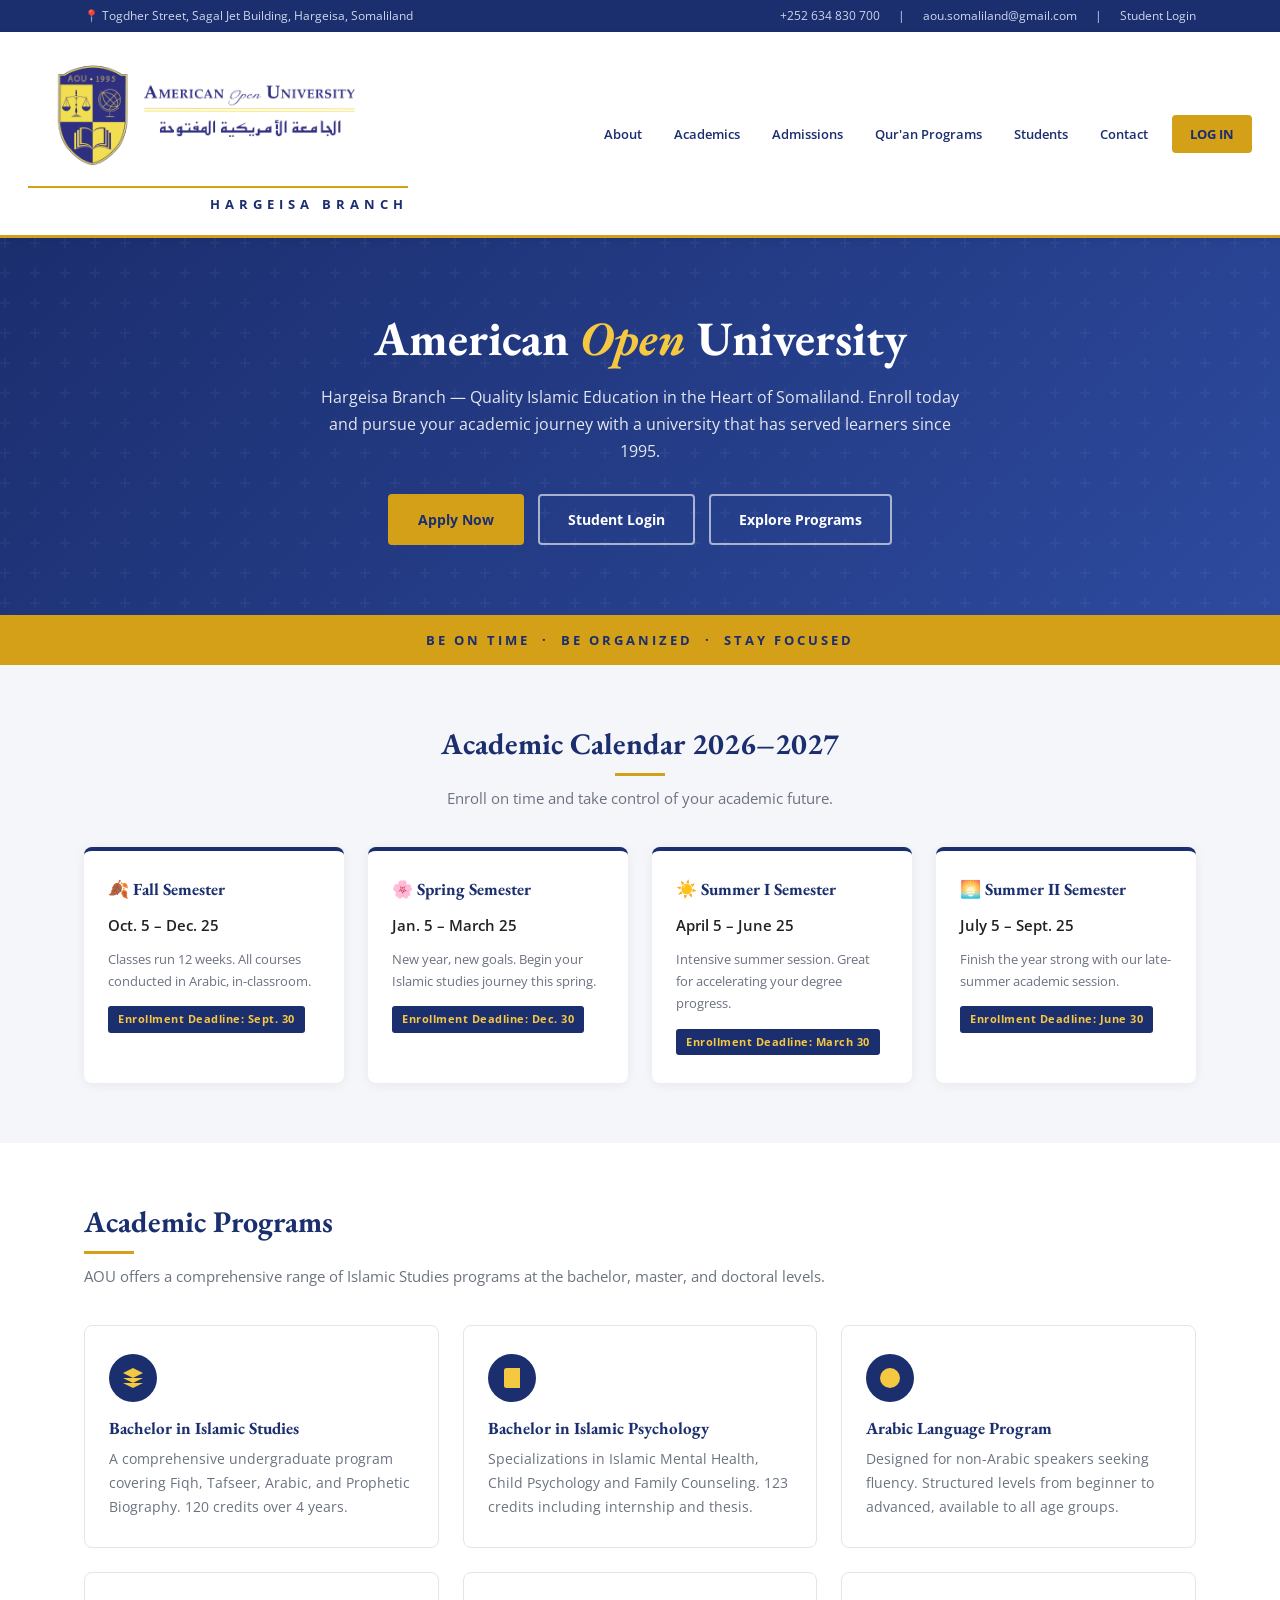
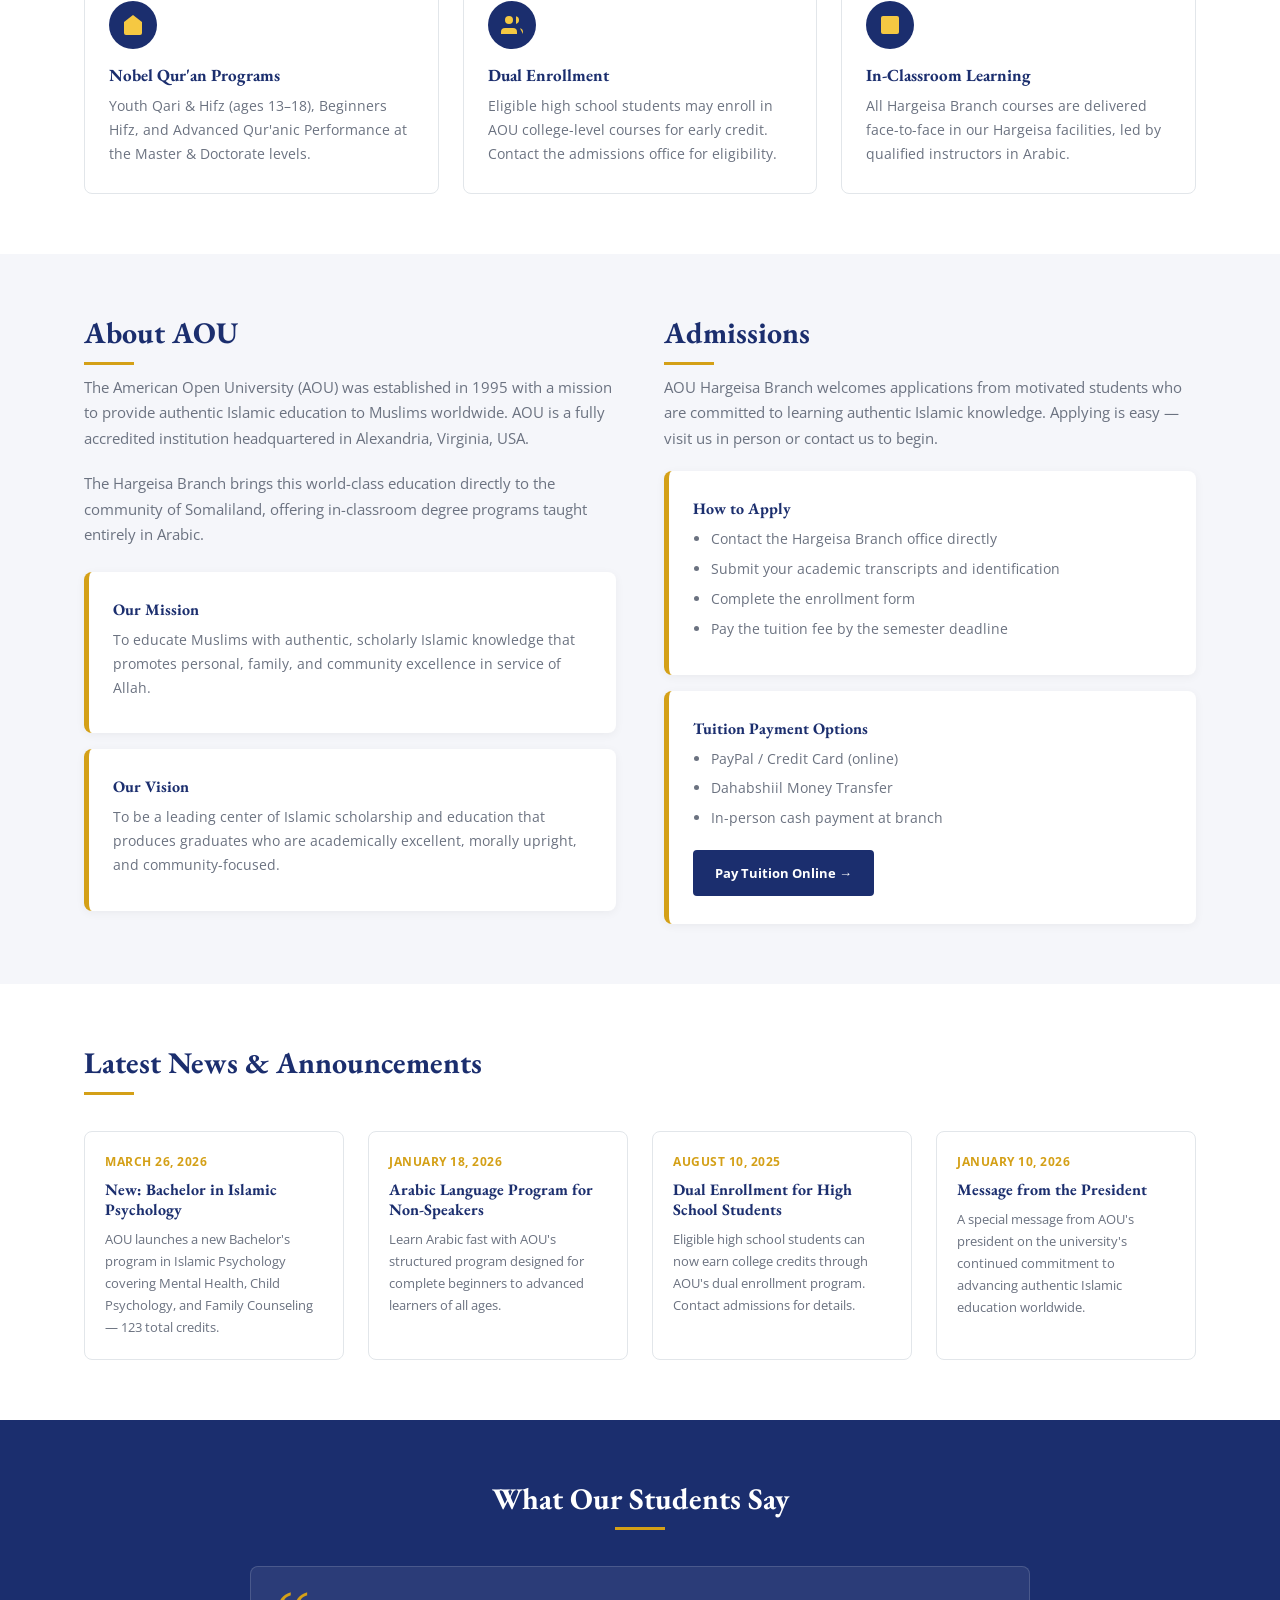
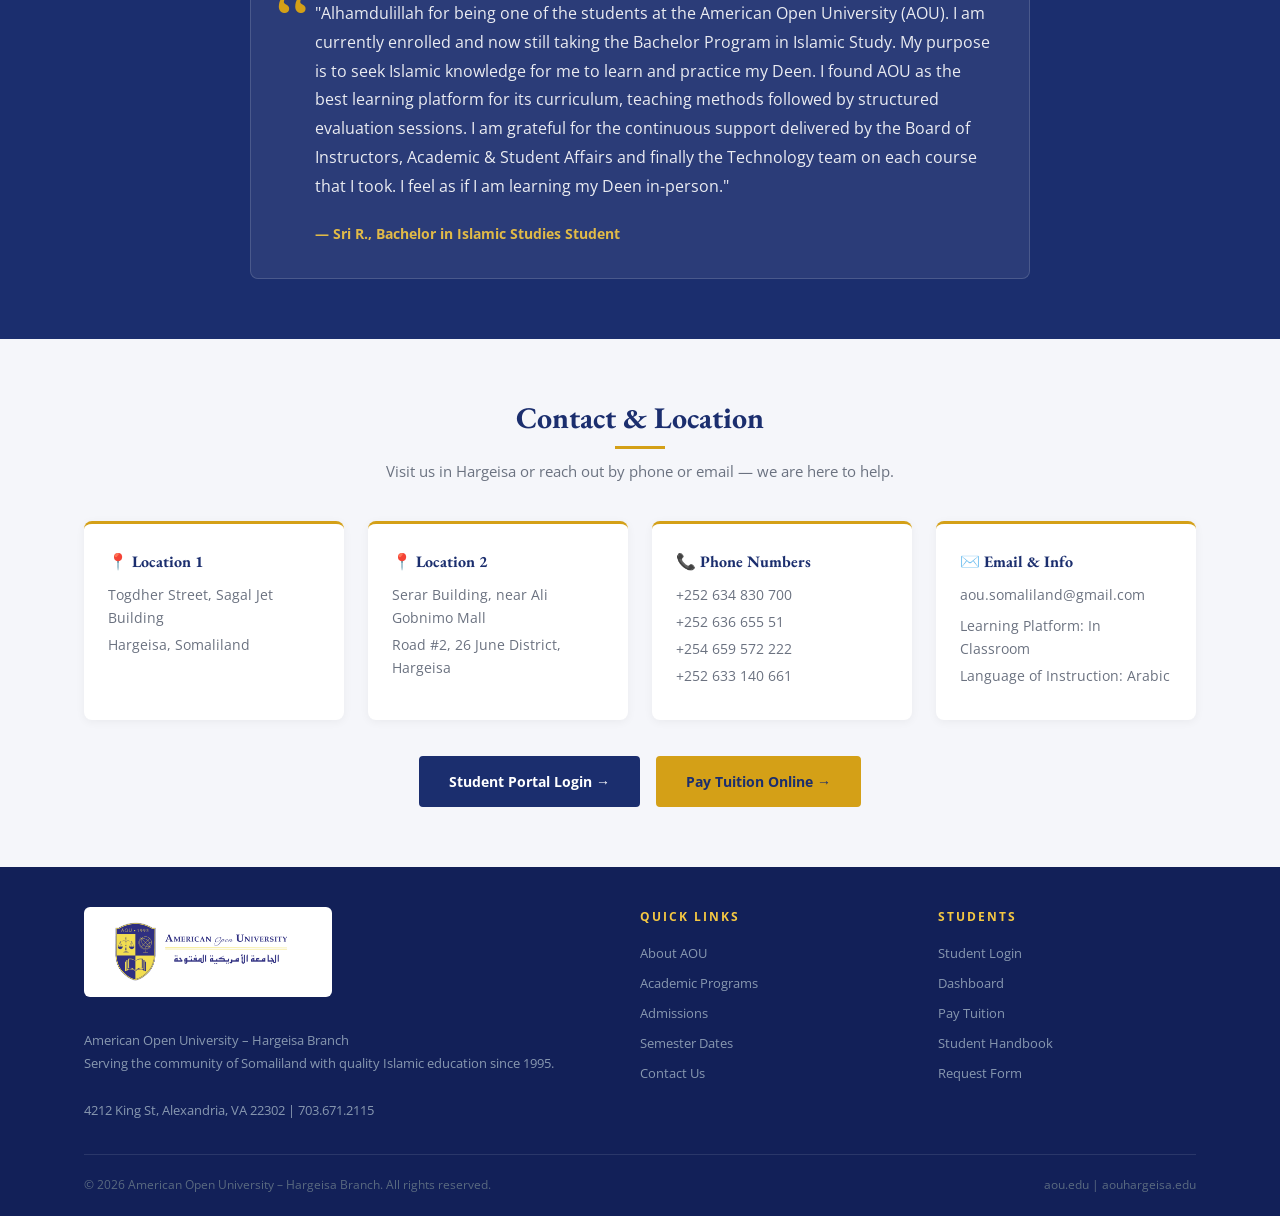
==== index.html @ 1d34a550 "Initial commit with AOU Hargeisa website" ====
<!DOCTYPE html>
<html lang="en">
<head>
  <meta charset="UTF-8">
  <meta name="viewport" content="width=device-width, initial-scale=1.0">
  <meta name="description" content="American Open University – Hargeisa Branch. Quality Islamic education in Hargeisa, Somaliland. Degree programs in Islamic Studies, Arabic, and more.">
  <title>AOU Hargeisa Branch | American Open University</title>
  <link rel="stylesheet" href="style.css">
</head>
<body>

  <!-- TOP BAR -->
  <div class="top-bar">
    <div class="container">
      <span>📍 Togdher Street, Sagal Jet Building, Hargeisa, Somaliland</span>
      <div class="top-links">
        <a href="tel:+252634830700">+252 634 830 700</a>
        <span>|</span>
        <a href="mailto:aou.somaliland@gmail.com">aou.somaliland@gmail.com</a>
        <span>|</span>
        <a href="login.html">Student Login</a>
      </div>
    </div>
  </div>

  <!-- HEADER -->
  <header>
    <div class="header-inner">
      <a href="index.html" class="site-logo">
        <img src="Screenshot%202026-06-17%20052854.png"
             alt="American Open University Logo">
        <span class="branch-label">Hargeisa Branch</span>
      </a>

      <nav>
        <div class="dropdown">
          <a href="#about">About</a>
          <div class="dropdown-menu">
            <a href="#about">AOU at a Glance</a>
            <a href="#about">Our Mission &amp; Vision</a>
            <a href="https://aou.edu/index.php/privacy-policy-2/" target="_blank">Privacy Policy</a>
          </div>
        </div>
        <a href="#programs">Academics</a>
        <a href="#admissions">Admissions</a>
        <div class="dropdown">
          <a href="#quran">Qur'an Programs</a>
          <div class="dropdown-menu">
            <a href="https://aou.edu/index.php/youth-qari-hifz-programs-ages-13-18/" target="_blank">Youth Qari &amp; Hifz (Ages 13–18)</a>
            <a href="https://aou.edu/index.php/qari-hifz-for-beginners/" target="_blank">Qari &amp; Hifz for Beginners</a>
            <a href="https://aou.edu/index.php/quranic-performance-advanced-programs-at-the-ma-phd-levels/" target="_blank">Advanced Programs (MA &amp; PhD)</a>
          </div>
        </div>
        <div class="dropdown">
          <a href="#students">Students</a>
          <div class="dropdown-menu">
            <a href="dashboard.html">Student Dashboard</a>
            <a href="https://aou.edu/index.php/aou-mobile-app/" target="_blank">AOU Mobile App</a>
            <a href="https://aou.edu/index.php/student-handbook-and-policies/" target="_blank">Student Handbook</a>
            <a href="https://aou.edu/index.php/request-form/" target="_blank">Request Form</a>
          </div>
        </div>
        <a href="#contact">Contact</a>
        <a href="login.html" class="btn-login">LOG IN</a>
      </nav>

      <button class="hamburger" id="hamburgerBtn" aria-label="Menu">
        <span></span><span></span><span></span>
      </button>
    </div>

    <!-- MOBILE NAV -->
    <div class="mobile-nav" id="mobileNav">
      <a href="#about">About</a>
      <a href="#programs">Academics</a>
      <a href="#admissions">Admissions</a>
      <a href="#quran">Qur'an Programs</a>
      <a href="dashboard.html">Student Dashboard</a>
      <a href="#contact">Contact</a>
      <a href="login.html" style="color: var(--aou-gold); font-weight: 700;">LOG IN</a>
    </div>
  </header>

  <!-- HERO BANNER -->
  <section class="hero-banner">
    <div class="container">
      <h1>American <em>Open</em> University</h1>
      <p>Hargeisa Branch — Quality Islamic Education in the Heart of Somaliland. Enroll today and pursue your academic journey with a university that has served learners since 1995.</p>
      <div class="hero-cta">
        <a href="#admissions" class="btn btn-gold">Apply Now</a>
        <a href="login.html" class="btn btn-outline-white">Student Login</a>
        <a href="#programs" class="btn btn-outline-white">Explore Programs</a>
      </div>
    </div>
  </section>

  <!-- MOTTO STRIP -->
  <div class="motto-strip">
    <div class="container">
      <p>Be on Time &nbsp;·&nbsp; Be Organized &nbsp;·&nbsp; Stay Focused</p>
    </div>
  </div>

  <!-- SEMESTERS -->
  <section class="semesters-section" id="semesters">
    <div class="container">
      <h2 class="section-title centered">Academic Calendar 2026–2027</h2>
      <p class="section-subtitle centered">Enroll on time and take control of your academic future.</p>
      <div class="semesters-grid">

        <div class="semester-card">
          <h3>🍂 Fall Semester</h3>
          <p class="dates">Oct. 5 – Dec. 25</p>
          <p style="font-size:13px;color:#6b7280;margin-bottom:8px;">Classes run 12 weeks. All courses conducted in Arabic, in-classroom.</p>
          <span class="deadline-badge">Enrollment Deadline: Sept. 30</span>
        </div>

        <div class="semester-card">
          <h3>🌸 Spring Semester</h3>
          <p class="dates">Jan. 5 – March 25</p>
          <p style="font-size:13px;color:#6b7280;margin-bottom:8px;">New year, new goals. Begin your Islamic studies journey this spring.</p>
          <span class="deadline-badge">Enrollment Deadline: Dec. 30</span>
        </div>

        <div class="semester-card">
          <h3>☀️ Summer I Semester</h3>
          <p class="dates">April 5 – June 25</p>
          <p style="font-size:13px;color:#6b7280;margin-bottom:8px;">Intensive summer session. Great for accelerating your degree progress.</p>
          <span class="deadline-badge">Enrollment Deadline: March 30</span>
        </div>

        <div class="semester-card">
          <h3>🌅 Summer II Semester</h3>
          <p class="dates">July 5 – Sept. 25</p>
          <p style="font-size:13px;color:#6b7280;margin-bottom:8px;">Finish the year strong with our late-summer academic session.</p>
          <span class="deadline-badge">Enrollment Deadline: June 30</span>
        </div>

      </div>
    </div>
  </section>

  <!-- PROGRAMS -->
  <section class="programs-section" id="programs">
    <div class="container">
      <h2 class="section-title">Academic Programs</h2>
      <p class="section-subtitle">AOU offers a comprehensive range of Islamic Studies programs at the bachelor, master, and doctoral levels.</p>
      <div class="programs-grid">

        <div class="program-card">
          <div class="icon">
            <svg viewBox="0 0 24 24"><path d="M12 2L2 7l10 5 10-5-10-5zM2 17l10 5 10-5M2 12l10 5 10-5"/></svg>
          </div>
          <h3>Bachelor in Islamic Studies</h3>
          <p>A comprehensive undergraduate program covering Fiqh, Tafseer, Arabic, and Prophetic Biography. 120 credits over 4 years.</p>
        </div>

        <div class="program-card">
          <div class="icon">
            <svg viewBox="0 0 24 24"><path d="M4 19.5A2.5 2.5 0 0 1 6.5 17H20"/><path d="M6.5 2H20v20H6.5A2.5 2.5 0 0 1 4 19.5v-15A2.5 2.5 0 0 1 6.5 2z"/></svg>
          </div>
          <h3>Bachelor in Islamic Psychology</h3>
          <p>Specializations in Islamic Mental Health, Child Psychology and Family Counseling. 123 credits including internship and thesis.</p>
        </div>

        <div class="program-card">
          <div class="icon">
            <svg viewBox="0 0 24 24"><circle cx="12" cy="12" r="10"/><path d="M12 8v4l3 3"/></svg>
          </div>
          <h3>Arabic Language Program</h3>
          <p>Designed for non-Arabic speakers seeking fluency. Structured levels from beginner to advanced, available to all age groups.</p>
        </div>

        <div class="program-card">
          <div class="icon">
            <svg viewBox="0 0 24 24"><path d="M3 9l9-7 9 7v11a2 2 0 0 1-2 2H5a2 2 0 0 1-2-2z"/><polyline points="9 22 9 12 15 12 15 22"/></svg>
          </div>
          <h3>Nobel Qur'an Programs</h3>
          <p>Youth Qari &amp; Hifz (ages 13–18), Beginners Hifz, and Advanced Qur'anic Performance at the Master &amp; Doctorate levels.</p>
        </div>

        <div class="program-card">
          <div class="icon">
            <svg viewBox="0 0 24 24"><path d="M17 21v-2a4 4 0 0 0-4-4H5a4 4 0 0 0-4 4v2"/><circle cx="9" cy="7" r="4"/><path d="M23 21v-2a4 4 0 0 0-3-3.87"/><path d="M16 3.13a4 4 0 0 1 0 7.75"/></svg>
          </div>
          <h3>Dual Enrollment</h3>
          <p>Eligible high school students may enroll in AOU college-level courses for early credit. Contact the admissions office for eligibility.</p>
        </div>

        <div class="program-card">
          <div class="icon">
            <svg viewBox="0 0 24 24"><rect x="3" y="3" width="18" height="18" rx="2" ry="2"/><line x1="3" y1="9" x2="21" y2="9"/><line x1="9" y1="21" x2="9" y2="9"/></svg>
          </div>
          <h3>In-Classroom Learning</h3>
          <p>All Hargeisa Branch courses are delivered face-to-face in our Hargeisa facilities, led by qualified instructors in Arabic.</p>
        </div>

      </div>
    </div>
  </section>

  <!-- ABOUT / ADMISSIONS -->
  <section class="about-section" id="about">
    <div class="container">
      <div class="two-col">
        <div>
          <h2 class="section-title">About AOU</h2>
          <p style="color:#6b7280;margin-bottom:20px;">The American Open University (AOU) was established in 1995 with a mission to provide authentic Islamic education to Muslims worldwide. AOU is a fully accredited institution headquartered in Alexandria, Virginia, USA.</p>
          <p style="color:#6b7280;margin-bottom:20px;">The Hargeisa Branch brings this world-class education directly to the community of Somaliland, offering in-classroom degree programs taught entirely in Arabic.</p>

          <div class="info-box" style="margin-top:24px;">
            <h4>Our Mission</h4>
            <p>To educate Muslims with authentic, scholarly Islamic knowledge that promotes personal, family, and community excellence in service of Allah.</p>
          </div>

          <div class="info-box" style="margin-top:16px;">
            <h4>Our Vision</h4>
            <p>To be a leading center of Islamic scholarship and education that produces graduates who are academically excellent, morally upright, and community-focused.</p>
          </div>
        </div>

        <div id="admissions">
          <h2 class="section-title">Admissions</h2>
          <p style="color:#6b7280;margin-bottom:20px;">AOU Hargeisa Branch welcomes applications from motivated students who are committed to learning authentic Islamic knowledge. Applying is easy — visit us in person or contact us to begin.</p>

          <div class="info-box">
            <h4>How to Apply</h4>
            <ul style="list-style:disc;padding-left:18px;">
              <li>Contact the Hargeisa Branch office directly</li>
              <li>Submit your academic transcripts and identification</li>
              <li>Complete the enrollment form</li>
              <li>Pay the tuition fee by the semester deadline</li>
            </ul>
          </div>

          <div class="info-box" style="margin-top:16px;">
            <h4>Tuition Payment Options</h4>
            <ul style="list-style:disc;padding-left:18px;">
              <li>PayPal / Credit Card (online)</li>
              <li>Dahabshiil Money Transfer</li>
              <li>In-person cash payment at branch</li>
            </ul>
            <a href="payment.html" class="btn btn-navy" style="margin-top:14px;display:inline-block;padding:10px 20px;font-size:13px;">Pay Tuition Online →</a>
          </div>
        </div>
      </div>
    </div>
  </section>

  <!-- NEWS -->
  <section class="news-section" id="news">
    <div class="container">
      <h2 class="section-title">Latest News &amp; Announcements</h2>
      <div class="news-grid">

        <div class="news-card">
          <div class="news-meta">
            <p class="news-date">March 26, 2026</p>
            <h4><a href="https://aou.edu/index.php/2026/03/26/bachelor-in-islamic-psychology/" target="_blank">New: Bachelor in Islamic Psychology</a></h4>
            <p>AOU launches a new Bachelor's program in Islamic Psychology covering Mental Health, Child Psychology, and Family Counseling — 123 total credits.</p>
          </div>
        </div>

        <div class="news-card">
          <div class="news-meta">
            <p class="news-date">January 18, 2026</p>
            <h4><a href="https://aou.edu/index.php/2026/01/18/arabic-language-program-for-non-arab-speakers/" target="_blank">Arabic Language Program for Non-Speakers</a></h4>
            <p>Learn Arabic fast with AOU's structured program designed for complete beginners to advanced learners of all ages.</p>
          </div>
        </div>

        <div class="news-card">
          <div class="news-meta">
            <p class="news-date">August 10, 2025</p>
            <h4><a href="https://aou.edu/index.php/2025/08/10/dual-enrollment-for-eligible-high-school-students/" target="_blank">Dual Enrollment for High School Students</a></h4>
            <p>Eligible high school students can now earn college credits through AOU's dual enrollment program. Contact admissions for details.</p>
          </div>
        </div>

        <div class="news-card">
          <div class="news-meta">
            <p class="news-date">January 10, 2026</p>
            <h4><a href="https://aou.edu/index.php/2026/01/10/message-from-the-president/" target="_blank">Message from the President</a></h4>
            <p>A special message from AOU's president on the university's continued commitment to advancing authentic Islamic education worldwide.</p>
          </div>
        </div>

      </div>
    </div>
  </section>

  <!-- TESTIMONIAL -->
  <section class="testimonial-section">
    <div class="container">
      <h2 class="section-title centered" style="color:white;">What Our Students Say</h2>
      <div class="testimonial-card">
        <p>"Alhamdulillah for being one of the students at the American Open University (AOU). I am currently enrolled and now still taking the Bachelor Program in Islamic Study. My purpose is to seek Islamic knowledge for me to learn and practice my Deen. I found AOU as the best learning platform for its curriculum, teaching methods followed by structured evaluation sessions. I am grateful for the continuous support delivered by the Board of Instructors, Academic &amp; Student Affairs and finally the Technology team on each course that I took. I feel as if I am learning my Deen in-person."</p>
        <p class="author">— Sri R., Bachelor in Islamic Studies Student</p>
      </div>
    </div>
  </section>

  <!-- CONTACT -->
  <section class="contact-section" id="contact">
    <div class="container">
      <h2 class="section-title centered">Contact &amp; Location</h2>
      <p class="section-subtitle centered">Visit us in Hargeisa or reach out by phone or email — we are here to help.</p>
      <div class="contact-grid">

        <div class="contact-card">
          <h4>📍 Location 1</h4>
          <p>Togdher Street, Sagal Jet Building</p>
          <p>Hargeisa, Somaliland</p>
        </div>

        <div class="contact-card">
          <h4>📍 Location 2</h4>
          <p>Serar Building, near Ali Gobnimo Mall</p>
          <p>Road #2, 26 June District, Hargeisa</p>
        </div>

        <div class="contact-card">
          <h4>📞 Phone Numbers</h4>
          <a href="tel:+252634830700">+252 634 830 700</a>
          <a href="tel:+25263665551">+252 636 655 51</a>
          <a href="tel:+254659572222">+254 659 572 222</a>
          <a href="tel:+252633140661">+252 633 140 661</a>
        </div>

        <div class="contact-card">
          <h4>✉️ Email &amp; Info</h4>
          <a href="mailto:aou.somaliland@gmail.com">aou.somaliland@gmail.com</a>
          <p style="margin-top:8px;">Learning Platform: In Classroom</p>
          <p>Language of Instruction: Arabic</p>
        </div>

      </div>

      <div style="text-align:center;margin-top:36px;">
        <a href="login.html" class="btn btn-navy">Student Portal Login →</a>
        &nbsp;&nbsp;
        <a href="payment.html" class="btn btn-gold">Pay Tuition Online →</a>
      </div>
    </div>
  </section>

  <!-- FOOTER -->
  <footer>
    <div class="container">
      <div class="footer-inner">
        <div class="footer-brand">
          <div style="background:#fff; border-radius:6px; display:inline-block; padding:8px 14px; margin-bottom:12px;">
            <img src="Screenshot%202026-06-17%20052854.png"
                 alt="AOU Logo"
                 style="width:220px; height:auto; display:block;"
                 onerror="this.parentElement.style.display='none'">
          </div>
          <p>American Open University – Hargeisa Branch<br>
          Serving the community of Somaliland with quality Islamic education since 1995.<br><br>
          4212 King St, Alexandria, VA 22302 | 703.671.2115</p>
        </div>
        <div class="footer-col">
          <h5>Quick Links</h5>
          <a href="#about">About AOU</a>
          <a href="#programs">Academic Programs</a>
          <a href="#admissions">Admissions</a>
          <a href="#semesters">Semester Dates</a>
          <a href="#contact">Contact Us</a>
        </div>
        <div class="footer-col">
          <h5>Students</h5>
          <a href="login.html">Student Login</a>
          <a href="dashboard.html">Dashboard</a>
          <a href="payment.html">Pay Tuition</a>
          <a href="https://aou.edu/index.php/student-handbook-and-policies/" target="_blank">Student Handbook</a>
          <a href="https://aou.edu/index.php/request-form/" target="_blank">Request Form</a>
        </div>
      </div>
      <div class="footer-bottom">
        <p>&copy; 2026 American Open University – Hargeisa Branch. All rights reserved.</p>
        <p><a href="https://aou.edu" target="_blank" style="color:#5a6a80;">aou.edu</a> | aouhargeisa.edu</p>
      </div>
    </div>
  </footer>

  <script src="script.js"></script>
</body>
</html>
---- style.css ----
@import url('https://fonts.googleapis.com/css2?family=Open+Sans:wght@300;400;600;700&family=EB+Garamond:ital,wght@0,400;0,700;1,400&display=swap');

/* =============================================
   AOU HARGEISA BRANCH – BRAND COLOR SYSTEM
   ============================================= */
:root {
  --aou-navy:   #1b2e6e;
  --aou-navy-dark: #122058;
  --aou-gold:   #d4a017;
  --aou-gold-light: #f5c842;
  --aou-white:  #ffffff;
  --aou-light:  #f5f6fa;
  --aou-gray:   #6b7280;
  --aou-border: #e2e6ea;
  --aou-text:   #222222;
  --nav-height: 80px;
}

/* =============================================
   RESET & BASE
   ============================================= */
*, *::before, *::after { box-sizing: border-box; margin: 0; padding: 0; }

html { scroll-behavior: smooth; }

body {
  font-family: 'Open Sans', sans-serif;
  font-size: 15px;
  color: var(--aou-text);
  background: var(--aou-white);
  line-height: 1.7;
}

h1, h2, h3, h4 {
  font-family: 'EB Garamond', serif;
  font-weight: 700;
  color: var(--aou-navy);
  line-height: 1.25;
}

a { color: var(--aou-navy); text-decoration: none; }
a:hover { color: var(--aou-gold); }

img { max-width: 100%; display: block; }

ul { list-style: none; }

/* =============================================
   TOP BAR
   ============================================= */
.top-bar {
  background: var(--aou-navy);
  color: #cfd6ec;
  font-size: 12px;
  padding: 6px 0;
}
.top-bar .container {
  display: flex;
  justify-content: space-between;
  align-items: center;
}
.top-bar a { color: #cfd6ec; font-size: 12px; }
.top-bar a:hover { color: var(--aou-gold-light); }
.top-bar .top-links { display: flex; gap: 18px; align-items: center; }

/* =============================================
   CONTAINER
   ============================================= */
.container {
  max-width: 1160px;
  margin: 0 auto;
  padding: 0 24px;
}

/* =============================================
   HEADER / NAVIGATION
   ============================================= */
header {
  background: var(--aou-white);
  border-bottom: 3px solid var(--aou-gold);
  position: sticky;
  top: 0;
  z-index: 999;
  box-shadow: 0 2px 8px rgba(0,0,0,0.08);
}

.header-inner {
  display: flex;
  align-items: center;
  justify-content: space-between;
  padding: 24px 40px;
  max-width: 1400px;
  margin: 0 auto;
}

/* Logo block — large, prominent */
.site-logo {
  display: inline-flex;
  flex-direction: column;
  align-items: flex-start;
  gap: 0;
  text-decoration: none;
}

.site-logo img {
  width: 480px;
  height: auto;
  display: block;
  object-fit: contain;
}

.site-logo .branch-label {
  font-family: 'Open Sans', sans-serif;
  font-size: 13px;
  font-weight: 700;
  letter-spacing: 5px;
  text-transform: uppercase;
  color: var(--aou-navy);
  padding-left: 2px;
  margin-top: 6px;
  width: 100%;
  text-align: right;
  border-top: 2px solid var(--aou-gold);
  padding-top: 5px;
}

.site-logo .logo-text-fallback { display: none; }

/* Nav */
nav {
  display: flex;
  align-items: center;
  gap: 4px;
}

nav a {
  font-size: 13px;
  font-weight: 600;
  padding: 8px 14px;
  color: var(--aou-navy);
  border-radius: 4px;
  transition: background 0.2s, color 0.2s;
  white-space: nowrap;
}

nav a:hover, nav a.active {
  background: var(--aou-navy);
  color: var(--aou-white);
}

nav .dropdown { position: relative; }

nav .dropdown:hover .dropdown-menu { display: block; }

.dropdown-menu {
  display: none;
  position: absolute;
  top: 100%;
  left: 0;
  background: var(--aou-white);
  border: 1px solid var(--aou-border);
  border-top: 3px solid var(--aou-gold);
  min-width: 220px;
  box-shadow: 0 6px 20px rgba(0,0,0,0.12);
  z-index: 1000;
  border-radius: 0 0 6px 6px;
}

.dropdown-menu a {
  display: block;
  padding: 10px 18px;
  font-size: 13px;
  border-radius: 0;
  color: var(--aou-navy);
}

.dropdown-menu a:hover {
  background: var(--aou-light);
  color: var(--aou-gold);
}

.btn-login {
  background: var(--aou-gold) !important;
  color: var(--aou-navy) !important;
  font-weight: 700 !important;
  padding: 8px 18px !important;
  border-radius: 4px;
  margin-left: 6px;
}

.btn-login:hover {
  background: var(--aou-gold-light) !important;
  color: var(--aou-navy-dark) !important;
}



/* =============================================
   HERO BANNER
   ============================================= */
.hero-banner {
  background: linear-gradient(135deg, var(--aou-navy) 0%, #2d4a9e 100%);
  color: var(--aou-white);
  padding: 70px 24px;
  text-align: center;
  position: relative;
  overflow: hidden;
}

.hero-banner::before {
  content: '';
  position: absolute;
  inset: 0;
  background: url("data:image/svg+xml,%3Csvg width='60' height='60' viewBox='0 0 60 60' xmlns='http://www.w3.org/2000/svg'%3E%3Cg fill='none' fill-rule='evenodd'%3E%3Cg fill='%23ffffff' fill-opacity='0.04'%3E%3Cpath d='M36 34v-4h-2v4h-4v2h4v4h2v-4h4v-2h-4zm0-30V0h-2v4h-4v2h4v4h2V6h4V4h-4zM6 34v-4H4v4H0v2h4v4h2v-4h4v-2H6zM6 4V0H4v4H0v2h4v4h2V6h4V4H6z'/%3E%3C/g%3E%3C/g%3E%3C/svg%3E");
}

.hero-banner .container { position: relative; z-index: 1; }

.hero-banner h1 {
  font-family: 'EB Garamond', serif;
  font-size: 48px;
  color: var(--aou-white);
  margin-bottom: 16px;
}

.hero-banner h1 em {
  font-style: italic;
  color: var(--aou-gold-light);
}

.hero-banner p {
  font-size: 16px;
  opacity: 0.88;
  max-width: 660px;
  margin: 0 auto 28px;
}

.hero-cta { display: flex; gap: 14px; justify-content: center; flex-wrap: wrap; }

.btn {
  display: inline-block;
  padding: 12px 28px;
  border-radius: 4px;
  font-size: 14px;
  font-weight: 700;
  font-family: 'Open Sans', sans-serif;
  cursor: pointer;
  transition: all 0.2s;
  border: 2px solid transparent;
  text-align: center;
}

.btn-gold {
  background: var(--aou-gold);
  color: var(--aou-navy);
  border-color: var(--aou-gold);
}
.btn-gold:hover { background: var(--aou-gold-light); border-color: var(--aou-gold-light); color: var(--aou-navy-dark); }

.btn-outline-white {
  background: transparent;
  color: var(--aou-white);
  border-color: rgba(255,255,255,0.6);
}
.btn-outline-white:hover { background: rgba(255,255,255,0.15); color: var(--aou-white); border-color: white; }

/* =============================================
   MOTTO STRIP
   ============================================= */
.motto-strip {
  background: var(--aou-gold);
  padding: 14px 24px;
  text-align: center;
}

.motto-strip p {
  font-family: 'Open Sans', sans-serif;
  font-size: 13px;
  font-weight: 700;
  letter-spacing: 3px;
  text-transform: uppercase;
  color: var(--aou-navy);
}

/* =============================================
   SECTIONS
   ============================================= */
section { padding: 60px 0; }

.section-title {
  font-size: 30px;
  margin-bottom: 10px;
  position: relative;
}

.section-title::after {
  content: '';
  display: block;
  width: 50px;
  height: 3px;
  background: var(--aou-gold);
  margin-top: 10px;
}

.section-title.centered { text-align: center; }
.section-title.centered::after { margin: 10px auto 0; }

.section-subtitle {
  color: var(--aou-gray);
  font-size: 15px;
  margin-bottom: 36px;
}
.section-subtitle.centered { text-align: center; }

/* =============================================
   SEMESTERS
   ============================================= */
.semesters-section { background: var(--aou-light); }

.semesters-grid {
  display: grid;
  grid-template-columns: repeat(auto-fit, minmax(250px, 1fr));
  gap: 24px;
  margin-top: 36px;
}

.semester-card {
  background: var(--aou-white);
  border-radius: 8px;
  padding: 28px 24px;
  border-top: 4px solid var(--aou-navy);
  box-shadow: 0 2px 12px rgba(0,0,0,0.06);
  transition: transform 0.2s, box-shadow 0.2s;
}

.semester-card:hover { transform: translateY(-4px); box-shadow: 0 8px 24px rgba(0,0,0,0.1); }

.semester-card h3 {
  font-size: 17px;
  margin-bottom: 12px;
  color: var(--aou-navy);
}

.semester-card .dates {
  font-size: 15px;
  font-weight: 600;
  color: var(--aou-text);
  margin-bottom: 10px;
}

.deadline-badge {
  display: inline-block;
  background: var(--aou-navy);
  color: var(--aou-gold-light);
  font-size: 11px;
  font-weight: 700;
  letter-spacing: 0.5px;
  padding: 4px 10px;
  border-radius: 3px;
  margin-top: 6px;
}

/* =============================================
   PROGRAMS GRID
   ============================================= */
.programs-section { background: var(--aou-white); }

.programs-grid {
  display: grid;
  grid-template-columns: repeat(auto-fit, minmax(280px, 1fr));
  gap: 24px;
  margin-top: 36px;
}

.program-card {
  border: 1px solid var(--aou-border);
  border-radius: 8px;
  padding: 28px 24px;
  transition: border-color 0.2s, box-shadow 0.2s;
}

.program-card:hover {
  border-color: var(--aou-gold);
  box-shadow: 0 4px 20px rgba(0,0,0,0.08);
}

.program-card .icon {
  width: 48px;
  height: 48px;
  background: var(--aou-navy);
  border-radius: 50%;
  display: flex;
  align-items: center;
  justify-content: center;
  margin-bottom: 16px;
}

.program-card .icon svg { width: 24px; height: 24px; fill: var(--aou-gold-light); }

.program-card h3 { font-size: 17px; margin-bottom: 8px; }

.program-card p { font-size: 14px; color: var(--aou-gray); }

/* =============================================
   ABOUT / INFO COLUMNS
   ============================================= */
.about-section { background: var(--aou-light); }

.two-col {
  display: grid;
  grid-template-columns: 1fr 1fr;
  gap: 48px;
  align-items: start;
}

@media(max-width: 768px) { .two-col { grid-template-columns: 1fr; } }

.info-box {
  background: var(--aou-white);
  border-radius: 8px;
  padding: 28px 24px;
  border-left: 5px solid var(--aou-gold);
  box-shadow: 0 2px 10px rgba(0,0,0,0.05);
}

.info-box h4 { font-size: 16px; margin-bottom: 8px; }
.info-box p, .info-box li { font-size: 14px; color: var(--aou-gray); margin-bottom: 6px; }

/* =============================================
   NEWS SECTION
   ============================================= */
.news-section { background: var(--aou-white); }

.news-grid {
  display: grid;
  grid-template-columns: repeat(auto-fit, minmax(260px, 1fr));
  gap: 24px;
  margin-top: 36px;
}

.news-card {
  border-radius: 8px;
  overflow: hidden;
  border: 1px solid var(--aou-border);
  transition: box-shadow 0.2s;
}

.news-card:hover { box-shadow: 0 4px 20px rgba(0,0,0,0.08); }

.news-card .news-meta {
  padding: 20px;
}

.news-card .news-date {
  font-size: 12px;
  color: var(--aou-gold);
  font-weight: 700;
  letter-spacing: 0.5px;
  text-transform: uppercase;
  margin-bottom: 8px;
}

.news-card h4 { font-size: 16px; margin-bottom: 8px; color: var(--aou-navy); }
.news-card h4 a { color: inherit; }
.news-card h4 a:hover { color: var(--aou-gold); }
.news-card p { font-size: 13px; color: var(--aou-gray); }

/* =============================================
   TESTIMONIAL
   ============================================= */
.testimonial-section {
  background: var(--aou-navy);
  color: var(--aou-white);
  padding: 60px 0;
}

.testimonial-section .section-title { color: var(--aou-white); }
.testimonial-section .section-title::after { background: var(--aou-gold); }

.testimonial-card {
  background: rgba(255,255,255,0.07);
  border: 1px solid rgba(255,255,255,0.15);
  border-radius: 8px;
  padding: 32px;
  max-width: 780px;
  margin: 36px auto 0;
  position: relative;
}

.testimonial-card::before {
  content: '\201C';
  font-size: 80px;
  line-height: 1;
  color: var(--aou-gold);
  position: absolute;
  top: 12px;
  left: 24px;
  font-family: Georgia, serif;
}

.testimonial-card p {
  font-size: 16px;
  opacity: 0.9;
  line-height: 1.8;
  padding-left: 32px;
}

.testimonial-card .author {
  margin-top: 20px;
  font-size: 14px;
  font-weight: 700;
  color: var(--aou-gold-light);
}

/* =============================================
   CONTACT SECTION
   ============================================= */
.contact-section { background: var(--aou-light); }

.contact-grid {
  display: grid;
  grid-template-columns: repeat(auto-fit, minmax(240px, 1fr));
  gap: 24px;
  margin-top: 36px;
}

.contact-card {
  background: var(--aou-white);
  border-radius: 8px;
  padding: 28px 24px;
  border-top: 3px solid var(--aou-gold);
  box-shadow: 0 2px 10px rgba(0,0,0,0.05);
}

.contact-card h4 {
  font-size: 16px;
  color: var(--aou-navy);
  margin-bottom: 12px;
  display: flex;
  align-items: center;
  gap: 8px;
}

.contact-card p, .contact-card a {
  font-size: 13.5px;
  color: var(--aou-gray);
  display: block;
  margin-bottom: 4px;
}

.contact-card a:hover { color: var(--aou-gold); }

/* =============================================
   FOOTER
   ============================================= */
footer {
  background: var(--aou-navy-dark);
  color: #a0aec0;
  padding: 40px 0 20px;
}

.footer-inner {
  display: grid;
  grid-template-columns: 2fr 1fr 1fr;
  gap: 40px;
  padding-bottom: 32px;
  border-bottom: 1px solid rgba(255,255,255,0.1);
}

@media(max-width: 768px) { .footer-inner { grid-template-columns: 1fr; } }

.footer-brand p {
  font-size: 13px;
  margin-top: 12px;
  line-height: 1.8;
  color: #8898b0;
}

.footer-col h5 {
  font-family: 'Open Sans', sans-serif;
  font-size: 12px;
  font-weight: 700;
  letter-spacing: 2px;
  text-transform: uppercase;
  color: var(--aou-gold-light);
  margin-bottom: 14px;
}

.footer-col a {
  display: block;
  font-size: 13px;
  color: #8898b0;
  margin-bottom: 8px;
}
.footer-col a:hover { color: var(--aou-white); }

.footer-bottom {
  padding-top: 20px;
  display: flex;
  justify-content: space-between;
  align-items: center;
  flex-wrap: wrap;
  gap: 8px;
}

.footer-bottom p { font-size: 12px; color: #5a6a80; }

/* =============================================
   LOGIN PAGE
   ============================================= */
.login-page-bg {
  min-height: calc(100vh - 120px);
  background: var(--aou-light);
  display: flex;
  align-items: center;
  justify-content: center;
  padding: 40px 24px;
}

.login-card {
  background: var(--aou-white);
  border-radius: 10px;
  padding: 48px 40px;
  width: 100%;
  max-width: 440px;
  box-shadow: 0 8px 40px rgba(0,0,0,0.10);
  border-top: 5px solid var(--aou-gold);
}

.login-card .login-header {
  text-align: center;
  margin-bottom: 32px;
}

.login-card .login-header img {
  height: 55px;
  margin: 0 auto 8px;
}

.login-card .login-header .branch-label {
  font-size: 11px;
  font-weight: 700;
  letter-spacing: 2px;
  text-transform: uppercase;
  color: var(--aou-navy);
}

.login-card h2 {
  font-size: 22px;
  text-align: center;
  margin-bottom: 24px;
  color: var(--aou-navy);
}

.form-group { margin-bottom: 18px; }

.form-group label {
  display: block;
  font-size: 13px;
  font-weight: 600;
  color: var(--aou-navy);
  margin-bottom: 6px;
}

.form-control {
  width: 100%;
  padding: 10px 14px;
  font-size: 14px;
  font-family: 'Open Sans', sans-serif;
  border: 1.5px solid var(--aou-border);
  border-radius: 4px;
  color: var(--aou-text);
  background: var(--aou-white);
  transition: border-color 0.2s;
  outline: none;
}

.form-control:focus { border-color: var(--aou-navy); }

.form-row {
  display: flex;
  justify-content: space-between;
  align-items: center;
  font-size: 13px;
  margin-bottom: 20px;
}

.form-row label { display: flex; align-items: center; gap: 6px; cursor: pointer; color: var(--aou-gray); }

.btn-full { width: 100%; padding: 12px; font-size: 15px; }

.btn-navy {
  background: var(--aou-navy);
  color: var(--aou-white);
  border: 2px solid var(--aou-navy);
}
.btn-navy:hover { background: var(--aou-navy-dark); border-color: var(--aou-navy-dark); color: white; }

.error-msg {
  background: #fee2e2;
  color: #b91c1c;
  border-radius: 4px;
  padding: 10px 14px;
  font-size: 13px;
  margin-top: 14px;
  display: none;
}

/* =============================================
   DASHBOARD
   ============================================= */
.dashboard-hero {
  background: linear-gradient(135deg, var(--aou-navy) 0%, #2d4a9e 100%);
  color: white;
  padding: 36px 0;
}

.dashboard-hero h1 { color: white; font-size: 26px; }
.dashboard-hero p { opacity: 0.8; font-size: 14px; }

.dashboard-body { background: var(--aou-light); padding: 40px 0; min-height: 60vh; }

.dashboard-grid {
  display: grid;
  grid-template-columns: repeat(auto-fit, minmax(300px, 1fr));
  gap: 24px;
}

.dash-card {
  background: var(--aou-white);
  border-radius: 8px;
  padding: 24px;
  box-shadow: 0 2px 12px rgba(0,0,0,0.06);
}

.dash-card .card-header {
  display: flex;
  justify-content: space-between;
  align-items: center;
  border-bottom: 1px solid var(--aou-border);
  padding-bottom: 14px;
  margin-bottom: 18px;
}

.dash-card .card-header h3 { font-size: 16px; margin: 0; }

.dash-card .badge {
  background: var(--aou-gold);
  color: var(--aou-navy);
  font-size: 11px;
  font-weight: 700;
  padding: 3px 10px;
  border-radius: 20px;
}

.stat-row {
  display: flex;
  justify-content: space-between;
  align-items: center;
  padding: 8px 0;
  border-bottom: 1px solid var(--aou-border);
  font-size: 14px;
}

.stat-row:last-child { border-bottom: none; }
.stat-row .label { color: var(--aou-gray); }
.stat-row .value { font-weight: 700; color: var(--aou-navy); }

.course-item {
  display: flex;
  align-items: center;
  gap: 12px;
  padding: 10px 0;
  border-bottom: 1px solid var(--aou-border);
  font-size: 14px;
}

.course-item:last-child { border-bottom: none; }

.course-dot {
  width: 8px;
  height: 8px;
  background: var(--aou-gold);
  border-radius: 50%;
  flex-shrink: 0;
}

.balance-amount { font-size: 36px; font-weight: 700; color: #dc2626; text-align: center; margin: 16px 0; }

/* =============================================
   PAYMENT PAGE
   ============================================= */
.payment-page-bg {
  background: var(--aou-light);
  padding: 60px 0;
}

.payment-card {
  background: var(--aou-white);
  border-radius: 10px;
  padding: 40px;
  max-width: 640px;
  margin: 0 auto;
  box-shadow: 0 4px 30px rgba(0,0,0,0.08);
}

.payment-card h2 {
  font-size: 26px;
  margin-bottom: 8px;
  text-align: center;
}

.payment-amount-block {
  text-align: center;
  padding: 24px;
  border: 2px dashed var(--aou-border);
  border-radius: 8px;
  margin: 24px 0;
}

.payment-amount-block p { font-size: 13px; color: var(--aou-gray); }
.payment-amount-block .amount { font-size: 42px; font-weight: 800; color: var(--aou-navy); }
.payment-amount-block .semester-label { font-size: 13px; color: var(--aou-gray); }

.payment-method-tabs {
  display: flex;
  border: 1.5px solid var(--aou-border);
  border-radius: 6px;
  overflow: hidden;
  margin: 24px 0;
}

.payment-tab {
  flex: 1;
  padding: 14px;
  text-align: center;
  cursor: pointer;
  font-size: 14px;
  font-weight: 600;
  background: var(--aou-white);
  color: var(--aou-gray);
  border: none;
  transition: all 0.2s;
  font-family: 'Open Sans', sans-serif;
  border-right: 1.5px solid var(--aou-border);
}

.payment-tab:last-child { border-right: none; }
.payment-tab.active { background: var(--aou-navy); color: var(--aou-white); }
.payment-tab:hover:not(.active) { background: var(--aou-light); }

.payment-panel { display: none; }
.payment-panel.active { display: block; }

.success-msg {
  background: #dcfce7;
  color: #166534;
  border-radius: 6px;
  padding: 16px;
  font-size: 14px;
  text-align: center;
  display: none;
  margin-top: 16px;
}

/* =============================================
   HAMBURGER & MOBILE NAV — hidden on desktop
   ============================================= */
.hamburger {
  display: none;    /* hidden on desktop; shown only in mobile media query below */
  flex-direction: column;
  gap: 5px;
  cursor: pointer;
  padding: 8px;
  background: none;
  border: none;
}
.hamburger span { display: block; width: 26px; height: 2px; background: var(--aou-navy); }

.mobile-nav {
  display: none;    /* hidden on desktop */
  background: var(--aou-white);
  border-top: 2px solid var(--aou-gold);
  padding: 12px 0;
}
.mobile-nav.open { display: block; }
.mobile-nav a {
  display: block;
  padding: 10px 24px;
  font-size: 14px;
  font-weight: 600;
  color: var(--aou-navy);
  border-bottom: 1px solid var(--aou-border);
}
.mobile-nav a:hover { background: var(--aou-light); }

/* =============================================
   RESPONSIVE
   ============================================= */
@media (max-width: 1300px) {
  .site-logo img { width: 380px; }
  .header-inner { padding: 20px 28px; }
}

@media (max-width: 1100px) {
  .site-logo img { width: 300px; }
  .header-inner { padding: 16px 24px; }
}

@media (max-width: 900px) {
  nav { display: none !important; }
  .hamburger { display: flex; }
  .site-logo img { width: 260px; }
  .hero-banner h1 { font-size: 30px; }
  .footer-inner { grid-template-columns: 1fr; }
}

@media (max-width: 600px) {
  .site-logo img { width: 160px; }
  .login-card { padding: 32px 20px; }
  .payment-card { padding: 24px 16px; }
}
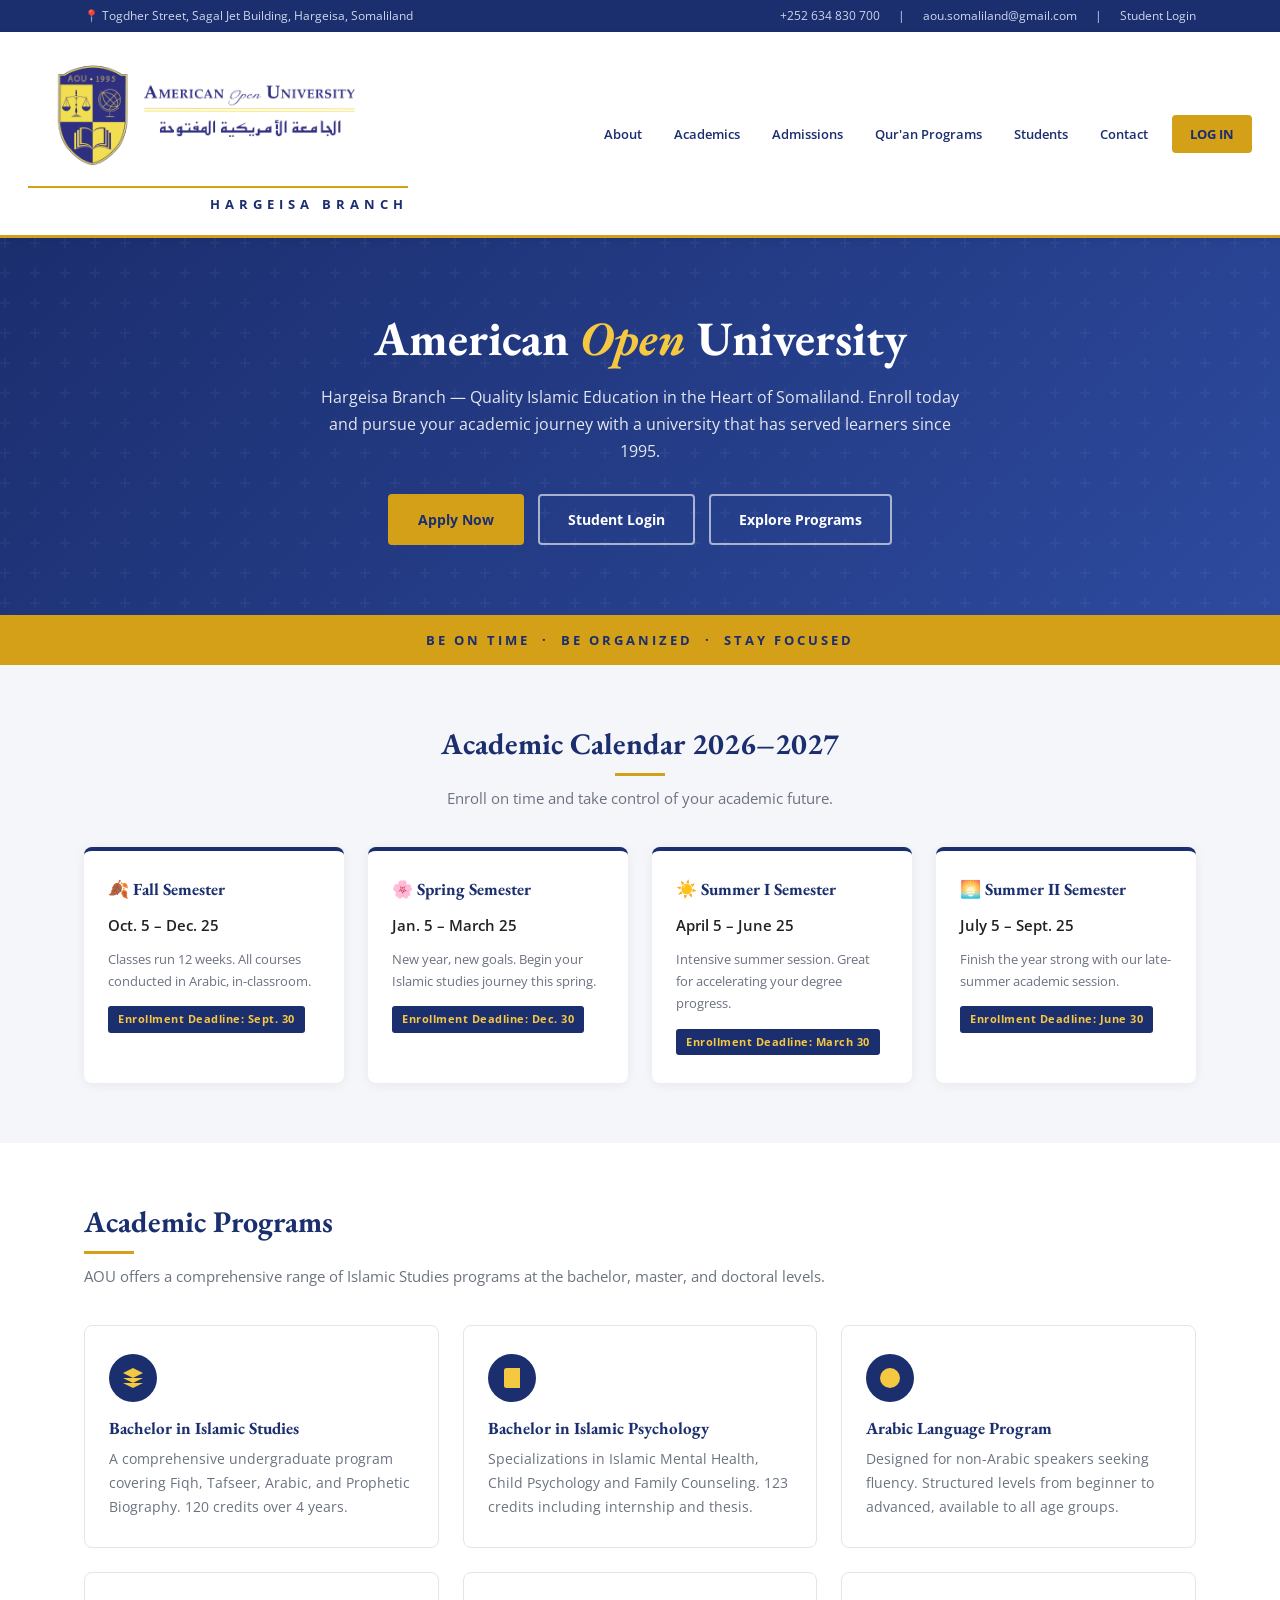
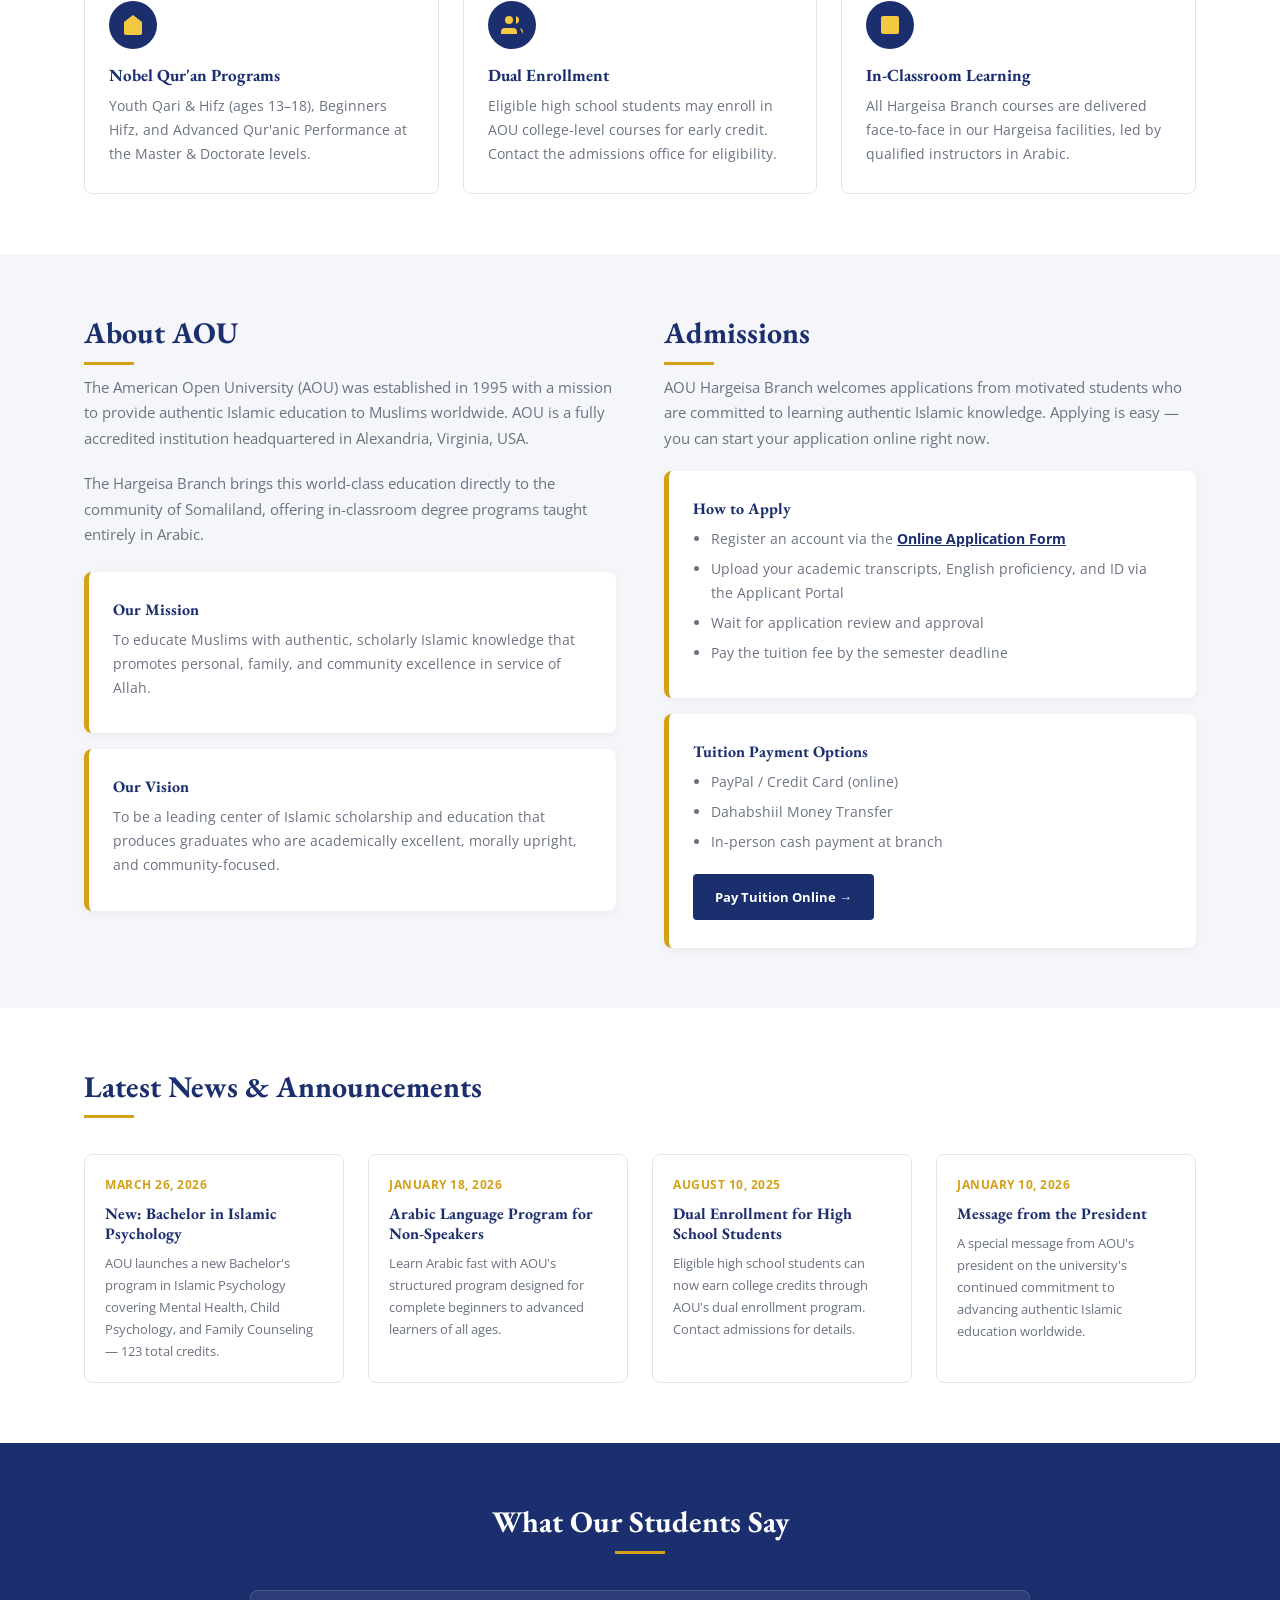
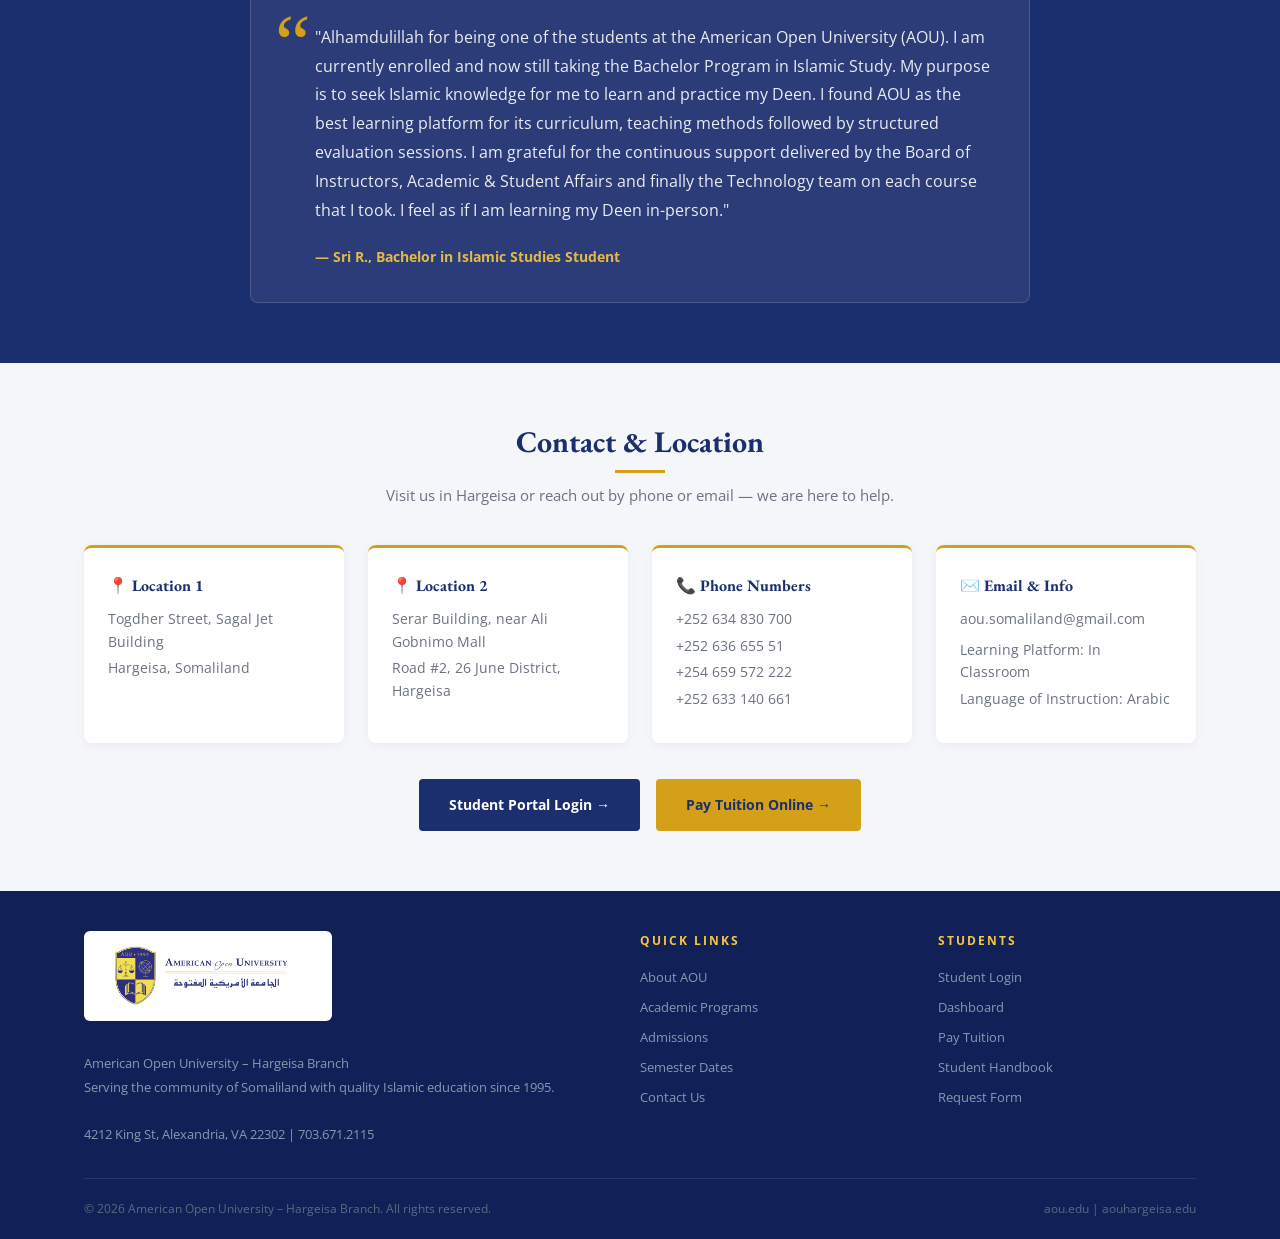
==== commit b8979855: "Update index.html Apply buttons to point to apply.html" ====
--- a/index.html
+++ b/index.html
@@ -1,388 +1,388 @@
-<!DOCTYPE html>
-<html lang="en">
-<head>
-  <meta charset="UTF-8">
-  <meta name="viewport" content="width=device-width, initial-scale=1.0">
-  <meta name="description" content="American Open University – Hargeisa Branch. Quality Islamic education in Hargeisa, Somaliland. Degree programs in Islamic Studies, Arabic, and more.">
-  <title>AOU Hargeisa Branch | American Open University</title>
-  <link rel="stylesheet" href="style.css">
-</head>
-<body>
-
-  <!-- TOP BAR -->
-  <div class="top-bar">
-    <div class="container">
-      <span>📍 Togdher Street, Sagal Jet Building, Hargeisa, Somaliland</span>
-      <div class="top-links">
-        <a href="tel:+252634830700">+252 634 830 700</a>
-        <span>|</span>
-        <a href="mailto:aou.somaliland@gmail.com">aou.somaliland@gmail.com</a>
-        <span>|</span>
-        <a href="login.html">Student Login</a>
-      </div>
-    </div>
-  </div>
-
-  <!-- HEADER -->
-  <header>
-    <div class="header-inner">
-      <a href="index.html" class="site-logo">
-        <img src="Screenshot%202026-06-17%20052854.png"
-             alt="American Open University Logo">
-        <span class="branch-label">Hargeisa Branch</span>
-      </a>
-
-      <nav>
-        <div class="dropdown">
-          <a href="#about">About</a>
-          <div class="dropdown-menu">
-            <a href="#about">AOU at a Glance</a>
-            <a href="#about">Our Mission &amp; Vision</a>
-            <a href="https://aou.edu/index.php/privacy-policy-2/" target="_blank">Privacy Policy</a>
-          </div>
-        </div>
-        <a href="#programs">Academics</a>
-        <a href="#admissions">Admissions</a>
-        <div class="dropdown">
-          <a href="#quran">Qur'an Programs</a>
-          <div class="dropdown-menu">
-            <a href="https://aou.edu/index.php/youth-qari-hifz-programs-ages-13-18/" target="_blank">Youth Qari &amp; Hifz (Ages 13–18)</a>
-            <a href="https://aou.edu/index.php/qari-hifz-for-beginners/" target="_blank">Qari &amp; Hifz for Beginners</a>
-            <a href="https://aou.edu/index.php/quranic-performance-advanced-programs-at-the-ma-phd-levels/" target="_blank">Advanced Programs (MA &amp; PhD)</a>
-          </div>
-        </div>
-        <div class="dropdown">
-          <a href="#students">Students</a>
-          <div class="dropdown-menu">
-            <a href="dashboard.html">Student Dashboard</a>
-            <a href="https://aou.edu/index.php/aou-mobile-app/" target="_blank">AOU Mobile App</a>
-            <a href="https://aou.edu/index.php/student-handbook-and-policies/" target="_blank">Student Handbook</a>
-            <a href="https://aou.edu/index.php/request-form/" target="_blank">Request Form</a>
-          </div>
-        </div>
-        <a href="#contact">Contact</a>
-        <a href="login.html" class="btn-login">LOG IN</a>
-      </nav>
-
-      <button class="hamburger" id="hamburgerBtn" aria-label="Menu">
-        <span></span><span></span><span></span>
-      </button>
-    </div>
-
-    <!-- MOBILE NAV -->
-    <div class="mobile-nav" id="mobileNav">
-      <a href="#about">About</a>
-      <a href="#programs">Academics</a>
-      <a href="#admissions">Admissions</a>
-      <a href="#quran">Qur'an Programs</a>
-      <a href="dashboard.html">Student Dashboard</a>
-      <a href="#contact">Contact</a>
-      <a href="login.html" style="color: var(--aou-gold); font-weight: 700;">LOG IN</a>
-    </div>
-  </header>
-
-  <!-- HERO BANNER -->
-  <section class="hero-banner">
-    <div class="container">
-      <h1>American <em>Open</em> University</h1>
-      <p>Hargeisa Branch — Quality Islamic Education in the Heart of Somaliland. Enroll today and pursue your academic journey with a university that has served learners since 1995.</p>
-      <div class="hero-cta">
-        <a href="#admissions" class="btn btn-gold">Apply Now</a>
-        <a href="login.html" class="btn btn-outline-white">Student Login</a>
-        <a href="#programs" class="btn btn-outline-white">Explore Programs</a>
-      </div>
-    </div>
-  </section>
-
-  <!-- MOTTO STRIP -->
-  <div class="motto-strip">
-    <div class="container">
-      <p>Be on Time &nbsp;·&nbsp; Be Organized &nbsp;·&nbsp; Stay Focused</p>
-    </div>
-  </div>
-
-  <!-- SEMESTERS -->
-  <section class="semesters-section" id="semesters">
-    <div class="container">
-      <h2 class="section-title centered">Academic Calendar 2026–2027</h2>
-      <p class="section-subtitle centered">Enroll on time and take control of your academic future.</p>
-      <div class="semesters-grid">
-
-        <div class="semester-card">
-          <h3>🍂 Fall Semester</h3>
-          <p class="dates">Oct. 5 – Dec. 25</p>
-          <p style="font-size:13px;color:#6b7280;margin-bottom:8px;">Classes run 12 weeks. All courses conducted in Arabic, in-classroom.</p>
-          <span class="deadline-badge">Enrollment Deadline: Sept. 30</span>
-        </div>
-
-        <div class="semester-card">
-          <h3>🌸 Spring Semester</h3>
-          <p class="dates">Jan. 5 – March 25</p>
-          <p style="font-size:13px;color:#6b7280;margin-bottom:8px;">New year, new goals. Begin your Islamic studies journey this spring.</p>
-          <span class="deadline-badge">Enrollment Deadline: Dec. 30</span>
-        </div>
-
-        <div class="semester-card">
-          <h3>☀️ Summer I Semester</h3>
-          <p class="dates">April 5 – June 25</p>
-          <p style="font-size:13px;color:#6b7280;margin-bottom:8px;">Intensive summer session. Great for accelerating your degree progress.</p>
-          <span class="deadline-badge">Enrollment Deadline: March 30</span>
-        </div>
-
-        <div class="semester-card">
-          <h3>🌅 Summer II Semester</h3>
-          <p class="dates">July 5 – Sept. 25</p>
-          <p style="font-size:13px;color:#6b7280;margin-bottom:8px;">Finish the year strong with our late-summer academic session.</p>
-          <span class="deadline-badge">Enrollment Deadline: June 30</span>
-        </div>
-
-      </div>
-    </div>
-  </section>
-
-  <!-- PROGRAMS -->
-  <section class="programs-section" id="programs">
-    <div class="container">
-      <h2 class="section-title">Academic Programs</h2>
-      <p class="section-subtitle">AOU offers a comprehensive range of Islamic Studies programs at the bachelor, master, and doctoral levels.</p>
-      <div class="programs-grid">
-
-        <div class="program-card">
-          <div class="icon">
-            <svg viewBox="0 0 24 24"><path d="M12 2L2 7l10 5 10-5-10-5zM2 17l10 5 10-5M2 12l10 5 10-5"/></svg>
-          </div>
-          <h3>Bachelor in Islamic Studies</h3>
-          <p>A comprehensive undergraduate program covering Fiqh, Tafseer, Arabic, and Prophetic Biography. 120 credits over 4 years.</p>
-        </div>
-
-        <div class="program-card">
-          <div class="icon">
-            <svg viewBox="0 0 24 24"><path d="M4 19.5A2.5 2.5 0 0 1 6.5 17H20"/><path d="M6.5 2H20v20H6.5A2.5 2.5 0 0 1 4 19.5v-15A2.5 2.5 0 0 1 6.5 2z"/></svg>
-          </div>
-          <h3>Bachelor in Islamic Psychology</h3>
-          <p>Specializations in Islamic Mental Health, Child Psychology and Family Counseling. 123 credits including internship and thesis.</p>
-        </div>
-
-        <div class="program-card">
-          <div class="icon">
-            <svg viewBox="0 0 24 24"><circle cx="12" cy="12" r="10"/><path d="M12 8v4l3 3"/></svg>
-          </div>
-          <h3>Arabic Language Program</h3>
-          <p>Designed for non-Arabic speakers seeking fluency. Structured levels from beginner to advanced, available to all age groups.</p>
-        </div>
-
-        <div class="program-card">
-          <div class="icon">
-            <svg viewBox="0 0 24 24"><path d="M3 9l9-7 9 7v11a2 2 0 0 1-2 2H5a2 2 0 0 1-2-2z"/><polyline points="9 22 9 12 15 12 15 22"/></svg>
-          </div>
-          <h3>Nobel Qur'an Programs</h3>
-          <p>Youth Qari &amp; Hifz (ages 13–18), Beginners Hifz, and Advanced Qur'anic Performance at the Master &amp; Doctorate levels.</p>
-        </div>
-
-        <div class="program-card">
-          <div class="icon">
-            <svg viewBox="0 0 24 24"><path d="M17 21v-2a4 4 0 0 0-4-4H5a4 4 0 0 0-4 4v2"/><circle cx="9" cy="7" r="4"/><path d="M23 21v-2a4 4 0 0 0-3-3.87"/><path d="M16 3.13a4 4 0 0 1 0 7.75"/></svg>
-          </div>
-          <h3>Dual Enrollment</h3>
-          <p>Eligible high school students may enroll in AOU college-level courses for early credit. Contact the admissions office for eligibility.</p>
-        </div>
-
-        <div class="program-card">
-          <div class="icon">
-            <svg viewBox="0 0 24 24"><rect x="3" y="3" width="18" height="18" rx="2" ry="2"/><line x1="3" y1="9" x2="21" y2="9"/><line x1="9" y1="21" x2="9" y2="9"/></svg>
-          </div>
-          <h3>In-Classroom Learning</h3>
-          <p>All Hargeisa Branch courses are delivered face-to-face in our Hargeisa facilities, led by qualified instructors in Arabic.</p>
-        </div>
-
-      </div>
-    </div>
-  </section>
-
-  <!-- ABOUT / ADMISSIONS -->
-  <section class="about-section" id="about">
-    <div class="container">
-      <div class="two-col">
-        <div>
-          <h2 class="section-title">About AOU</h2>
-          <p style="color:#6b7280;margin-bottom:20px;">The American Open University (AOU) was established in 1995 with a mission to provide authentic Islamic education to Muslims worldwide. AOU is a fully accredited institution headquartered in Alexandria, Virginia, USA.</p>
-          <p style="color:#6b7280;margin-bottom:20px;">The Hargeisa Branch brings this world-class education directly to the community of Somaliland, offering in-classroom degree programs taught entirely in Arabic.</p>
-
-          <div class="info-box" style="margin-top:24px;">
-            <h4>Our Mission</h4>
-            <p>To educate Muslims with authentic, scholarly Islamic knowledge that promotes personal, family, and community excellence in service of Allah.</p>
-          </div>
-
-          <div class="info-box" style="margin-top:16px;">
-            <h4>Our Vision</h4>
-            <p>To be a leading center of Islamic scholarship and education that produces graduates who are academically excellent, morally upright, and community-focused.</p>
-          </div>
-        </div>
-
-        <div id="admissions">
-          <h2 class="section-title">Admissions</h2>
-          <p style="color:#6b7280;margin-bottom:20px;">AOU Hargeisa Branch welcomes applications from motivated students who are committed to learning authentic Islamic knowledge. Applying is easy — visit us in person or contact us to begin.</p>
-
-          <div class="info-box">
-            <h4>How to Apply</h4>
-            <ul style="list-style:disc;padding-left:18px;">
-              <li>Contact the Hargeisa Branch office directly</li>
-              <li>Submit your academic transcripts and identification</li>
-              <li>Complete the enrollment form</li>
-              <li>Pay the tuition fee by the semester deadline</li>
-            </ul>
-          </div>
-
-          <div class="info-box" style="margin-top:16px;">
-            <h4>Tuition Payment Options</h4>
-            <ul style="list-style:disc;padding-left:18px;">
-              <li>PayPal / Credit Card (online)</li>
-              <li>Dahabshiil Money Transfer</li>
-              <li>In-person cash payment at branch</li>
-            </ul>
-            <a href="payment.html" class="btn btn-navy" style="margin-top:14px;display:inline-block;padding:10px 20px;font-size:13px;">Pay Tuition Online →</a>
-          </div>
-        </div>
-      </div>
-    </div>
-  </section>
-
-  <!-- NEWS -->
-  <section class="news-section" id="news">
-    <div class="container">
-      <h2 class="section-title">Latest News &amp; Announcements</h2>
-      <div class="news-grid">
-
-        <div class="news-card">
-          <div class="news-meta">
-            <p class="news-date">March 26, 2026</p>
-            <h4><a href="https://aou.edu/index.php/2026/03/26/bachelor-in-islamic-psychology/" target="_blank">New: Bachelor in Islamic Psychology</a></h4>
-            <p>AOU launches a new Bachelor's program in Islamic Psychology covering Mental Health, Child Psychology, and Family Counseling — 123 total credits.</p>
-          </div>
-        </div>
-
-        <div class="news-card">
-          <div class="news-meta">
-            <p class="news-date">January 18, 2026</p>
-            <h4><a href="https://aou.edu/index.php/2026/01/18/arabic-language-program-for-non-arab-speakers/" target="_blank">Arabic Language Program for Non-Speakers</a></h4>
-            <p>Learn Arabic fast with AOU's structured program designed for complete beginners to advanced learners of all ages.</p>
-          </div>
-        </div>
-
-        <div class="news-card">
-          <div class="news-meta">
-            <p class="news-date">August 10, 2025</p>
-            <h4><a href="https://aou.edu/index.php/2025/08/10/dual-enrollment-for-eligible-high-school-students/" target="_blank">Dual Enrollment for High School Students</a></h4>
-            <p>Eligible high school students can now earn college credits through AOU's dual enrollment program. Contact admissions for details.</p>
-          </div>
-        </div>
-
-        <div class="news-card">
-          <div class="news-meta">
-            <p class="news-date">January 10, 2026</p>
-            <h4><a href="https://aou.edu/index.php/2026/01/10/message-from-the-president/" target="_blank">Message from the President</a></h4>
-            <p>A special message from AOU's president on the university's continued commitment to advancing authentic Islamic education worldwide.</p>
-          </div>
-        </div>
-
-      </div>
-    </div>
-  </section>
-
-  <!-- TESTIMONIAL -->
-  <section class="testimonial-section">
-    <div class="container">
-      <h2 class="section-title centered" style="color:white;">What Our Students Say</h2>
-      <div class="testimonial-card">
-        <p>"Alhamdulillah for being one of the students at the American Open University (AOU). I am currently enrolled and now still taking the Bachelor Program in Islamic Study. My purpose is to seek Islamic knowledge for me to learn and practice my Deen. I found AOU as the best learning platform for its curriculum, teaching methods followed by structured evaluation sessions. I am grateful for the continuous support delivered by the Board of Instructors, Academic &amp; Student Affairs and finally the Technology team on each course that I took. I feel as if I am learning my Deen in-person."</p>
-        <p class="author">— Sri R., Bachelor in Islamic Studies Student</p>
-      </div>
-    </div>
-  </section>
-
-  <!-- CONTACT -->
-  <section class="contact-section" id="contact">
-    <div class="container">
-      <h2 class="section-title centered">Contact &amp; Location</h2>
-      <p class="section-subtitle centered">Visit us in Hargeisa or reach out by phone or email — we are here to help.</p>
-      <div class="contact-grid">
-
-        <div class="contact-card">
-          <h4>📍 Location 1</h4>
-          <p>Togdher Street, Sagal Jet Building</p>
-          <p>Hargeisa, Somaliland</p>
-        </div>
-
-        <div class="contact-card">
-          <h4>📍 Location 2</h4>
-          <p>Serar Building, near Ali Gobnimo Mall</p>
-          <p>Road #2, 26 June District, Hargeisa</p>
-        </div>
-
-        <div class="contact-card">
-          <h4>📞 Phone Numbers</h4>
-          <a href="tel:+252634830700">+252 634 830 700</a>
-          <a href="tel:+25263665551">+252 636 655 51</a>
-          <a href="tel:+254659572222">+254 659 572 222</a>
-          <a href="tel:+252633140661">+252 633 140 661</a>
-        </div>
-
-        <div class="contact-card">
-          <h4>✉️ Email &amp; Info</h4>
-          <a href="mailto:aou.somaliland@gmail.com">aou.somaliland@gmail.com</a>
-          <p style="margin-top:8px;">Learning Platform: In Classroom</p>
-          <p>Language of Instruction: Arabic</p>
-        </div>
-
-      </div>
-
-      <div style="text-align:center;margin-top:36px;">
-        <a href="login.html" class="btn btn-navy">Student Portal Login →</a>
-        &nbsp;&nbsp;
-        <a href="payment.html" class="btn btn-gold">Pay Tuition Online →</a>
-      </div>
-    </div>
-  </section>
-
-  <!-- FOOTER -->
-  <footer>
-    <div class="container">
-      <div class="footer-inner">
-        <div class="footer-brand">
-          <div style="background:#fff; border-radius:6px; display:inline-block; padding:8px 14px; margin-bottom:12px;">
-            <img src="Screenshot%202026-06-17%20052854.png"
-                 alt="AOU Logo"
-                 style="width:220px; height:auto; display:block;"
-                 onerror="this.parentElement.style.display='none'">
-          </div>
-          <p>American Open University – Hargeisa Branch<br>
-          Serving the community of Somaliland with quality Islamic education since 1995.<br><br>
-          4212 King St, Alexandria, VA 22302 | 703.671.2115</p>
-        </div>
-        <div class="footer-col">
-          <h5>Quick Links</h5>
-          <a href="#about">About AOU</a>
-          <a href="#programs">Academic Programs</a>
-          <a href="#admissions">Admissions</a>
-          <a href="#semesters">Semester Dates</a>
-          <a href="#contact">Contact Us</a>
-        </div>
-        <div class="footer-col">
-          <h5>Students</h5>
-          <a href="login.html">Student Login</a>
-          <a href="dashboard.html">Dashboard</a>
-          <a href="payment.html">Pay Tuition</a>
-          <a href="https://aou.edu/index.php/student-handbook-and-policies/" target="_blank">Student Handbook</a>
-          <a href="https://aou.edu/index.php/request-form/" target="_blank">Request Form</a>
-        </div>
-      </div>
-      <div class="footer-bottom">
-        <p>&copy; 2026 American Open University – Hargeisa Branch. All rights reserved.</p>
-        <p><a href="https://aou.edu" target="_blank" style="color:#5a6a80;">aou.edu</a> | aouhargeisa.edu</p>
-      </div>
-    </div>
-  </footer>
-
-  <script src="script.js"></script>
-</body>
-</html>
+<!DOCTYPE html>
+<html lang="en">
+<head>
+  <meta charset="UTF-8">
+  <meta name="viewport" content="width=device-width, initial-scale=1.0">
+  <meta name="description" content="American Open University – Hargeisa Branch. Quality Islamic education in Hargeisa, Somaliland. Degree programs in Islamic Studies, Arabic, and more.">
+  <title>AOU Hargeisa Branch | American Open University</title>
+  <link rel="stylesheet" href="style.css">
+</head>
+<body>
+
+  <!-- TOP BAR -->
+  <div class="top-bar">
+    <div class="container">
+      <span>📍 Togdher Street, Sagal Jet Building, Hargeisa, Somaliland</span>
+      <div class="top-links">
+        <a href="tel:+252634830700">+252 634 830 700</a>
+        <span>|</span>
+        <a href="mailto:aou.somaliland@gmail.com">aou.somaliland@gmail.com</a>
+        <span>|</span>
+        <a href="login.html">Student Login</a>
+      </div>
+    </div>
+  </div>
+
+  <!-- HEADER -->
+  <header>
+    <div class="header-inner">
+      <a href="index.html" class="site-logo">
+        <img src="Screenshot%202026-06-17%20052854.png"
+             alt="American Open University Logo">
+        <span class="branch-label">Hargeisa Branch</span>
+      </a>
+
+      <nav>
+        <div class="dropdown">
+          <a href="#about">About</a>
+          <div class="dropdown-menu">
+            <a href="#about">AOU at a Glance</a>
+            <a href="#about">Our Mission &amp; Vision</a>
+            <a href="https://aou.edu/index.php/privacy-policy-2/" target="_blank">Privacy Policy</a>
+          </div>
+        </div>
+        <a href="#programs">Academics</a>
+        <a href="#admissions">Admissions</a>
+        <div class="dropdown">
+          <a href="#quran">Qur'an Programs</a>
+          <div class="dropdown-menu">
+            <a href="https://aou.edu/index.php/youth-qari-hifz-programs-ages-13-18/" target="_blank">Youth Qari &amp; Hifz (Ages 13–18)</a>
+            <a href="https://aou.edu/index.php/qari-hifz-for-beginners/" target="_blank">Qari &amp; Hifz for Beginners</a>
+            <a href="https://aou.edu/index.php/quranic-performance-advanced-programs-at-the-ma-phd-levels/" target="_blank">Advanced Programs (MA &amp; PhD)</a>
+          </div>
+        </div>
+        <div class="dropdown">
+          <a href="#students">Students</a>
+          <div class="dropdown-menu">
+            <a href="dashboard.html">Student Dashboard</a>
+            <a href="https://aou.edu/index.php/aou-mobile-app/" target="_blank">AOU Mobile App</a>
+            <a href="https://aou.edu/index.php/student-handbook-and-policies/" target="_blank">Student Handbook</a>
+            <a href="https://aou.edu/index.php/request-form/" target="_blank">Request Form</a>
+          </div>
+        </div>
+        <a href="#contact">Contact</a>
+        <a href="login.html" class="btn-login">LOG IN</a>
+      </nav>
+
+      <button class="hamburger" id="hamburgerBtn" aria-label="Menu">
+        <span></span><span></span><span></span>
+      </button>
+    </div>
+
+    <!-- MOBILE NAV -->
+    <div class="mobile-nav" id="mobileNav">
+      <a href="#about">About</a>
+      <a href="#programs">Academics</a>
+      <a href="#admissions">Admissions</a>
+      <a href="#quran">Qur'an Programs</a>
+      <a href="dashboard.html">Student Dashboard</a>
+      <a href="#contact">Contact</a>
+      <a href="login.html" style="color: var(--aou-gold); font-weight: 700;">LOG IN</a>
+    </div>
+  </header>
+
+  <!-- HERO BANNER -->
+  <section class="hero-banner">
+    <div class="container">
+      <h1>American <em>Open</em> University</h1>
+      <p>Hargeisa Branch — Quality Islamic Education in the Heart of Somaliland. Enroll today and pursue your academic journey with a university that has served learners since 1995.</p>
+      <div class="hero-cta">
+        <a href="apply.html" class="btn btn-gold">Apply Now</a>
+        <a href="login.html" class="btn btn-outline-white">Student Login</a>
+        <a href="#programs" class="btn btn-outline-white">Explore Programs</a>
+      </div>
+    </div>
+  </section>
+
+  <!-- MOTTO STRIP -->
+  <div class="motto-strip">
+    <div class="container">
+      <p>Be on Time &nbsp;·&nbsp; Be Organized &nbsp;·&nbsp; Stay Focused</p>
+    </div>
+  </div>
+
+  <!-- SEMESTERS -->
+  <section class="semesters-section" id="semesters">
+    <div class="container">
+      <h2 class="section-title centered">Academic Calendar 2026–2027</h2>
+      <p class="section-subtitle centered">Enroll on time and take control of your academic future.</p>
+      <div class="semesters-grid">
+
+        <div class="semester-card">
+          <h3>🍂 Fall Semester</h3>
+          <p class="dates">Oct. 5 – Dec. 25</p>
+          <p style="font-size:13px;color:#6b7280;margin-bottom:8px;">Classes run 12 weeks. All courses conducted in Arabic, in-classroom.</p>
+          <span class="deadline-badge">Enrollment Deadline: Sept. 30</span>
+        </div>
+
+        <div class="semester-card">
+          <h3>🌸 Spring Semester</h3>
+          <p class="dates">Jan. 5 – March 25</p>
+          <p style="font-size:13px;color:#6b7280;margin-bottom:8px;">New year, new goals. Begin your Islamic studies journey this spring.</p>
+          <span class="deadline-badge">Enrollment Deadline: Dec. 30</span>
+        </div>
+
+        <div class="semester-card">
+          <h3>☀️ Summer I Semester</h3>
+          <p class="dates">April 5 – June 25</p>
+          <p style="font-size:13px;color:#6b7280;margin-bottom:8px;">Intensive summer session. Great for accelerating your degree progress.</p>
+          <span class="deadline-badge">Enrollment Deadline: March 30</span>
+        </div>
+
+        <div class="semester-card">
+          <h3>🌅 Summer II Semester</h3>
+          <p class="dates">July 5 – Sept. 25</p>
+          <p style="font-size:13px;color:#6b7280;margin-bottom:8px;">Finish the year strong with our late-summer academic session.</p>
+          <span class="deadline-badge">Enrollment Deadline: June 30</span>
+        </div>
+
+      </div>
+    </div>
+  </section>
+
+  <!-- PROGRAMS -->
+  <section class="programs-section" id="programs">
+    <div class="container">
+      <h2 class="section-title">Academic Programs</h2>
+      <p class="section-subtitle">AOU offers a comprehensive range of Islamic Studies programs at the bachelor, master, and doctoral levels.</p>
+      <div class="programs-grid">
+
+        <div class="program-card">
+          <div class="icon">
+            <svg viewBox="0 0 24 24"><path d="M12 2L2 7l10 5 10-5-10-5zM2 17l10 5 10-5M2 12l10 5 10-5"/></svg>
+          </div>
+          <h3>Bachelor in Islamic Studies</h3>
+          <p>A comprehensive undergraduate program covering Fiqh, Tafseer, Arabic, and Prophetic Biography. 120 credits over 4 years.</p>
+        </div>
+
+        <div class="program-card">
+          <div class="icon">
+            <svg viewBox="0 0 24 24"><path d="M4 19.5A2.5 2.5 0 0 1 6.5 17H20"/><path d="M6.5 2H20v20H6.5A2.5 2.5 0 0 1 4 19.5v-15A2.5 2.5 0 0 1 6.5 2z"/></svg>
+          </div>
+          <h3>Bachelor in Islamic Psychology</h3>
+          <p>Specializations in Islamic Mental Health, Child Psychology and Family Counseling. 123 credits including internship and thesis.</p>
+        </div>
+
+        <div class="program-card">
+          <div class="icon">
+            <svg viewBox="0 0 24 24"><circle cx="12" cy="12" r="10"/><path d="M12 8v4l3 3"/></svg>
+          </div>
+          <h3>Arabic Language Program</h3>
+          <p>Designed for non-Arabic speakers seeking fluency. Structured levels from beginner to advanced, available to all age groups.</p>
+        </div>
+
+        <div class="program-card">
+          <div class="icon">
+            <svg viewBox="0 0 24 24"><path d="M3 9l9-7 9 7v11a2 2 0 0 1-2 2H5a2 2 0 0 1-2-2z"/><polyline points="9 22 9 12 15 12 15 22"/></svg>
+          </div>
+          <h3>Nobel Qur'an Programs</h3>
+          <p>Youth Qari &amp; Hifz (ages 13–18), Beginners Hifz, and Advanced Qur'anic Performance at the Master &amp; Doctorate levels.</p>
+        </div>
+
+        <div class="program-card">
+          <div class="icon">
+            <svg viewBox="0 0 24 24"><path d="M17 21v-2a4 4 0 0 0-4-4H5a4 4 0 0 0-4 4v2"/><circle cx="9" cy="7" r="4"/><path d="M23 21v-2a4 4 0 0 0-3-3.87"/><path d="M16 3.13a4 4 0 0 1 0 7.75"/></svg>
+          </div>
+          <h3>Dual Enrollment</h3>
+          <p>Eligible high school students may enroll in AOU college-level courses for early credit. Contact the admissions office for eligibility.</p>
+        </div>
+
+        <div class="program-card">
+          <div class="icon">
+            <svg viewBox="0 0 24 24"><rect x="3" y="3" width="18" height="18" rx="2" ry="2"/><line x1="3" y1="9" x2="21" y2="9"/><line x1="9" y1="21" x2="9" y2="9"/></svg>
+          </div>
+          <h3>In-Classroom Learning</h3>
+          <p>All Hargeisa Branch courses are delivered face-to-face in our Hargeisa facilities, led by qualified instructors in Arabic.</p>
+        </div>
+
+      </div>
+    </div>
+  </section>
+
+  <!-- ABOUT / ADMISSIONS -->
+  <section class="about-section" id="about">
+    <div class="container">
+      <div class="two-col">
+        <div>
+          <h2 class="section-title">About AOU</h2>
+          <p style="color:#6b7280;margin-bottom:20px;">The American Open University (AOU) was established in 1995 with a mission to provide authentic Islamic education to Muslims worldwide. AOU is a fully accredited institution headquartered in Alexandria, Virginia, USA.</p>
+          <p style="color:#6b7280;margin-bottom:20px;">The Hargeisa Branch brings this world-class education directly to the community of Somaliland, offering in-classroom degree programs taught entirely in Arabic.</p>
+
+          <div class="info-box" style="margin-top:24px;">
+            <h4>Our Mission</h4>
+            <p>To educate Muslims with authentic, scholarly Islamic knowledge that promotes personal, family, and community excellence in service of Allah.</p>
+          </div>
+
+          <div class="info-box" style="margin-top:16px;">
+            <h4>Our Vision</h4>
+            <p>To be a leading center of Islamic scholarship and education that produces graduates who are academically excellent, morally upright, and community-focused.</p>
+          </div>
+        </div>
+
+        <div id="admissions">
+          <h2 class="section-title">Admissions</h2>
+          <p style="color:#6b7280;margin-bottom:20px;">AOU Hargeisa Branch welcomes applications from motivated students who are committed to learning authentic Islamic knowledge. Applying is easy — you can start your application online right now.</p>
+
+          <div class="info-box">
+            <h4>How to Apply</h4>
+            <ul style="list-style:disc;padding-left:18px;">
+              <li>Register an account via the <a href="apply.html" style="font-weight:700;text-decoration:underline;color:var(--aou-navy);">Online Application Form</a></li>
+              <li>Upload your academic transcripts, English proficiency, and ID via the Applicant Portal</li>
+              <li>Wait for application review and approval</li>
+              <li>Pay the tuition fee by the semester deadline</li>
+            </ul>
+          </div>
+
+          <div class="info-box" style="margin-top:16px;">
+            <h4>Tuition Payment Options</h4>
+            <ul style="list-style:disc;padding-left:18px;">
+              <li>PayPal / Credit Card (online)</li>
+              <li>Dahabshiil Money Transfer</li>
+              <li>In-person cash payment at branch</li>
+            </ul>
+            <a href="payment.html" class="btn btn-navy" style="margin-top:14px;display:inline-block;padding:10px 20px;font-size:13px;">Pay Tuition Online →</a>
+          </div>
+        </div>
+      </div>
+    </div>
+  </section>
+
+  <!-- NEWS -->
+  <section class="news-section" id="news">
+    <div class="container">
+      <h2 class="section-title">Latest News &amp; Announcements</h2>
+      <div class="news-grid">
+
+        <div class="news-card">
+          <div class="news-meta">
+            <p class="news-date">March 26, 2026</p>
+            <h4><a href="https://aou.edu/index.php/2026/03/26/bachelor-in-islamic-psychology/" target="_blank">New: Bachelor in Islamic Psychology</a></h4>
+            <p>AOU launches a new Bachelor's program in Islamic Psychology covering Mental Health, Child Psychology, and Family Counseling — 123 total credits.</p>
+          </div>
+        </div>
+
+        <div class="news-card">
+          <div class="news-meta">
+            <p class="news-date">January 18, 2026</p>
+            <h4><a href="https://aou.edu/index.php/2026/01/18/arabic-language-program-for-non-arab-speakers/" target="_blank">Arabic Language Program for Non-Speakers</a></h4>
+            <p>Learn Arabic fast with AOU's structured program designed for complete beginners to advanced learners of all ages.</p>
+          </div>
+        </div>
+
+        <div class="news-card">
+          <div class="news-meta">
+            <p class="news-date">August 10, 2025</p>
+            <h4><a href="https://aou.edu/index.php/2025/08/10/dual-enrollment-for-eligible-high-school-students/" target="_blank">Dual Enrollment for High School Students</a></h4>
+            <p>Eligible high school students can now earn college credits through AOU's dual enrollment program. Contact admissions for details.</p>
+          </div>
+        </div>
+
+        <div class="news-card">
+          <div class="news-meta">
+            <p class="news-date">January 10, 2026</p>
+            <h4><a href="https://aou.edu/index.php/2026/01/10/message-from-the-president/" target="_blank">Message from the President</a></h4>
+            <p>A special message from AOU's president on the university's continued commitment to advancing authentic Islamic education worldwide.</p>
+          </div>
+        </div>
+
+      </div>
+    </div>
+  </section>
+
+  <!-- TESTIMONIAL -->
+  <section class="testimonial-section">
+    <div class="container">
+      <h2 class="section-title centered" style="color:white;">What Our Students Say</h2>
+      <div class="testimonial-card">
+        <p>"Alhamdulillah for being one of the students at the American Open University (AOU). I am currently enrolled and now still taking the Bachelor Program in Islamic Study. My purpose is to seek Islamic knowledge for me to learn and practice my Deen. I found AOU as the best learning platform for its curriculum, teaching methods followed by structured evaluation sessions. I am grateful for the continuous support delivered by the Board of Instructors, Academic &amp; Student Affairs and finally the Technology team on each course that I took. I feel as if I am learning my Deen in-person."</p>
+        <p class="author">— Sri R., Bachelor in Islamic Studies Student</p>
+      </div>
+    </div>
+  </section>
+
+  <!-- CONTACT -->
+  <section class="contact-section" id="contact">
+    <div class="container">
+      <h2 class="section-title centered">Contact &amp; Location</h2>
+      <p class="section-subtitle centered">Visit us in Hargeisa or reach out by phone or email — we are here to help.</p>
+      <div class="contact-grid">
+
+        <div class="contact-card">
+          <h4>📍 Location 1</h4>
+          <p>Togdher Street, Sagal Jet Building</p>
+          <p>Hargeisa, Somaliland</p>
+        </div>
+
+        <div class="contact-card">
+          <h4>📍 Location 2</h4>
+          <p>Serar Building, near Ali Gobnimo Mall</p>
+          <p>Road #2, 26 June District, Hargeisa</p>
+        </div>
+
+        <div class="contact-card">
+          <h4>📞 Phone Numbers</h4>
+          <a href="tel:+252634830700">+252 634 830 700</a>
+          <a href="tel:+25263665551">+252 636 655 51</a>
+          <a href="tel:+254659572222">+254 659 572 222</a>
+          <a href="tel:+252633140661">+252 633 140 661</a>
+        </div>
+
+        <div class="contact-card">
+          <h4>✉️ Email &amp; Info</h4>
+          <a href="mailto:aou.somaliland@gmail.com">aou.somaliland@gmail.com</a>
+          <p style="margin-top:8px;">Learning Platform: In Classroom</p>
+          <p>Language of Instruction: Arabic</p>
+        </div>
+
+      </div>
+
+      <div style="text-align:center;margin-top:36px;">
+        <a href="login.html" class="btn btn-navy">Student Portal Login →</a>
+        &nbsp;&nbsp;
+        <a href="payment.html" class="btn btn-gold">Pay Tuition Online →</a>
+      </div>
+    </div>
+  </section>
+
+  <!-- FOOTER -->
+  <footer>
+    <div class="container">
+      <div class="footer-inner">
+        <div class="footer-brand">
+          <div style="background:#fff; border-radius:6px; display:inline-block; padding:8px 14px; margin-bottom:12px;">
+            <img src="Screenshot%202026-06-17%20052854.png"
+                 alt="AOU Logo"
+                 style="width:220px; height:auto; display:block;"
+                 onerror="this.parentElement.style.display='none'">
+          </div>
+          <p>American Open University – Hargeisa Branch<br>
+          Serving the community of Somaliland with quality Islamic education since 1995.<br><br>
+          4212 King St, Alexandria, VA 22302 | 703.671.2115</p>
+        </div>
+        <div class="footer-col">
+          <h5>Quick Links</h5>
+          <a href="#about">About AOU</a>
+          <a href="#programs">Academic Programs</a>
+          <a href="#admissions">Admissions</a>
+          <a href="#semesters">Semester Dates</a>
+          <a href="#contact">Contact Us</a>
+        </div>
+        <div class="footer-col">
+          <h5>Students</h5>
+          <a href="login.html">Student Login</a>
+          <a href="dashboard.html">Dashboard</a>
+          <a href="payment.html">Pay Tuition</a>
+          <a href="https://aou.edu/index.php/student-handbook-and-policies/" target="_blank">Student Handbook</a>
+          <a href="https://aou.edu/index.php/request-form/" target="_blank">Request Form</a>
+        </div>
+      </div>
+      <div class="footer-bottom">
+        <p>&copy; 2026 American Open University – Hargeisa Branch. All rights reserved.</p>
+        <p><a href="https://aou.edu" target="_blank" style="color:#5a6a80;">aou.edu</a> | aouhargeisa.edu</p>
+      </div>
+    </div>
+  </footer>
+
+  <script src="script.js"></script>
+</body>
+</html>
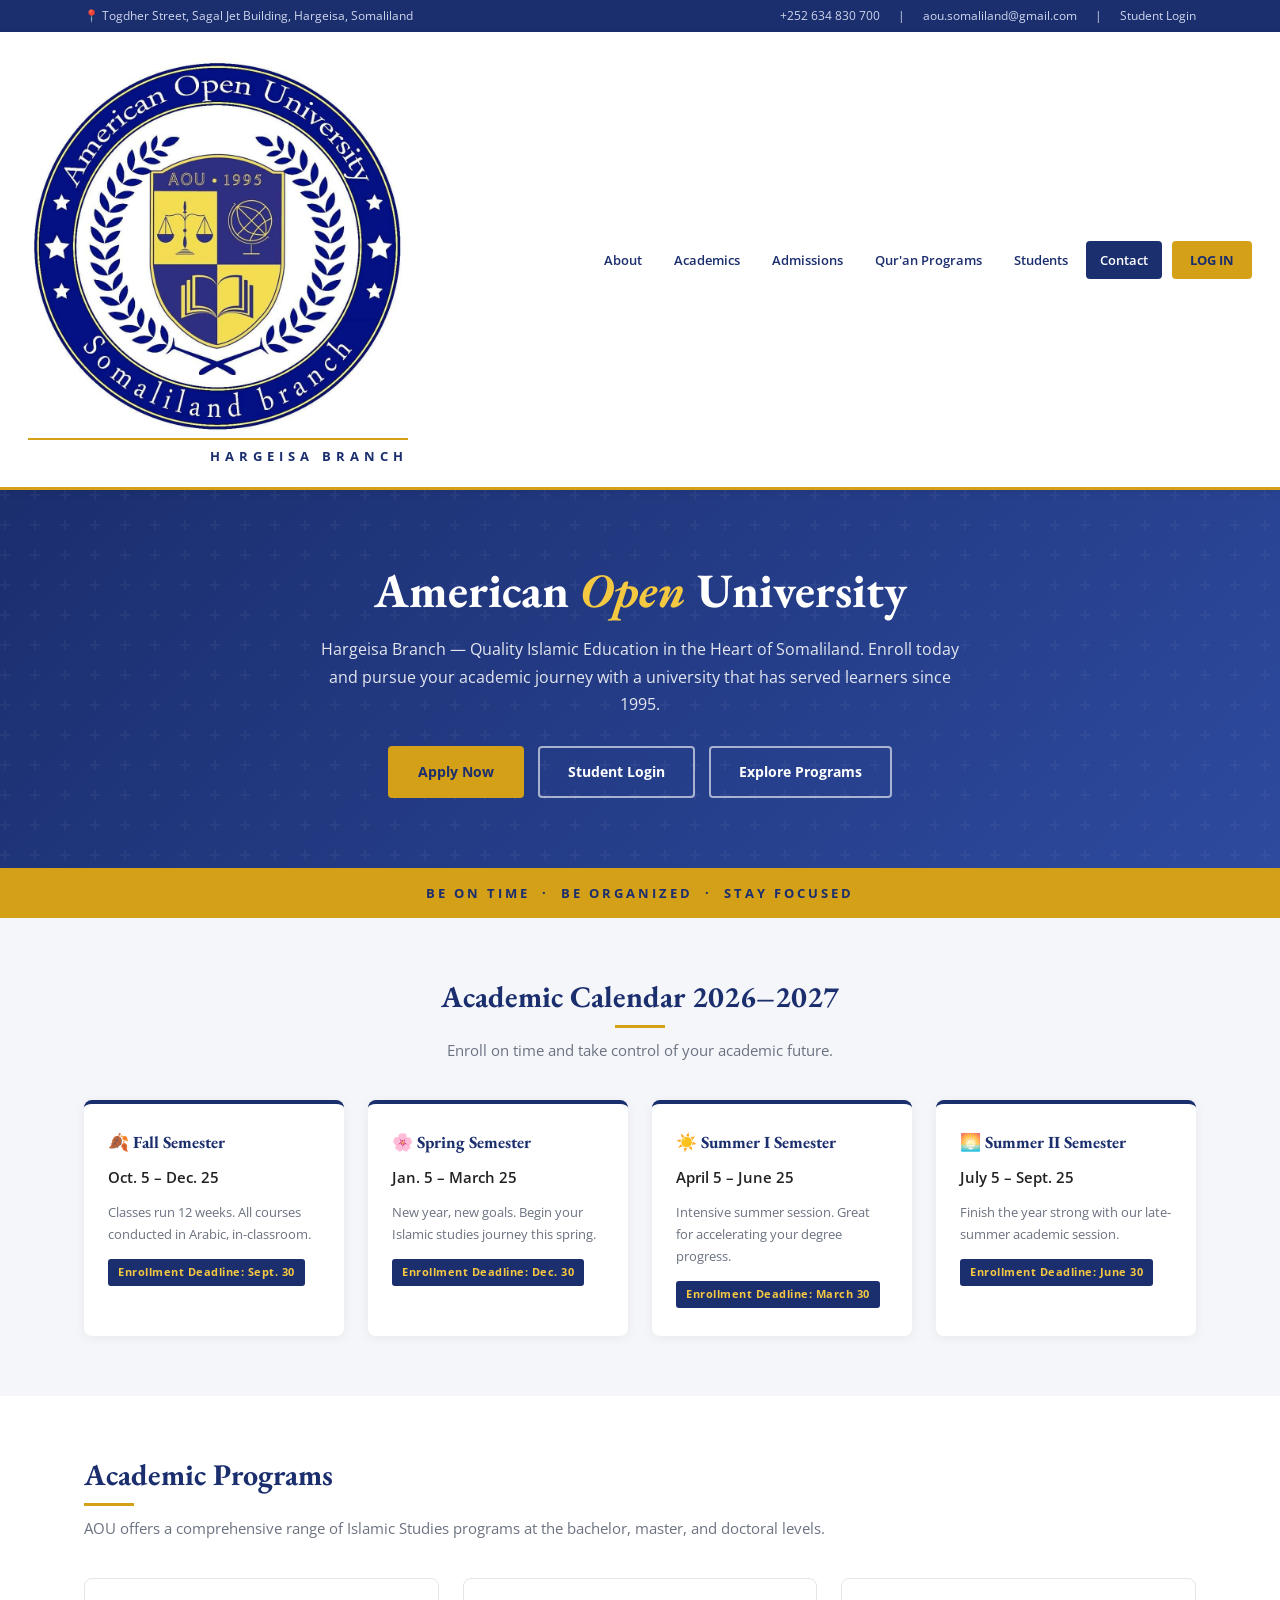
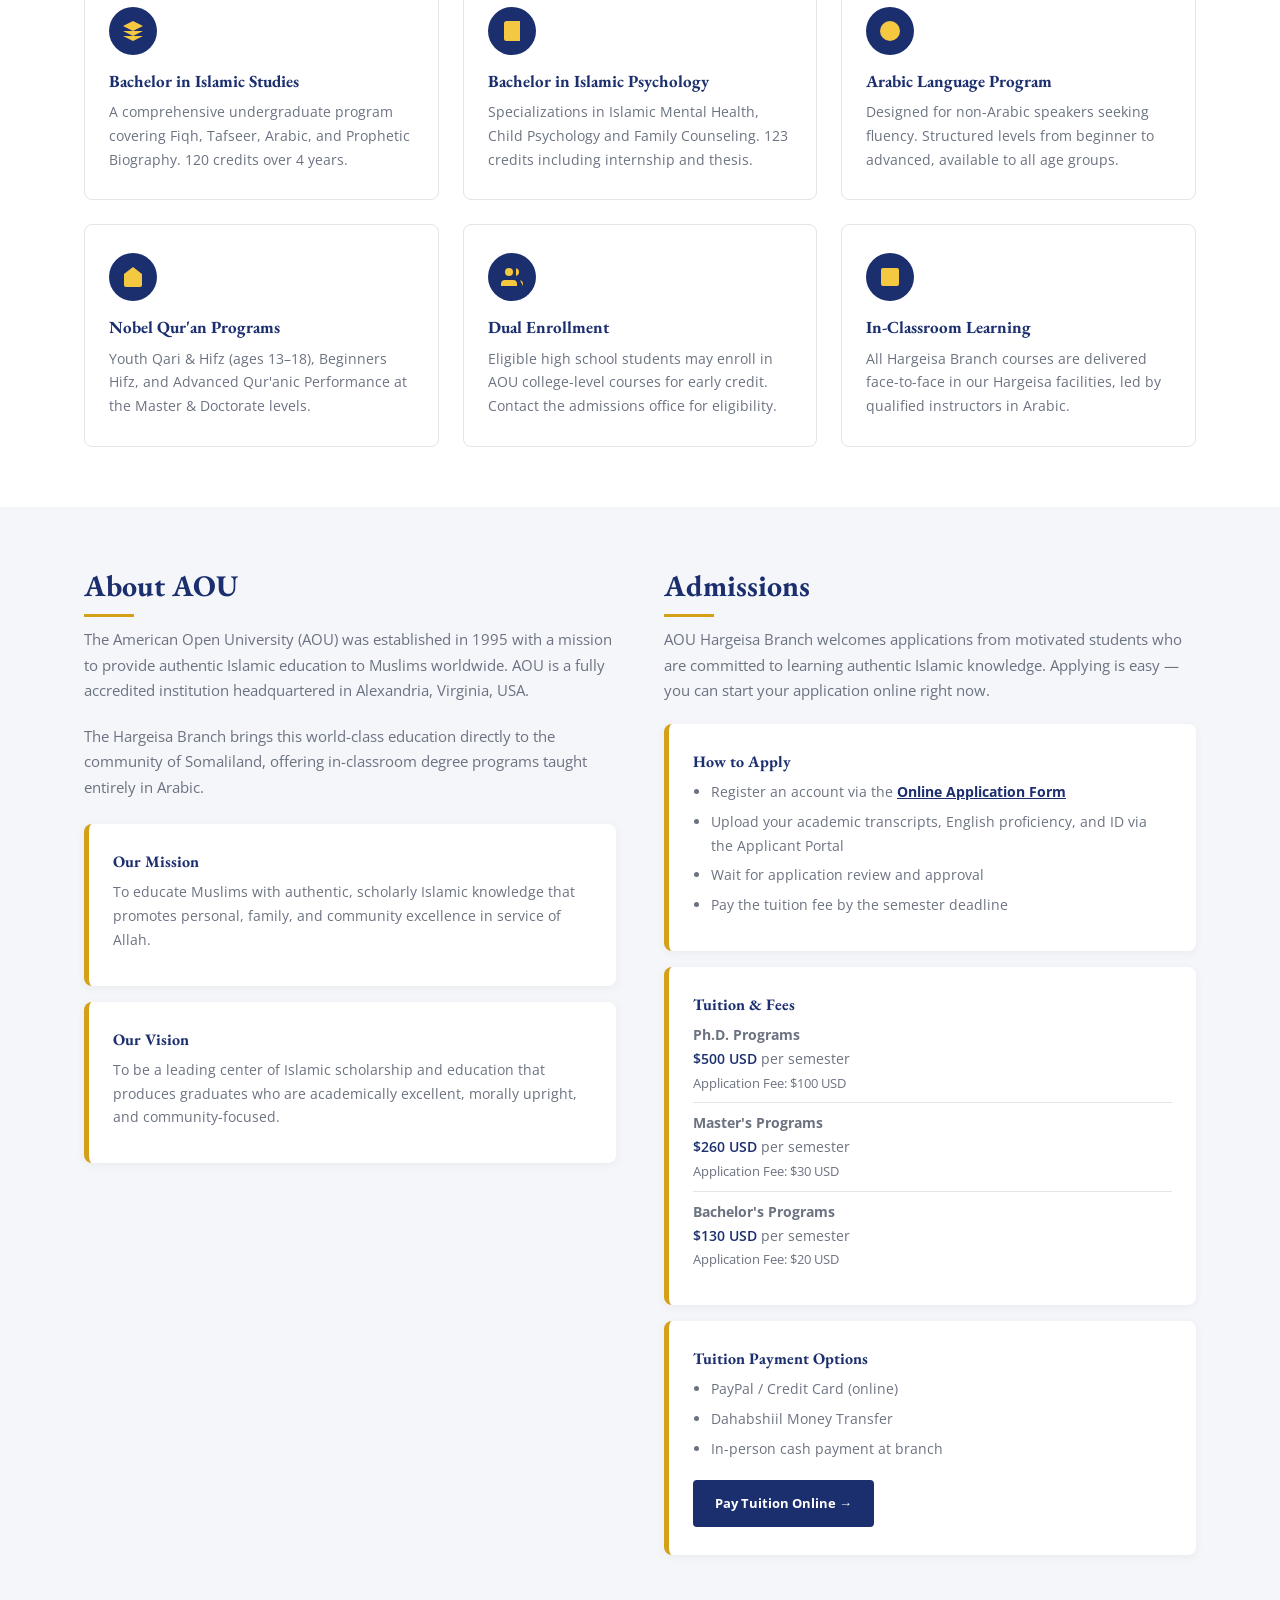
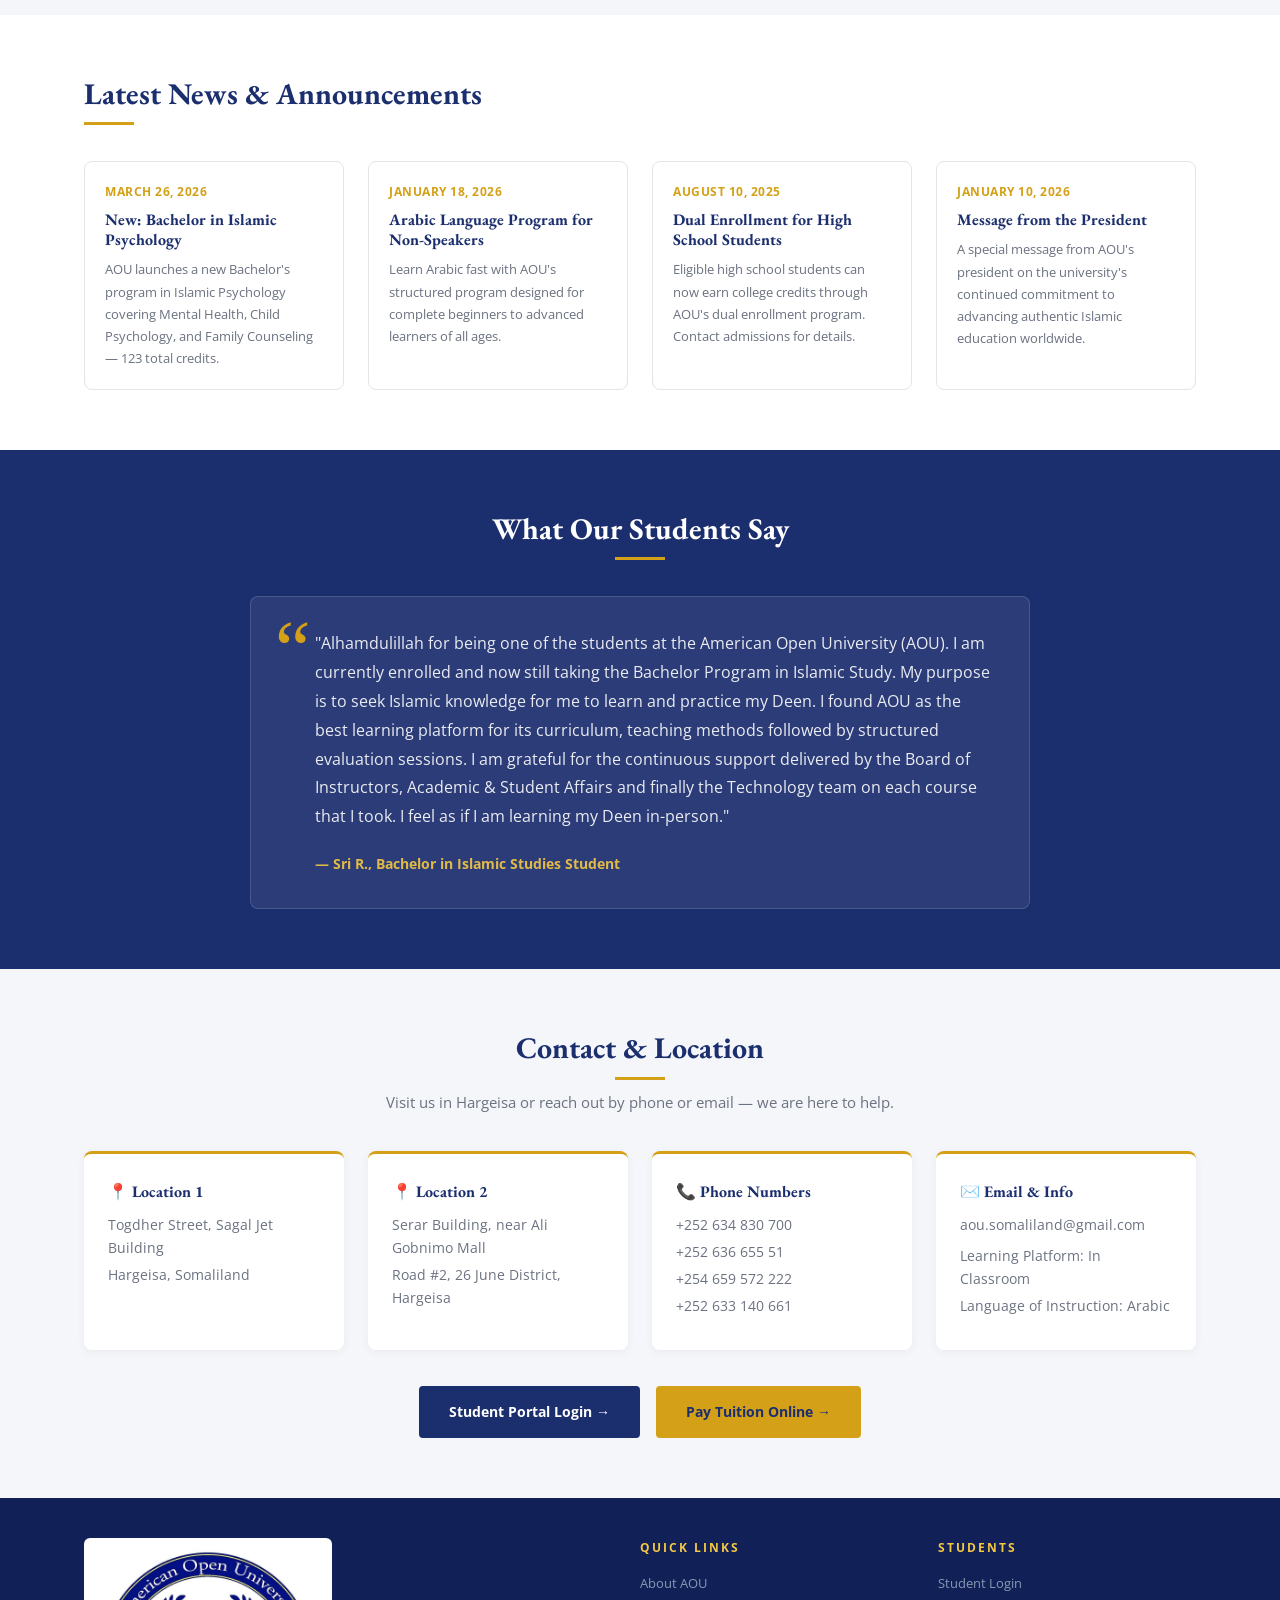
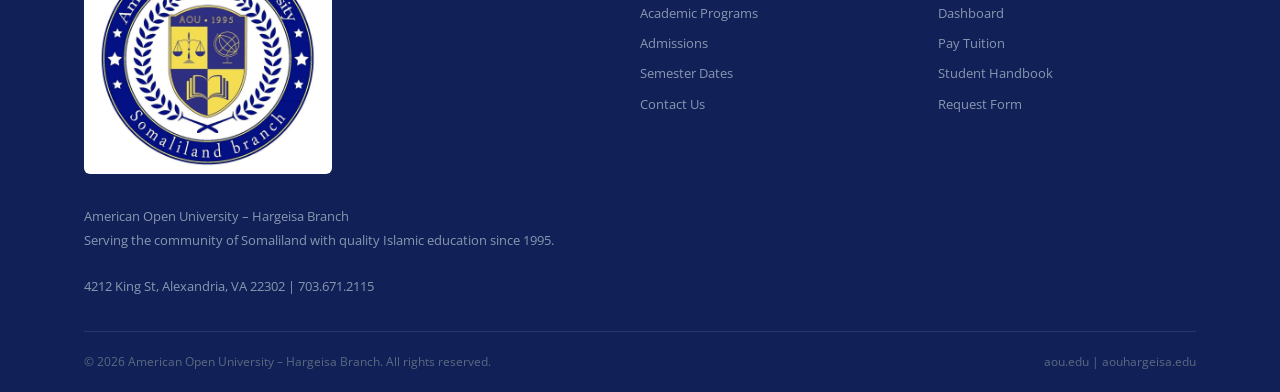
==== commit c1d0cfc0: "Update all HTML files with new logo and add tuition/application fees" ====
--- a/index.html
+++ b/index.html
@@ -27,7 +27,7 @@
   <header>
     <div class="header-inner">
       <a href="index.html" class="site-logo">
-        <img src="Screenshot%202026-06-17%20052854.png"
+        <img src="aou-logo.jpg"
              alt="American Open University Logo">
         <span class="branch-label">Hargeisa Branch</span>
       </a>
@@ -234,6 +234,15 @@
           </div>
 
           <div class="info-box" style="margin-top:16px;">
+            <h4>Tuition &amp; Fees</h4>
+            <ul style="list-style:none; padding:0;">
+              <li style="margin-bottom:8px;"><strong>Ph.D. Programs</strong><br><span style="color:var(--aou-navy);font-weight:600;">$500 USD</span> per semester<br><span style="font-size:13px;color:var(--aou-gray);">Application Fee: $100 USD</span></li>
+              <li style="margin-bottom:8px; border-top:1px solid var(--aou-border); padding-top:8px;"><strong>Master's Programs</strong><br><span style="color:var(--aou-navy);font-weight:600;">$260 USD</span> per semester<br><span style="font-size:13px;color:var(--aou-gray);">Application Fee: $30 USD</span></li>
+              <li style="border-top:1px solid var(--aou-border); padding-top:8px;"><strong>Bachelor's Programs</strong><br><span style="color:var(--aou-navy);font-weight:600;">$130 USD</span> per semester<br><span style="font-size:13px;color:var(--aou-gray);">Application Fee: $20 USD</span></li>
+            </ul>
+          </div>
+
+          <div class="info-box" style="margin-top:16px;">
             <h4>Tuition Payment Options</h4>
             <ul style="list-style:disc;padding-left:18px;">
               <li>PayPal / Credit Card (online)</li>
@@ -350,7 +359,7 @@
       <div class="footer-inner">
         <div class="footer-brand">
           <div style="background:#fff; border-radius:6px; display:inline-block; padding:8px 14px; margin-bottom:12px;">
-            <img src="Screenshot%202026-06-17%20052854.png"
+            <img src="aou-logo.jpg"
                  alt="AOU Logo"
                  style="width:220px; height:auto; display:block;"
                  onerror="this.parentElement.style.display='none'">
--- a/style.css
+++ b/style.css
@@ -908,15 +908,27 @@
 }
 
 @media (max-width: 900px) {
+  .top-bar .container { flex-direction: column; gap: 8px; text-align: center; padding: 8px 16px; }
+  .top-bar span { font-size: 11px; display: block; line-height: 1.4; }
+  .top-bar .top-links { justify-content: center; flex-wrap: wrap; }
   nav { display: none !important; }
   .hamburger { display: flex; }
-  .site-logo img { width: 260px; }
-  .hero-banner h1 { font-size: 30px; }
+  .site-logo img { width: 220px; }
+  .hero-banner { padding: 50px 16px; }
+  .hero-banner h1 { font-size: 32px; }
+  .hero-cta { flex-direction: column; width: 100%; max-width: 320px; margin: 0 auto; }
+  .hero-cta .btn { width: 100%; }
   .footer-inner { grid-template-columns: 1fr; }
 }
 
 @media (max-width: 600px) {
-  .site-logo img { width: 160px; }
+  .header-inner { padding: 32px 20px; }
+  .site-logo img { width: 300px; max-width: 100%; }
+  .site-logo .branch-label { font-size: 13px; letter-spacing: 4px; padding-top: 6px; margin-top: 6px; border-top-width: 3px; }
   .login-card { padding: 32px 20px; }
   .payment-card { padding: 24px 16px; }
-}
+  .section-title { font-size: 24px; }
+  .dash-card { padding: 16px; }
+  .enrollment-form-section { padding: 20px; }
+  .applicant-hero h1 { font-size: 22px; }
+}
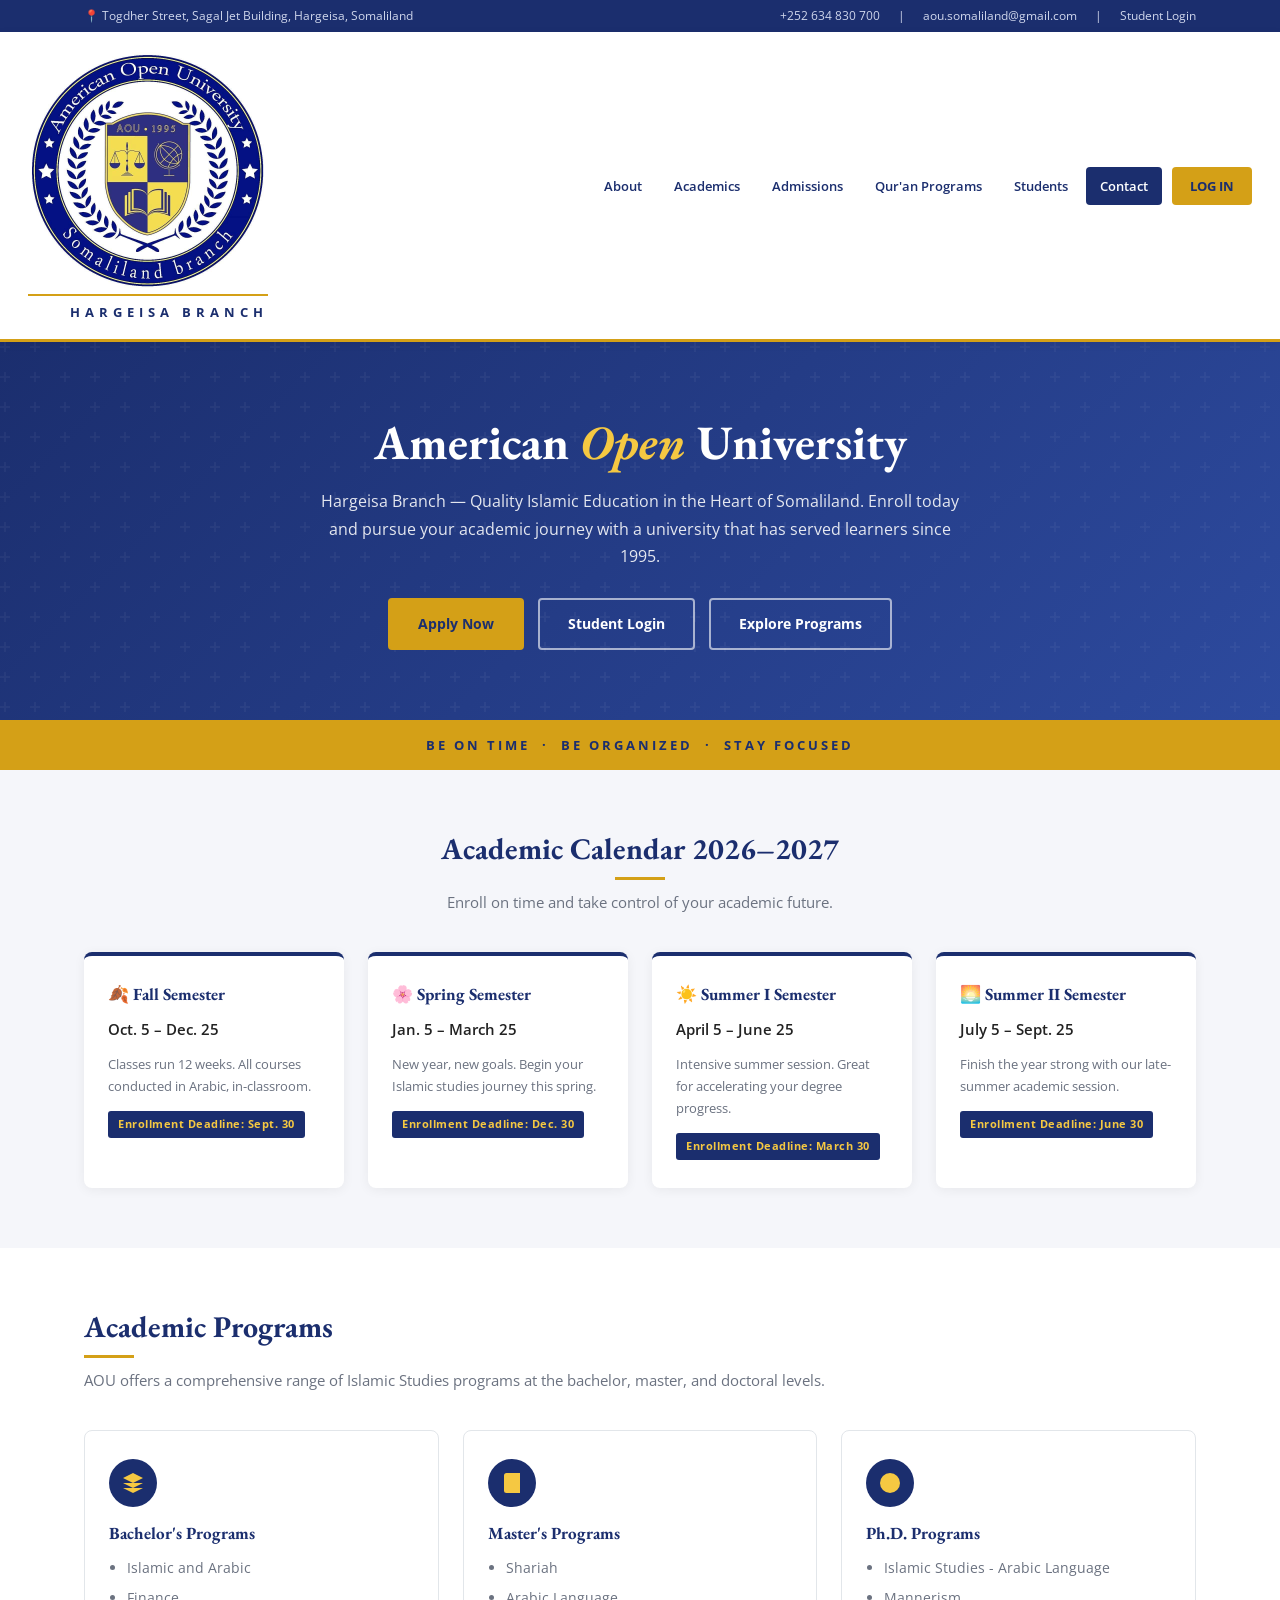
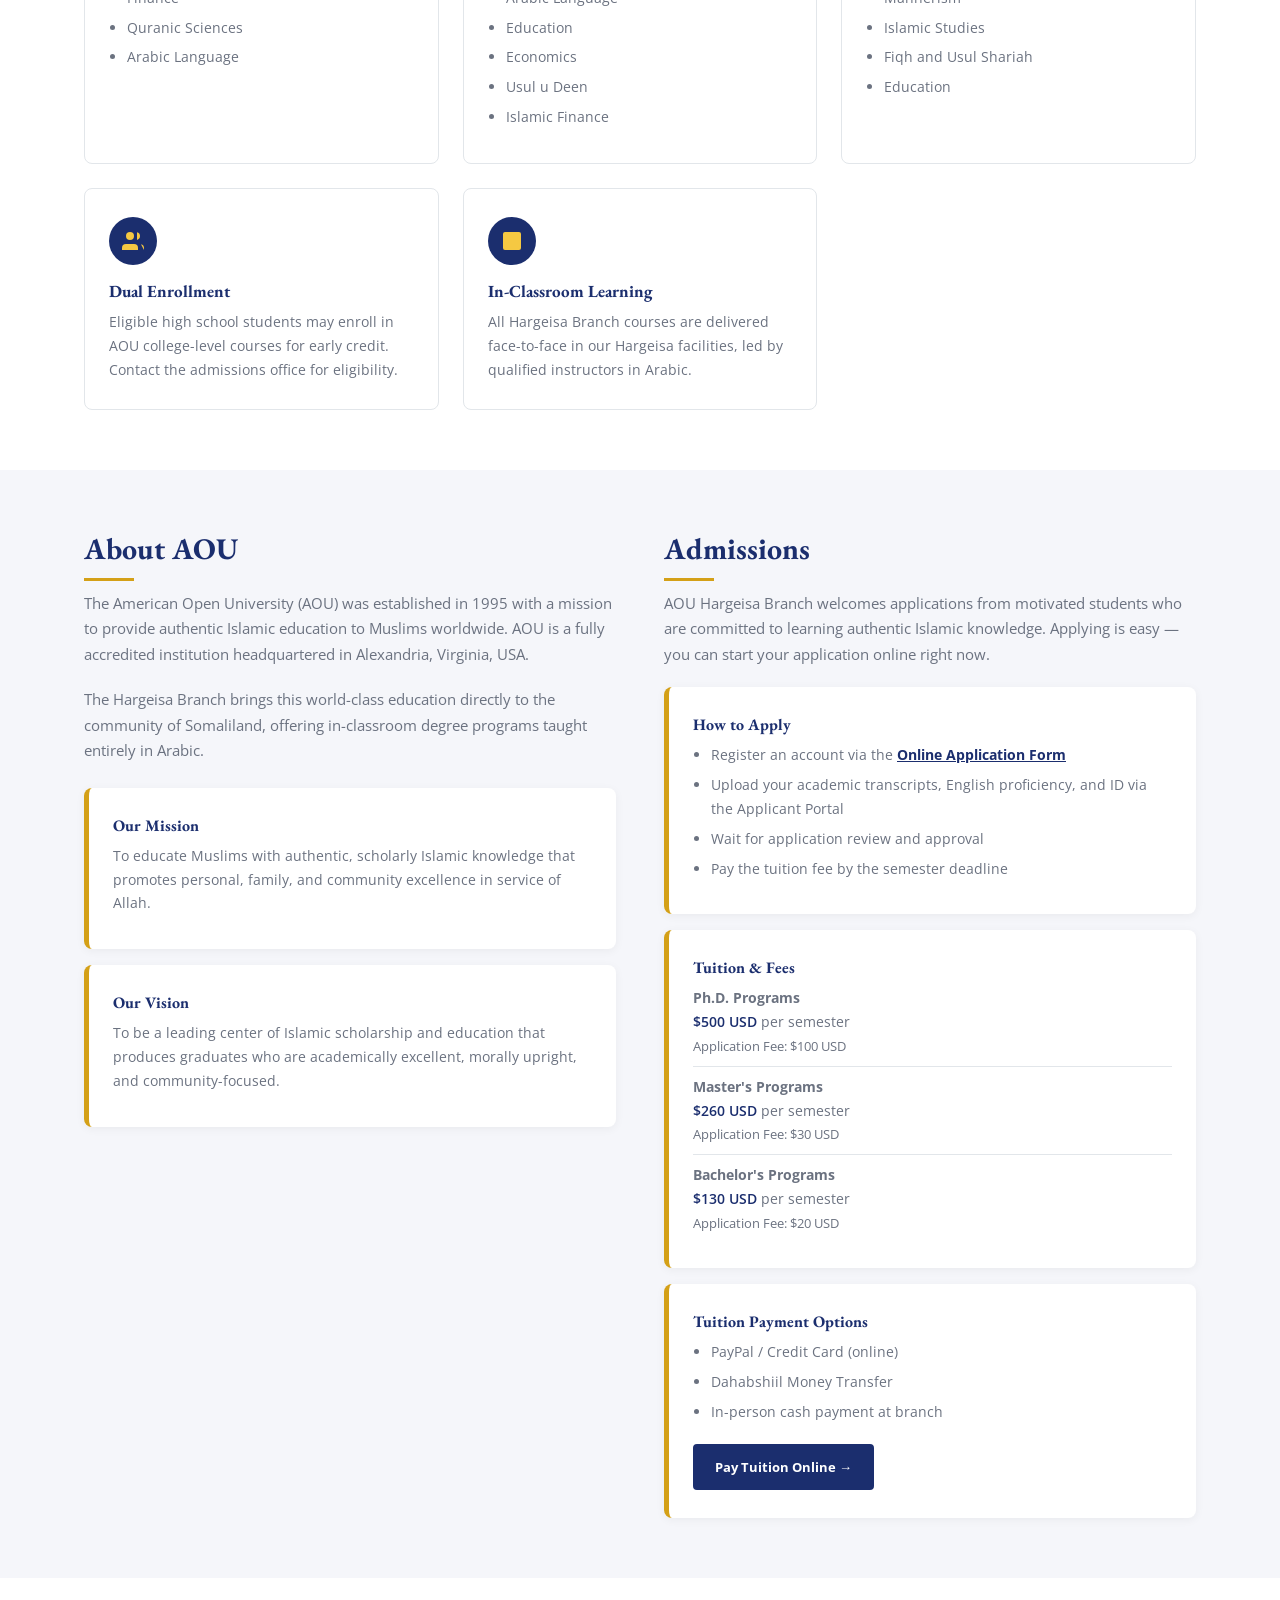
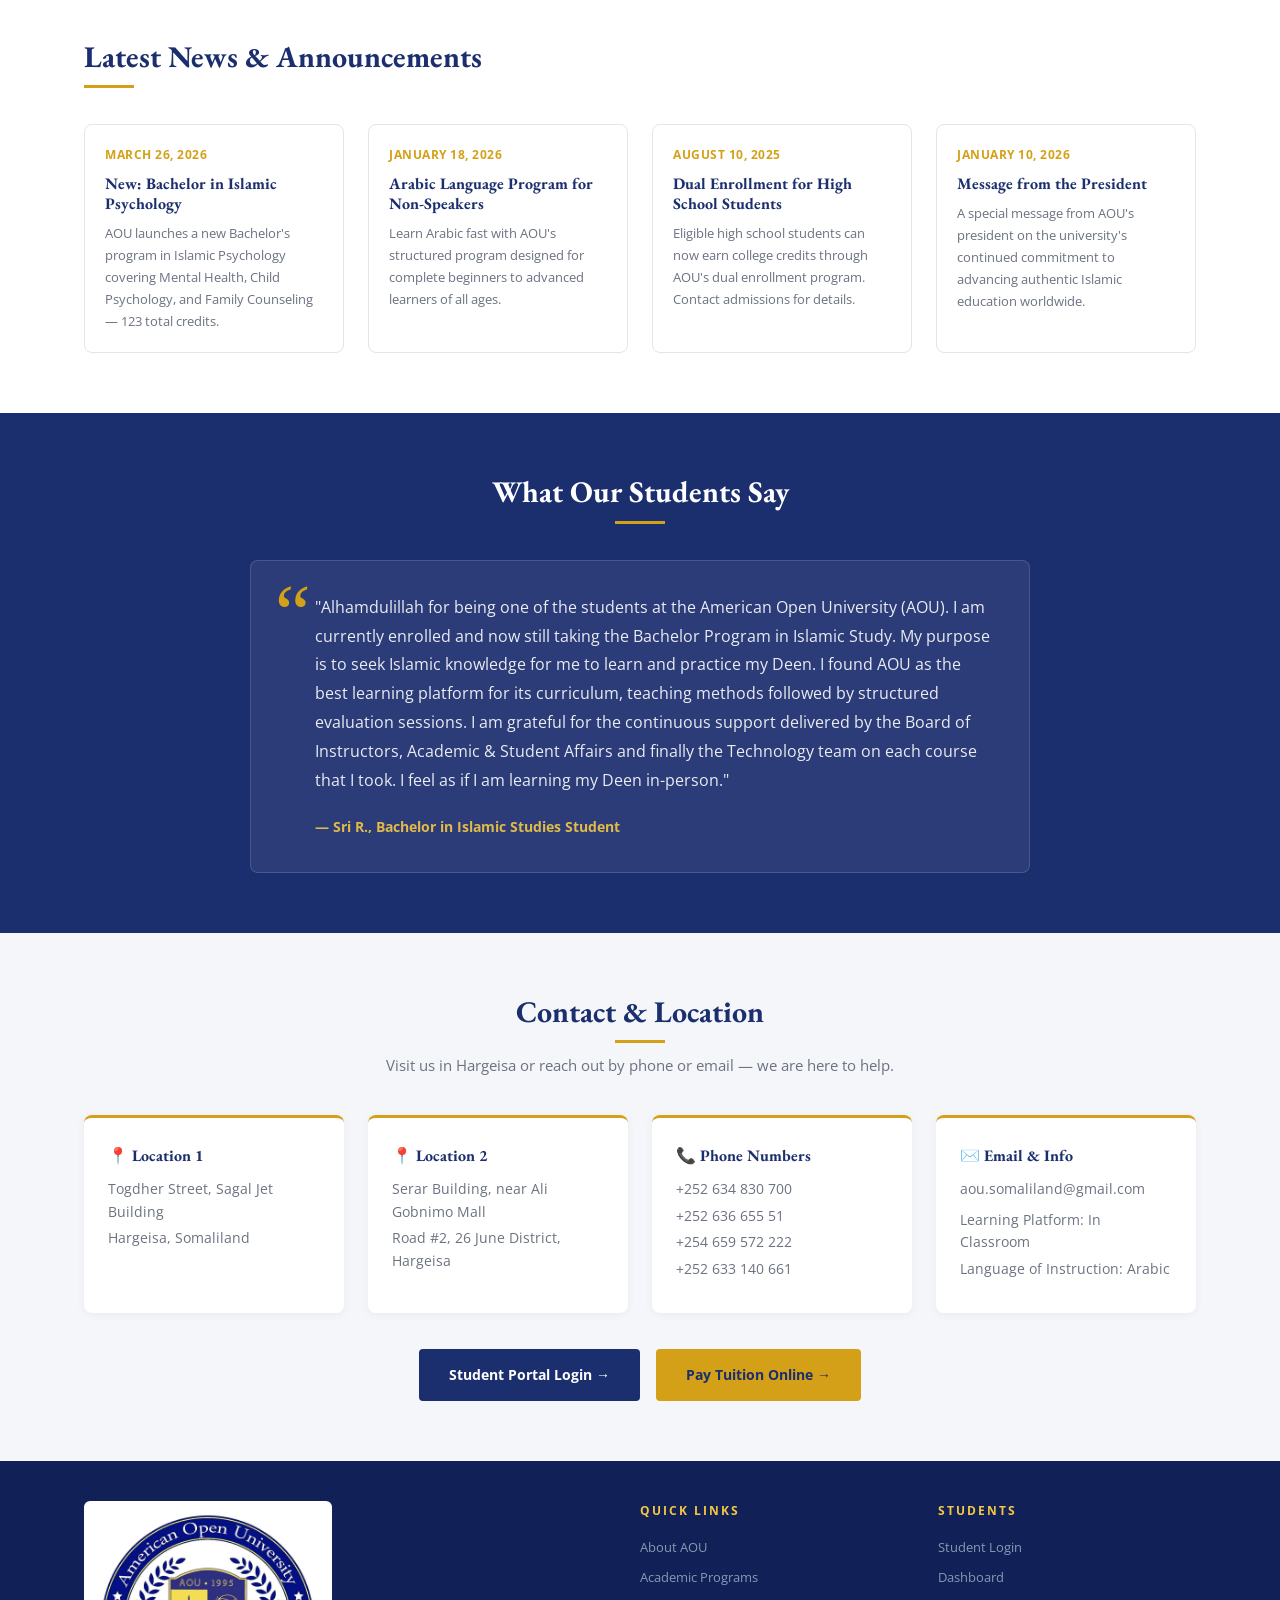
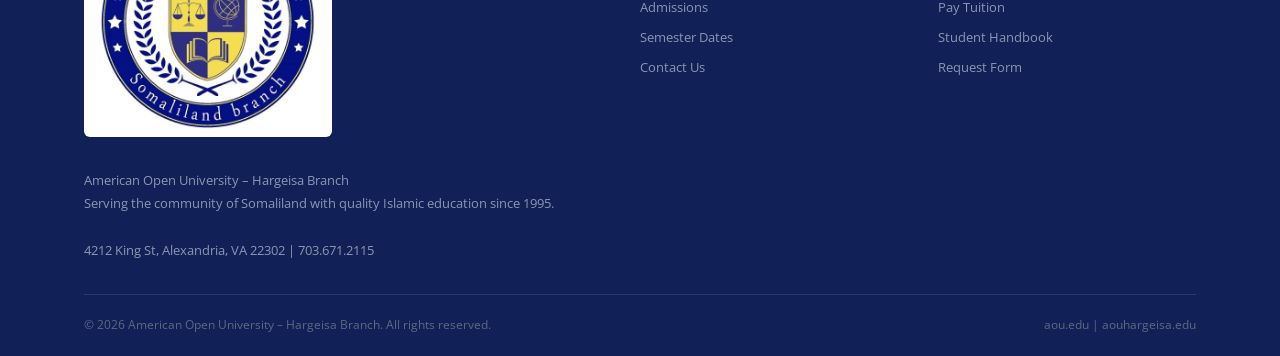
==== commit 980c257e: "Update program offerings with specific Hargeisa branch courses" ====
--- a/index.html
+++ b/index.html
@@ -151,32 +151,42 @@
           <div class="icon">
             <svg viewBox="0 0 24 24"><path d="M12 2L2 7l10 5 10-5-10-5zM2 17l10 5 10-5M2 12l10 5 10-5"/></svg>
           </div>
-          <h3>Bachelor in Islamic Studies</h3>
-          <p>A comprehensive undergraduate program covering Fiqh, Tafseer, Arabic, and Prophetic Biography. 120 credits over 4 years.</p>
+          <h3>Bachelor's Programs</h3>
+          <ul style="list-style:disc; padding-left:18px; color:var(--aou-gray); font-size:14px; margin-top:12px;">
+            <li style="margin-bottom:6px;">Islamic and Arabic</li>
+            <li style="margin-bottom:6px;">Finance</li>
+            <li style="margin-bottom:6px;">Quranic Sciences</li>
+            <li style="margin-bottom:6px;">Arabic Language</li>
+          </ul>
         </div>
 
         <div class="program-card">
           <div class="icon">
             <svg viewBox="0 0 24 24"><path d="M4 19.5A2.5 2.5 0 0 1 6.5 17H20"/><path d="M6.5 2H20v20H6.5A2.5 2.5 0 0 1 4 19.5v-15A2.5 2.5 0 0 1 6.5 2z"/></svg>
           </div>
-          <h3>Bachelor in Islamic Psychology</h3>
-          <p>Specializations in Islamic Mental Health, Child Psychology and Family Counseling. 123 credits including internship and thesis.</p>
+          <h3>Master's Programs</h3>
+          <ul style="list-style:disc; padding-left:18px; color:var(--aou-gray); font-size:14px; margin-top:12px;">
+            <li style="margin-bottom:6px;">Shariah</li>
+            <li style="margin-bottom:6px;">Arabic Language</li>
+            <li style="margin-bottom:6px;">Education</li>
+            <li style="margin-bottom:6px;">Economics</li>
+            <li style="margin-bottom:6px;">Usul u Deen</li>
+            <li style="margin-bottom:6px;">Islamic Finance</li>
+          </ul>
         </div>
 
         <div class="program-card">
           <div class="icon">
             <svg viewBox="0 0 24 24"><circle cx="12" cy="12" r="10"/><path d="M12 8v4l3 3"/></svg>
           </div>
-          <h3>Arabic Language Program</h3>
-          <p>Designed for non-Arabic speakers seeking fluency. Structured levels from beginner to advanced, available to all age groups.</p>
-        </div>
-
-        <div class="program-card">
-          <div class="icon">
-            <svg viewBox="0 0 24 24"><path d="M3 9l9-7 9 7v11a2 2 0 0 1-2 2H5a2 2 0 0 1-2-2z"/><polyline points="9 22 9 12 15 12 15 22"/></svg>
-          </div>
-          <h3>Nobel Qur'an Programs</h3>
-          <p>Youth Qari &amp; Hifz (ages 13–18), Beginners Hifz, and Advanced Qur'anic Performance at the Master &amp; Doctorate levels.</p>
+          <h3>Ph.D. Programs</h3>
+          <ul style="list-style:disc; padding-left:18px; color:var(--aou-gray); font-size:14px; margin-top:12px;">
+            <li style="margin-bottom:6px;">Islamic Studies - Arabic Language</li>
+            <li style="margin-bottom:6px;">Mannerism</li>
+            <li style="margin-bottom:6px;">Islamic Studies</li>
+            <li style="margin-bottom:6px;">Fiqh and Usul Shariah</li>
+            <li style="margin-bottom:6px;">Education</li>
+          </ul>
         </div>
 
         <div class="program-card">
--- a/style.css
+++ b/style.css
@@ -88,7 +88,7 @@
   display: flex;
   align-items: center;
   justify-content: space-between;
-  padding: 24px 40px;
+  padding: 16px 40px;
   max-width: 1400px;
   margin: 0 auto;
 }
@@ -103,7 +103,7 @@
 }
 
 .site-logo img {
-  width: 480px;
+  width: 240px;
   height: auto;
   display: block;
   object-fit: contain;
@@ -898,12 +898,10 @@
    RESPONSIVE
    ============================================= */
 @media (max-width: 1300px) {
-  .site-logo img { width: 380px; }
-  .header-inner { padding: 20px 28px; }
+  .header-inner { padding: 16px 28px; }
 }
 
 @media (max-width: 1100px) {
-  .site-logo img { width: 300px; }
   .header-inner { padding: 16px 24px; }
 }
 
@@ -922,9 +920,9 @@
 }
 
 @media (max-width: 600px) {
-  .header-inner { padding: 32px 20px; }
-  .site-logo img { width: 300px; max-width: 100%; }
-  .site-logo .branch-label { font-size: 13px; letter-spacing: 4px; padding-top: 6px; margin-top: 6px; border-top-width: 3px; }
+  .header-inner { padding: 16px 20px; }
+  .site-logo img { width: 200px; max-width: 100%; }
+  .site-logo .branch-label { font-size: 11px; letter-spacing: 2.5px; padding-top: 4px; margin-top: 4px; border-top-width: 2px; }
   .login-card { padding: 32px 20px; }
   .payment-card { padding: 24px 16px; }
   .section-title { font-size: 24px; }
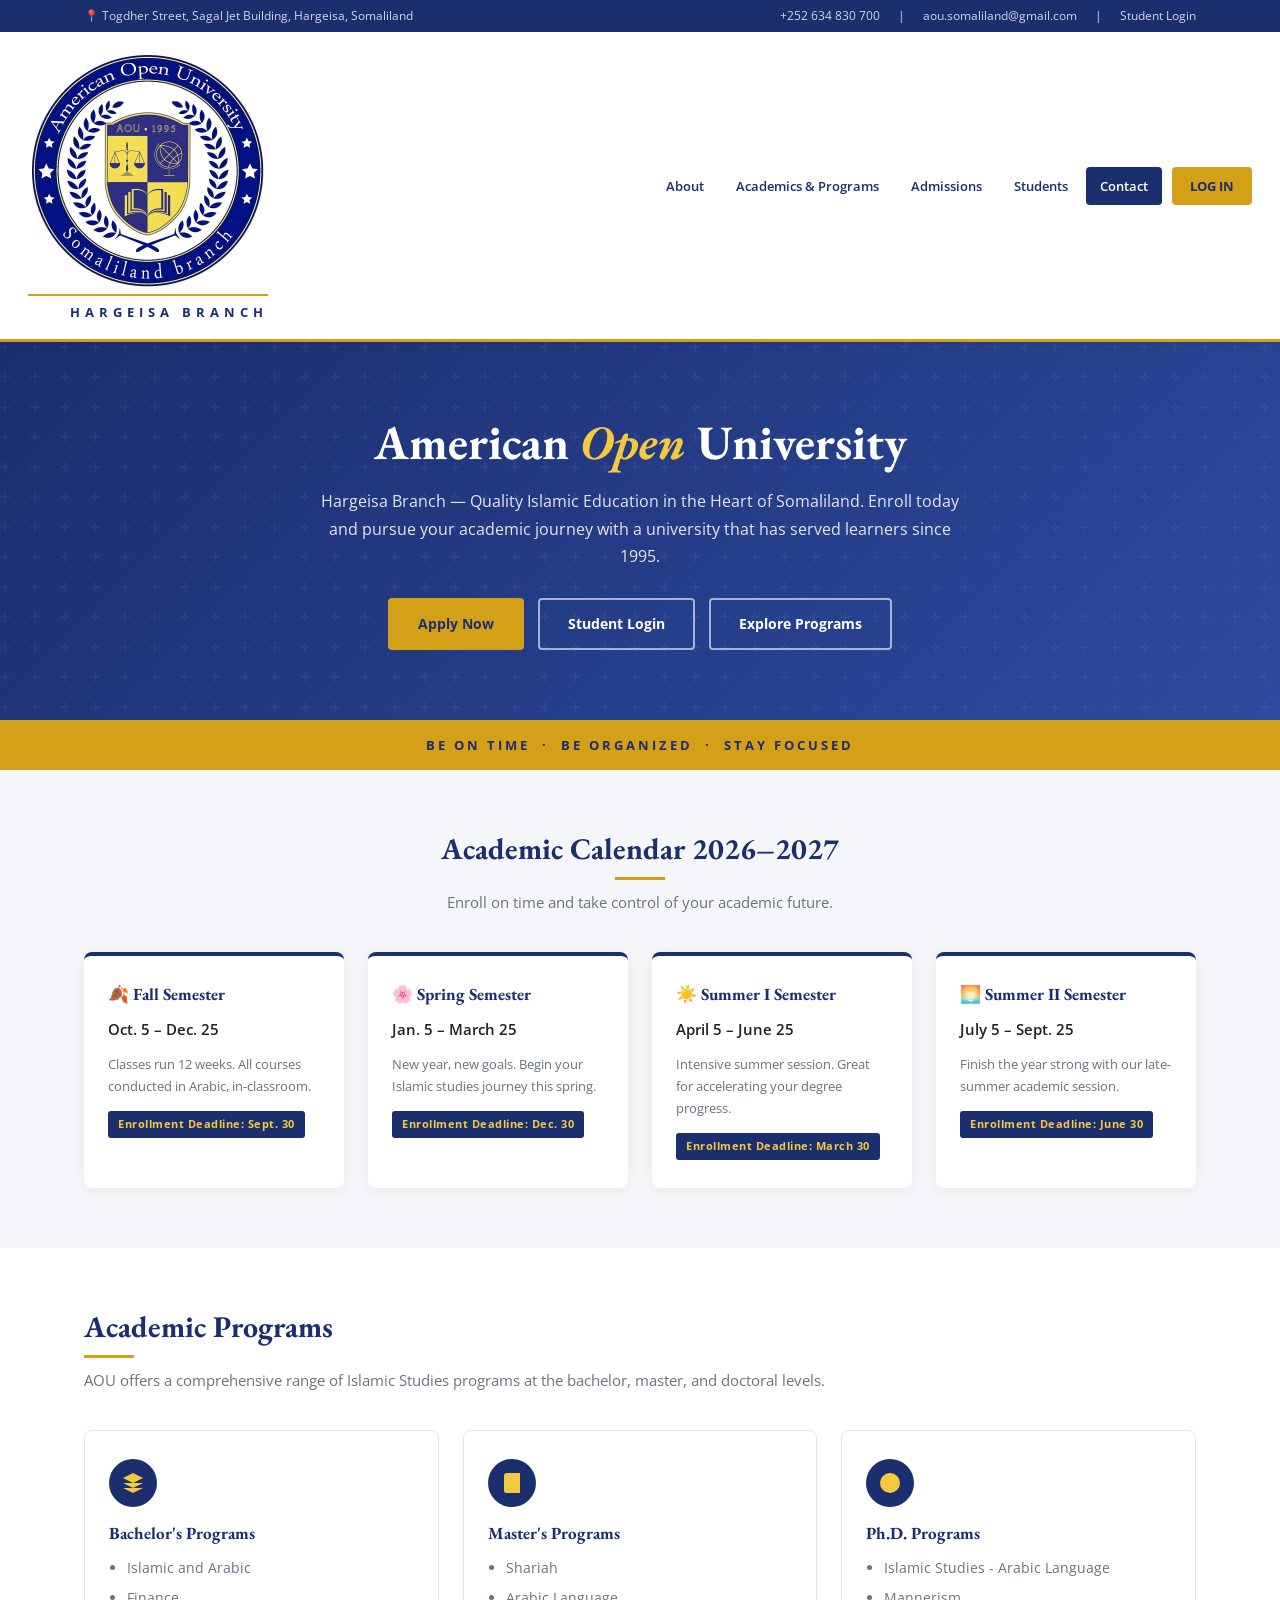
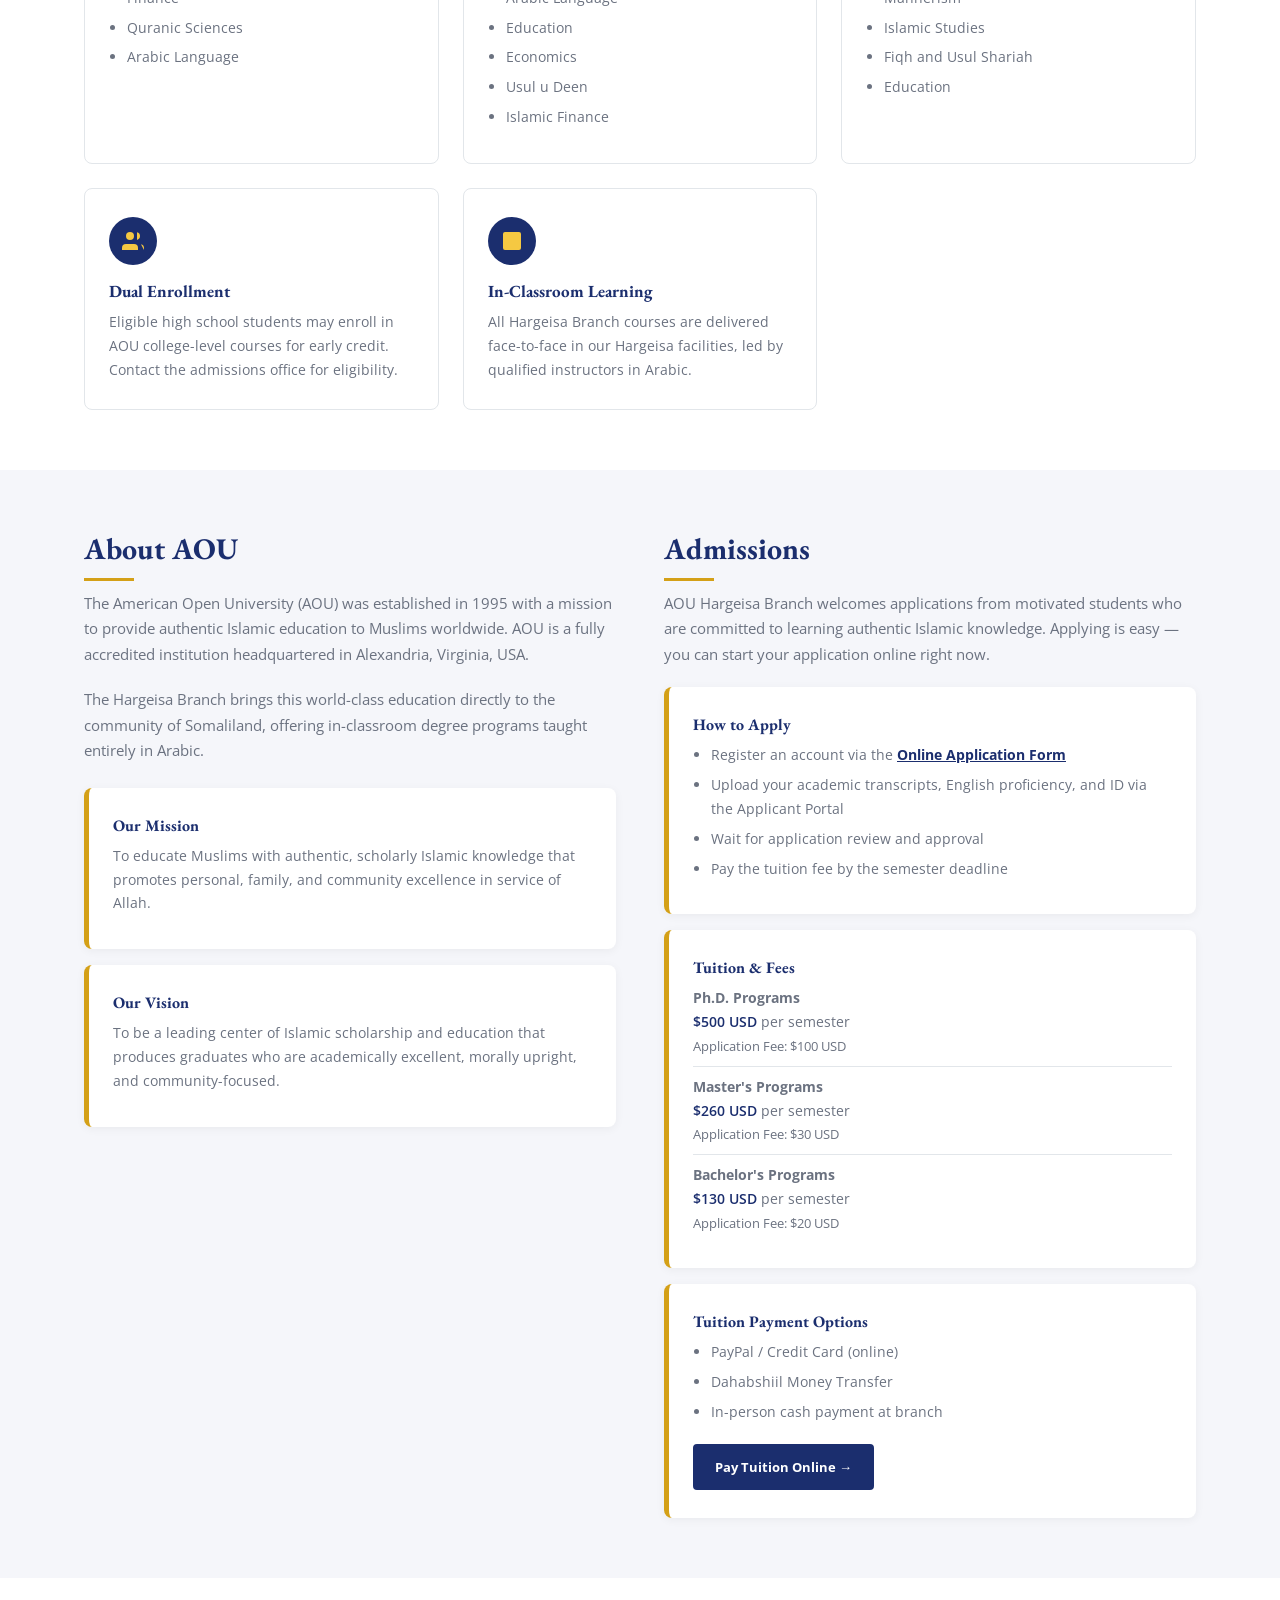
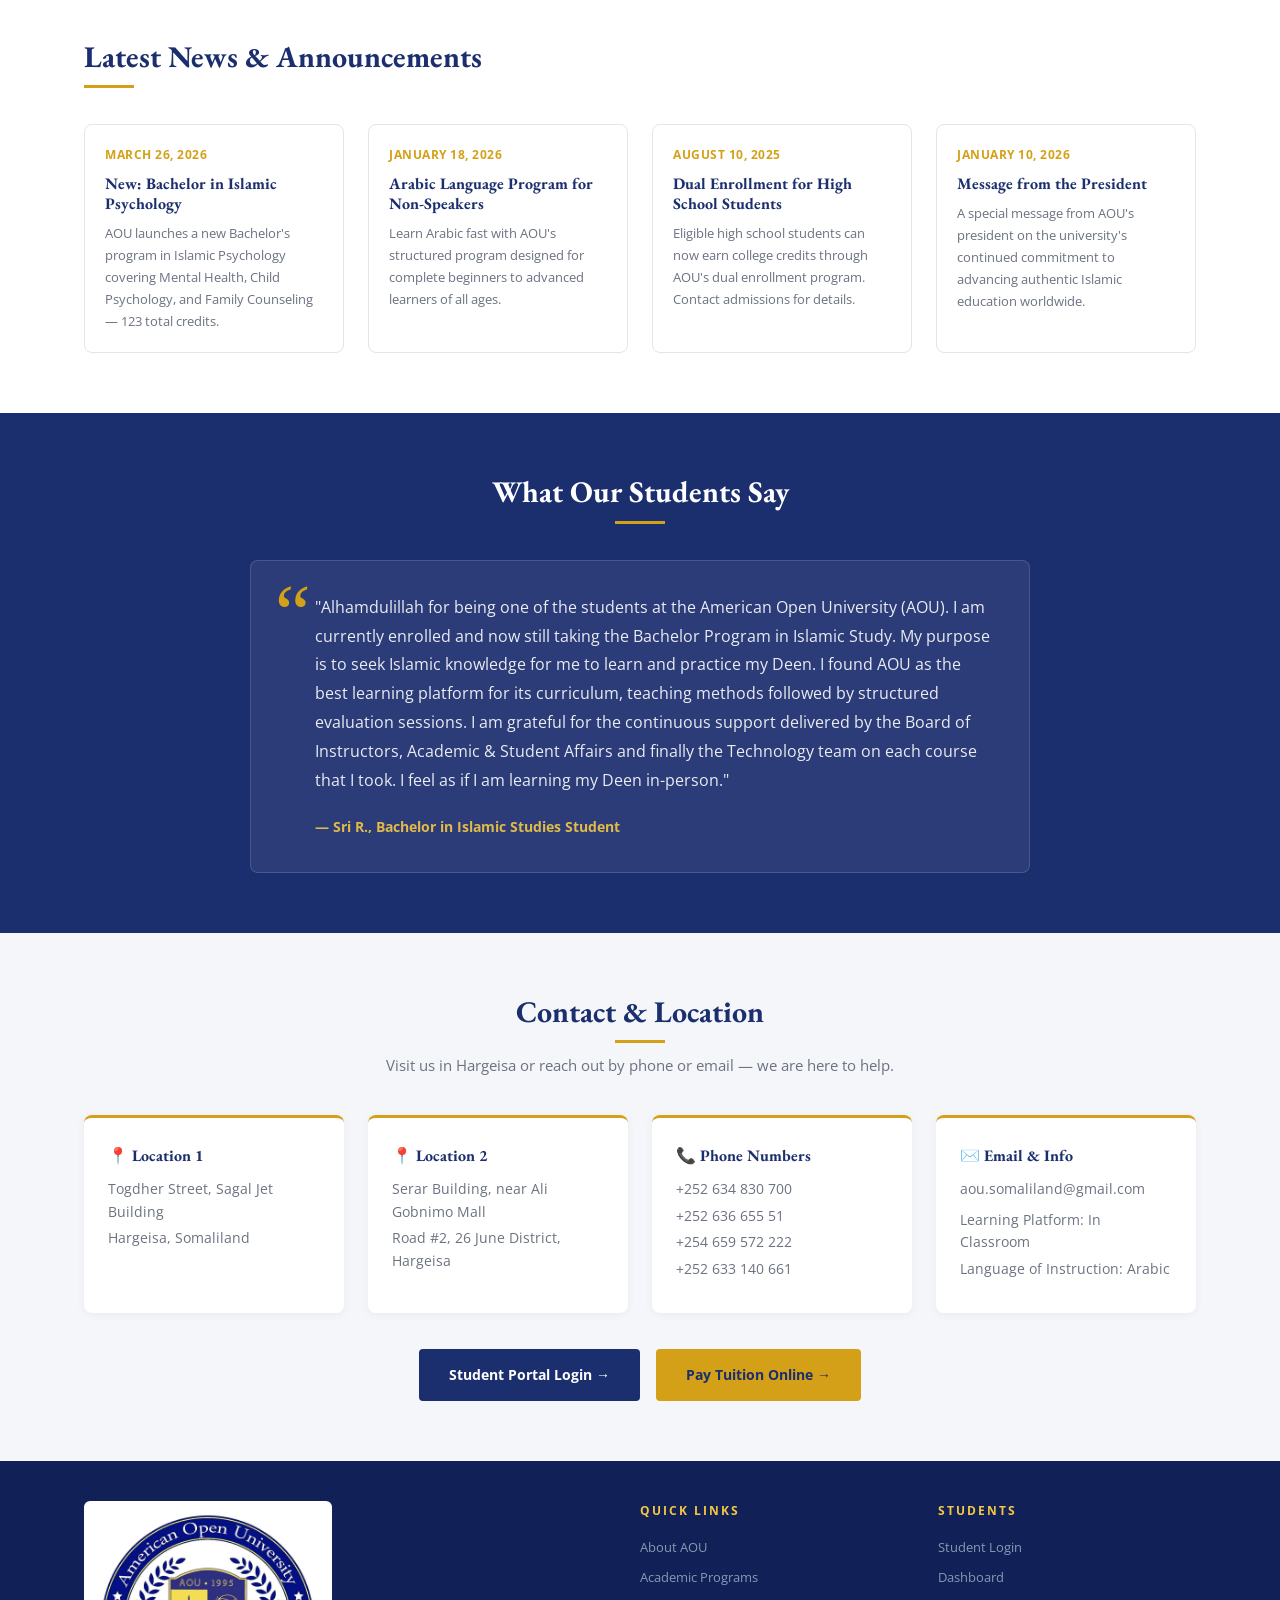
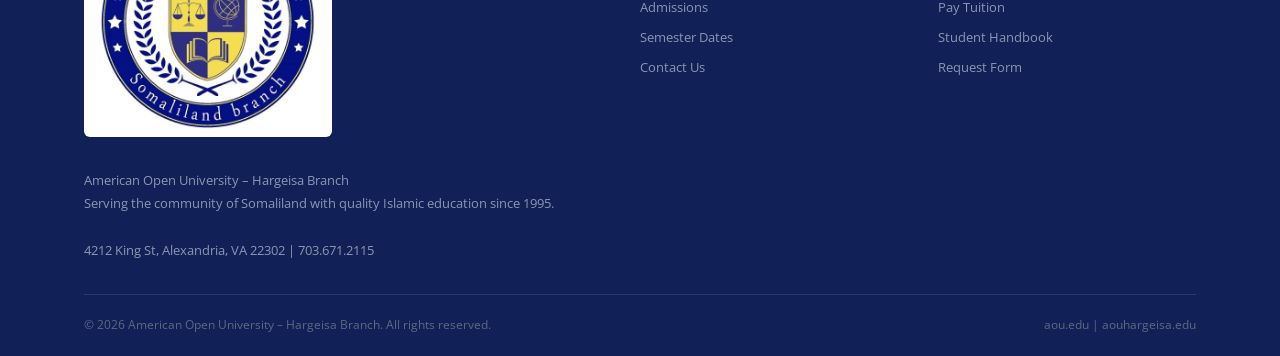
==== commit cb83baeb: "Update menu bar to Academics & Programs and remove Quran Programs" ====
--- a/index.html
+++ b/index.html
@@ -41,16 +41,8 @@
             <a href="https://aou.edu/index.php/privacy-policy-2/" target="_blank">Privacy Policy</a>
           </div>
         </div>
-        <a href="#programs">Academics</a>
+        <a href="#programs">Academics &amp; Programs</a>
         <a href="#admissions">Admissions</a>
-        <div class="dropdown">
-          <a href="#quran">Qur'an Programs</a>
-          <div class="dropdown-menu">
-            <a href="https://aou.edu/index.php/youth-qari-hifz-programs-ages-13-18/" target="_blank">Youth Qari &amp; Hifz (Ages 13–18)</a>
-            <a href="https://aou.edu/index.php/qari-hifz-for-beginners/" target="_blank">Qari &amp; Hifz for Beginners</a>
-            <a href="https://aou.edu/index.php/quranic-performance-advanced-programs-at-the-ma-phd-levels/" target="_blank">Advanced Programs (MA &amp; PhD)</a>
-          </div>
-        </div>
         <div class="dropdown">
           <a href="#students">Students</a>
           <div class="dropdown-menu">
@@ -72,9 +64,8 @@
     <!-- MOBILE NAV -->
     <div class="mobile-nav" id="mobileNav">
       <a href="#about">About</a>
-      <a href="#programs">Academics</a>
+      <a href="#programs">Academics &amp; Programs</a>
       <a href="#admissions">Admissions</a>
-      <a href="#quran">Qur'an Programs</a>
       <a href="dashboard.html">Student Dashboard</a>
       <a href="#contact">Contact</a>
       <a href="login.html" style="color: var(--aou-gold); font-weight: 700;">LOG IN</a>
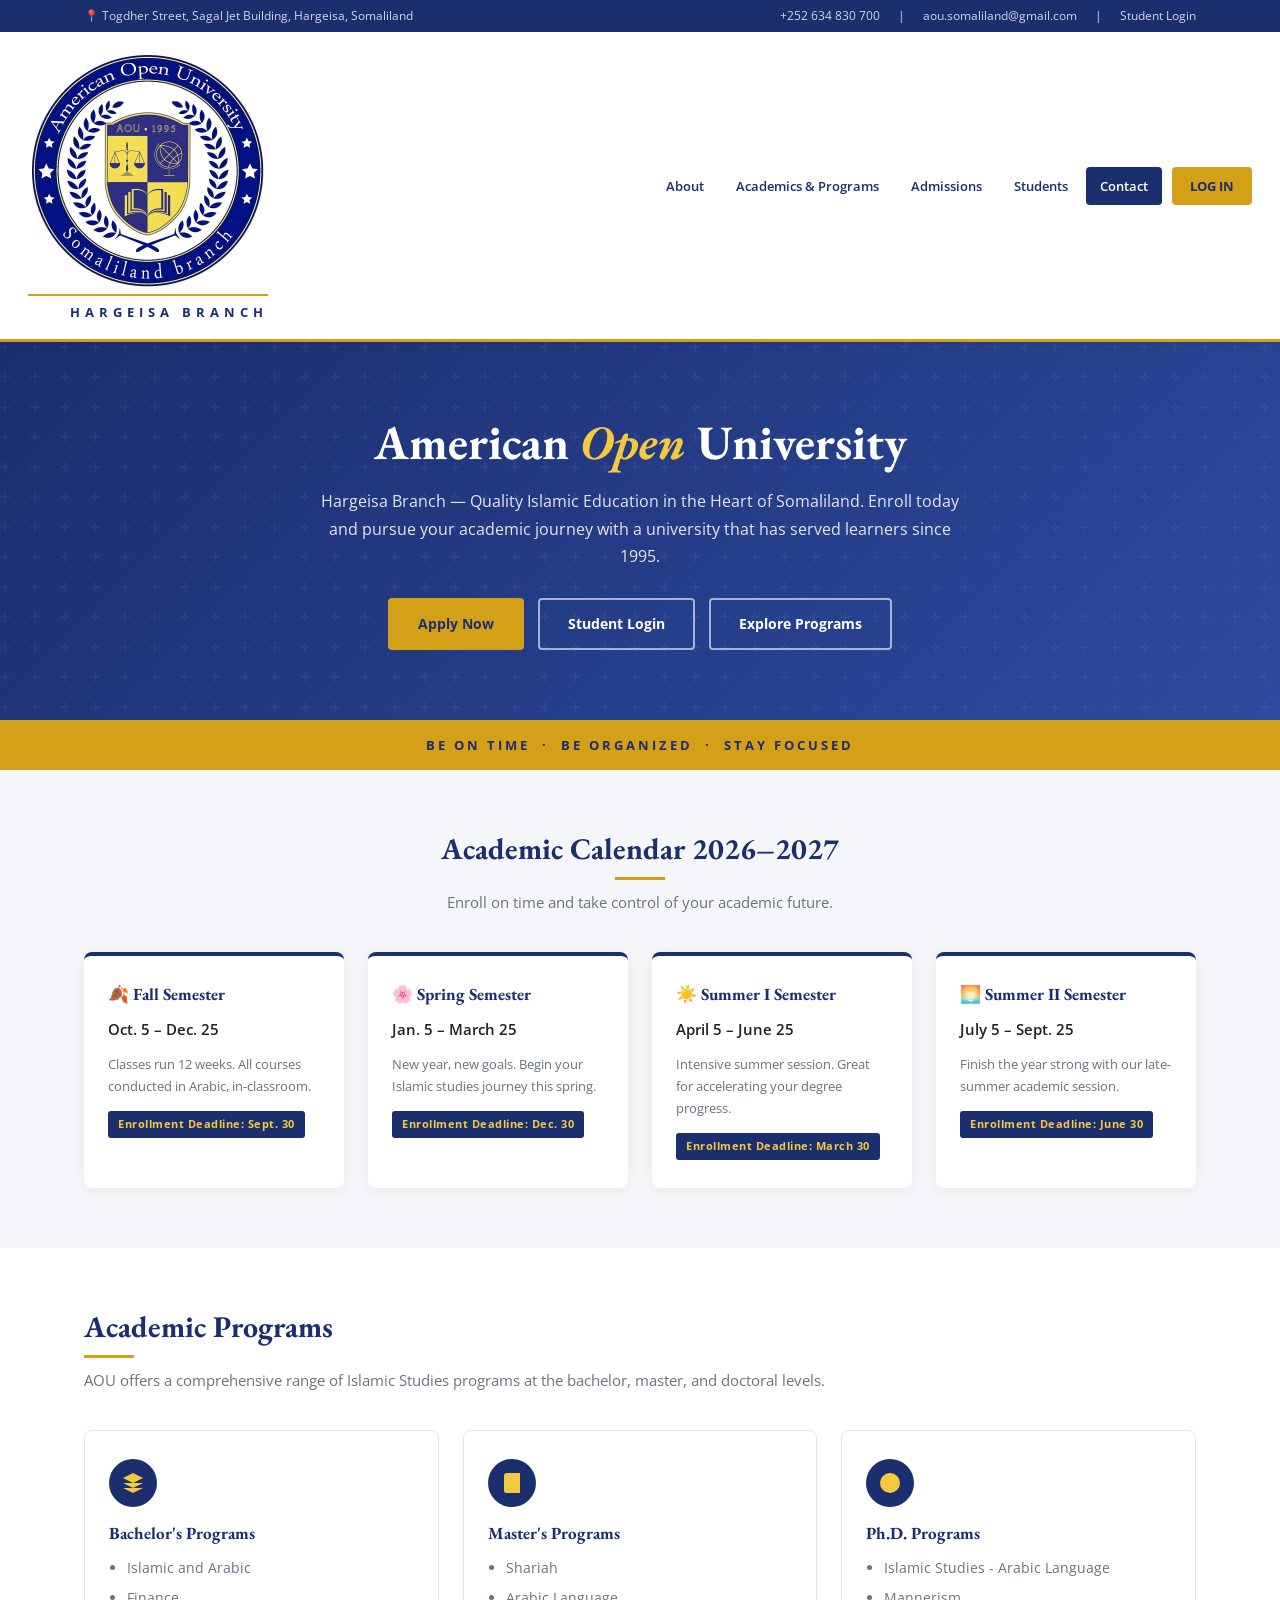
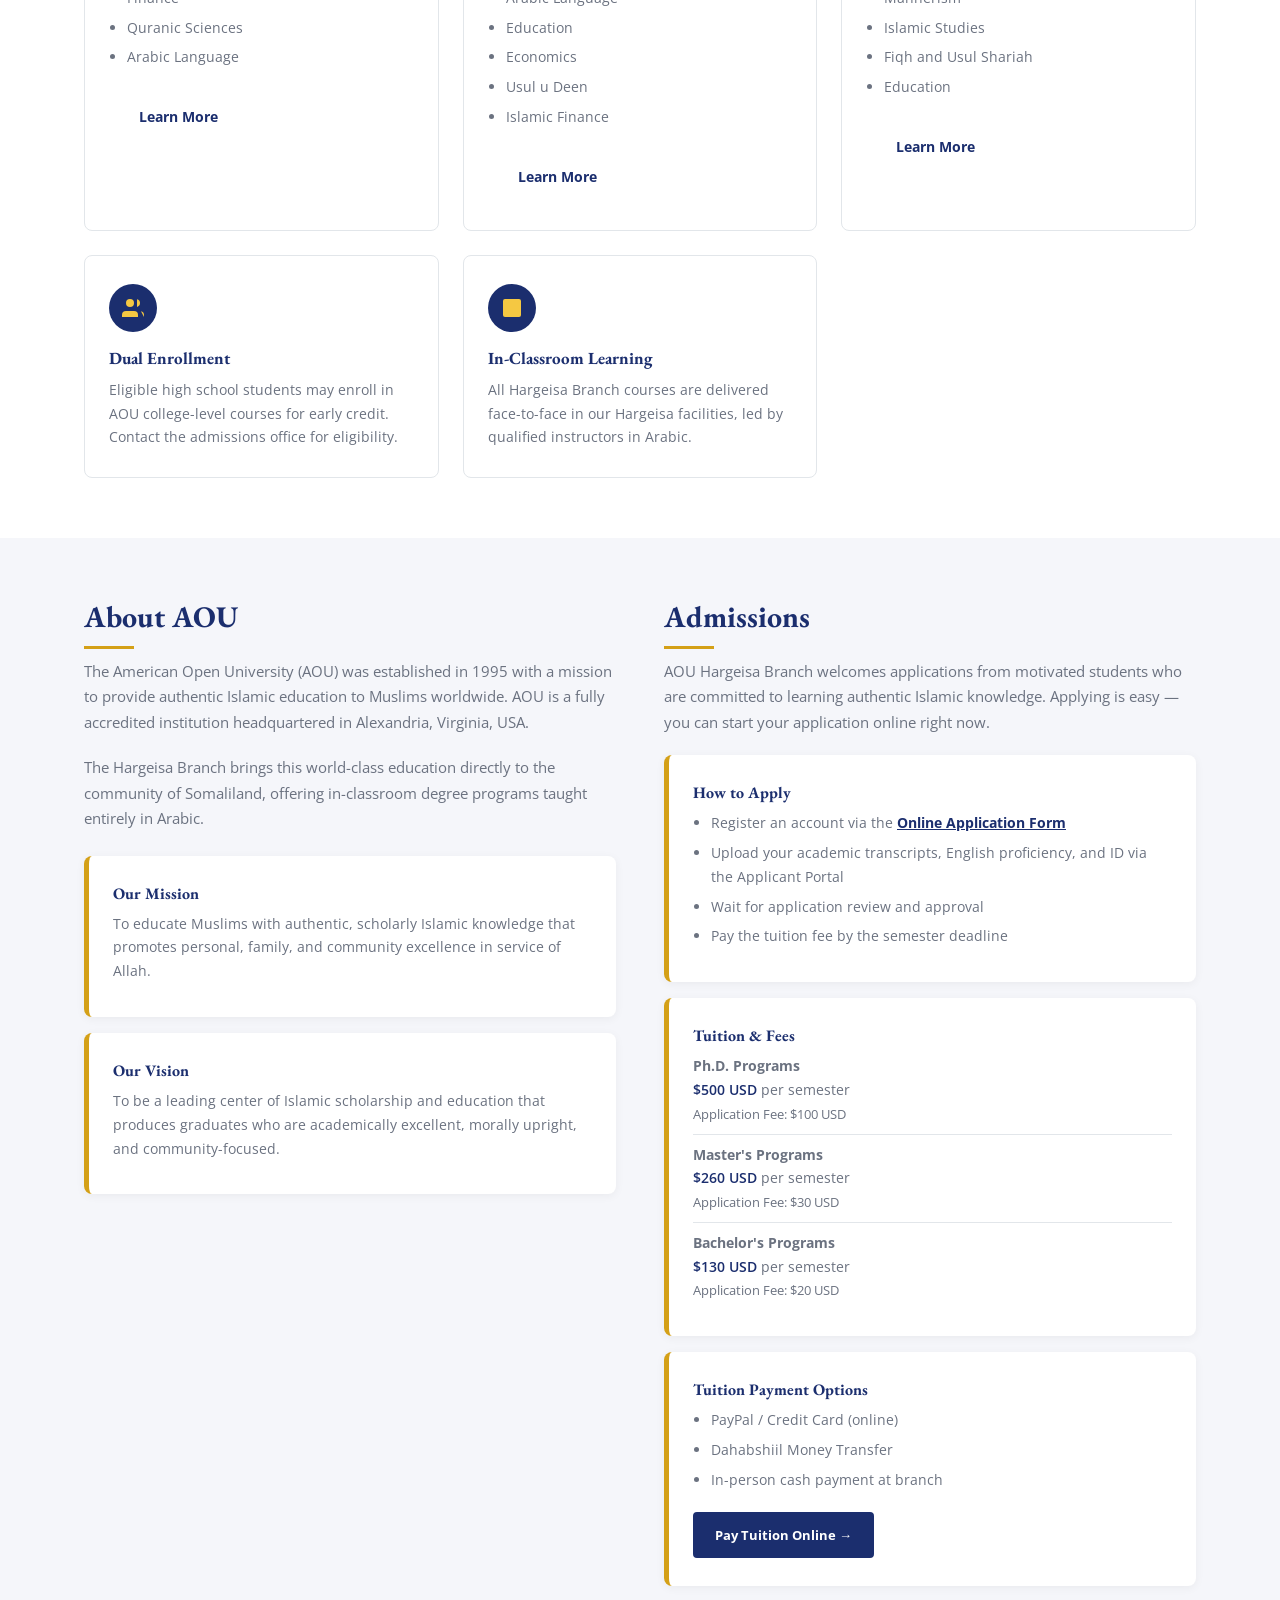
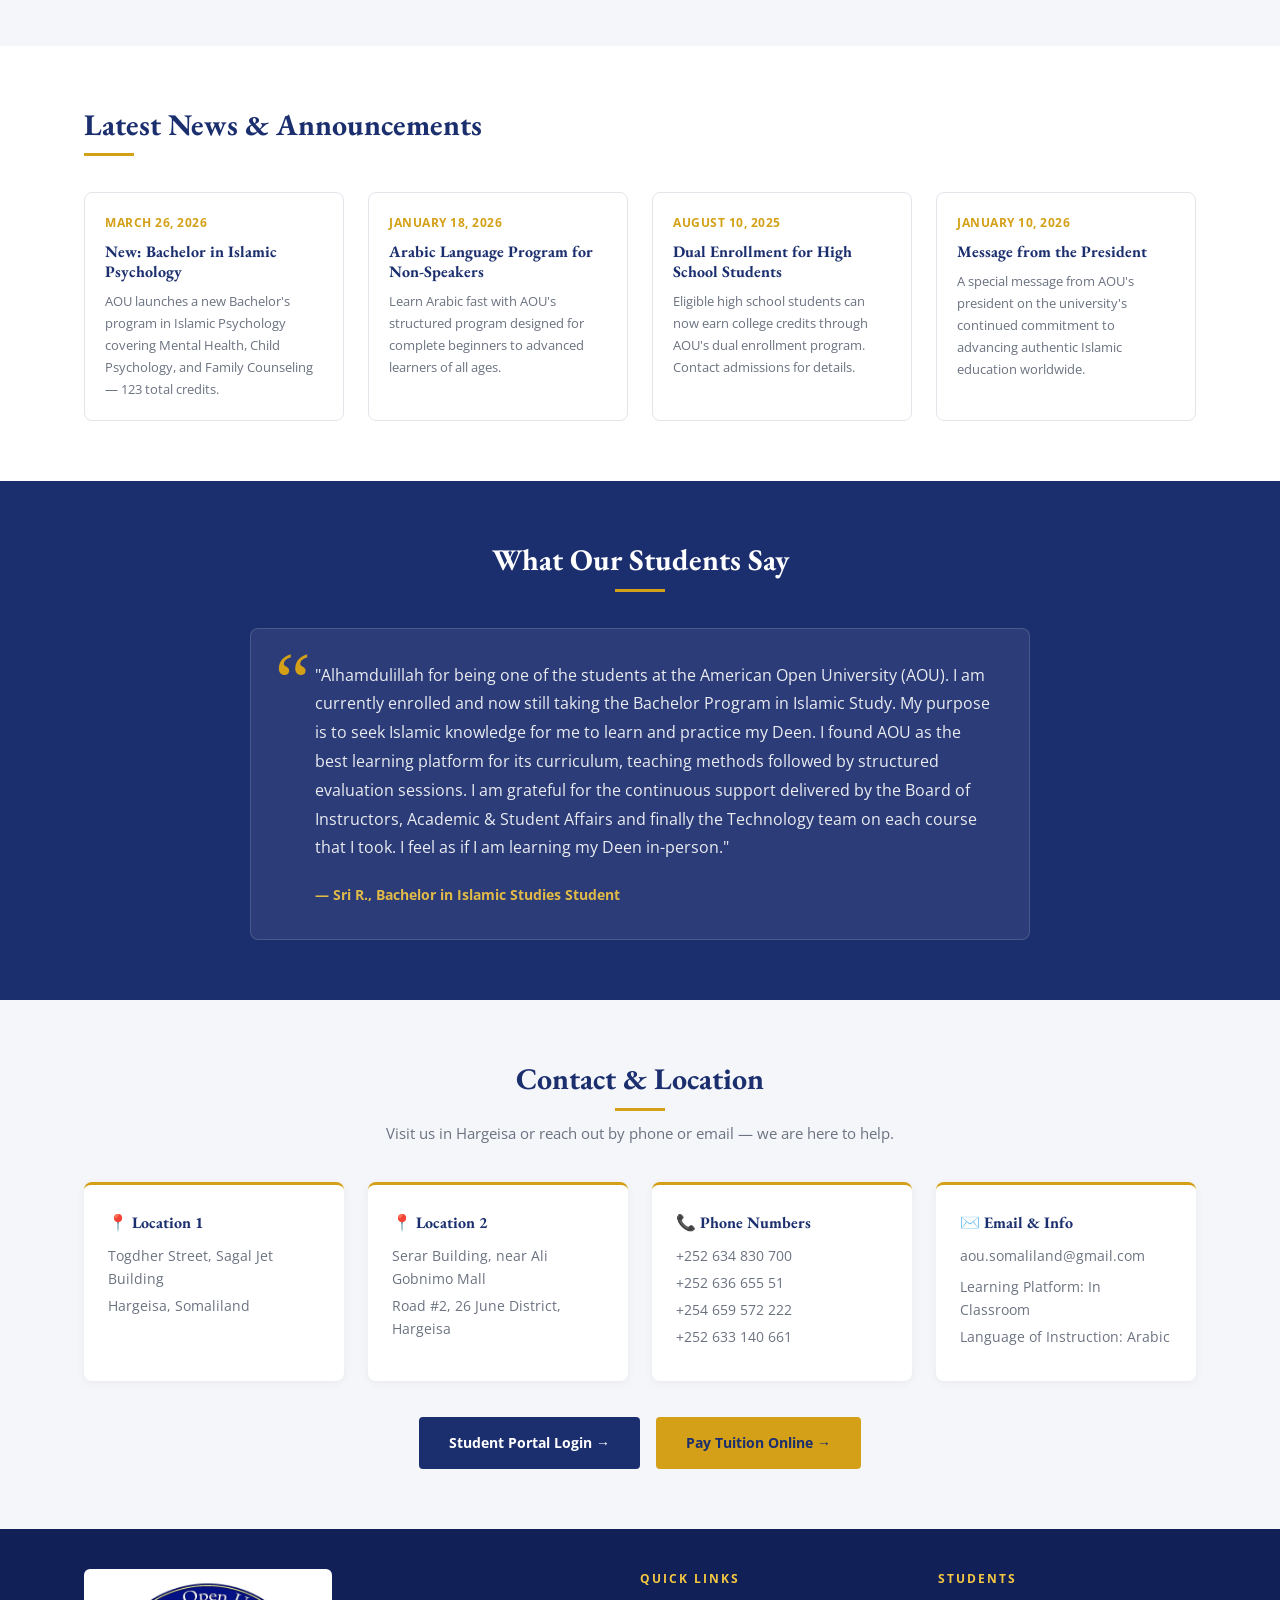
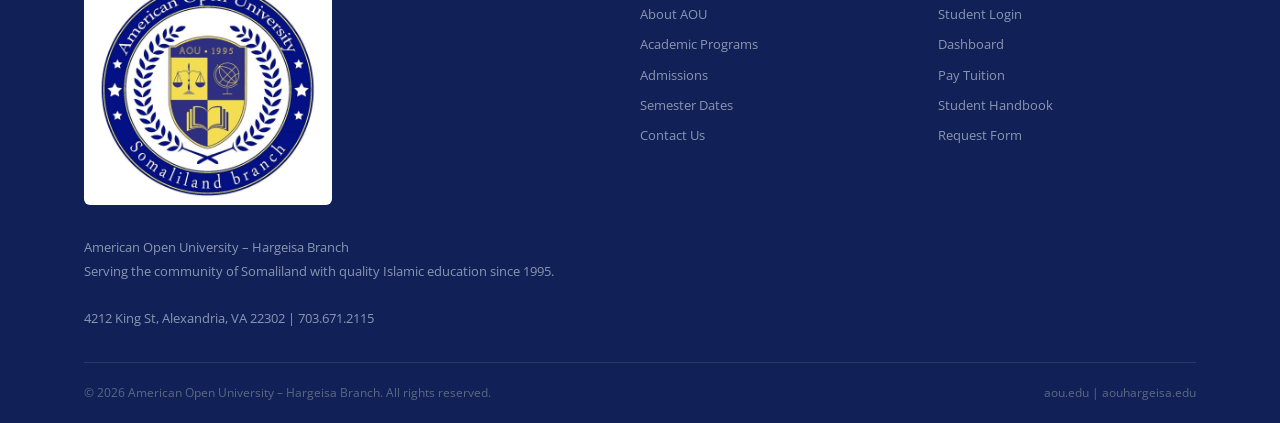
==== commit 1697b020: "Add individual pages for Bachelor's, Master's, and Ph.D. programs" ====
--- a/index.html
+++ b/index.html
@@ -41,7 +41,14 @@
             <a href="https://aou.edu/index.php/privacy-policy-2/" target="_blank">Privacy Policy</a>
           </div>
         </div>
-        <a href="#programs">Academics &amp; Programs</a>
+        <div class="dropdown">
+          <a href="#programs">Academics &amp; Programs</a>
+          <div class="dropdown-menu">
+            <a href="bachelors.html">Bachelor's Programs</a>
+            <a href="masters.html">Master's Programs</a>
+            <a href="phd.html">Ph.D. Programs</a>
+          </div>
+        </div>
         <a href="#admissions">Admissions</a>
         <div class="dropdown">
           <a href="#students">Students</a>
@@ -65,6 +72,9 @@
     <div class="mobile-nav" id="mobileNav">
       <a href="#about">About</a>
       <a href="#programs">Academics &amp; Programs</a>
+      <a href="bachelors.html" style="padding-left: 30px; font-size: 15px; font-weight: 500; color: #a1a1aa;">&bull; Bachelor's Programs</a>
+      <a href="masters.html" style="padding-left: 30px; font-size: 15px; font-weight: 500; color: #a1a1aa;">&bull; Master's Programs</a>
+      <a href="phd.html" style="padding-left: 30px; font-size: 15px; font-weight: 500; color: #a1a1aa;">&bull; Ph.D. Programs</a>
       <a href="#admissions">Admissions</a>
       <a href="dashboard.html">Student Dashboard</a>
       <a href="#contact">Contact</a>
@@ -149,6 +159,7 @@
             <li style="margin-bottom:6px;">Quranic Sciences</li>
             <li style="margin-bottom:6px;">Arabic Language</li>
           </ul>
+          <a href="bachelors.html" class="btn btn-outline-navy" style="margin-top:16px; display:inline-block;">Learn More</a>
         </div>
 
         <div class="program-card">
@@ -164,6 +175,7 @@
             <li style="margin-bottom:6px;">Usul u Deen</li>
             <li style="margin-bottom:6px;">Islamic Finance</li>
           </ul>
+          <a href="masters.html" class="btn btn-outline-navy" style="margin-top:16px; display:inline-block;">Learn More</a>
         </div>
 
         <div class="program-card">
@@ -178,6 +190,7 @@
             <li style="margin-bottom:6px;">Fiqh and Usul Shariah</li>
             <li style="margin-bottom:6px;">Education</li>
           </ul>
+          <a href="phd.html" class="btn btn-outline-navy" style="margin-top:16px; display:inline-block;">Learn More</a>
         </div>
 
         <div class="program-card">
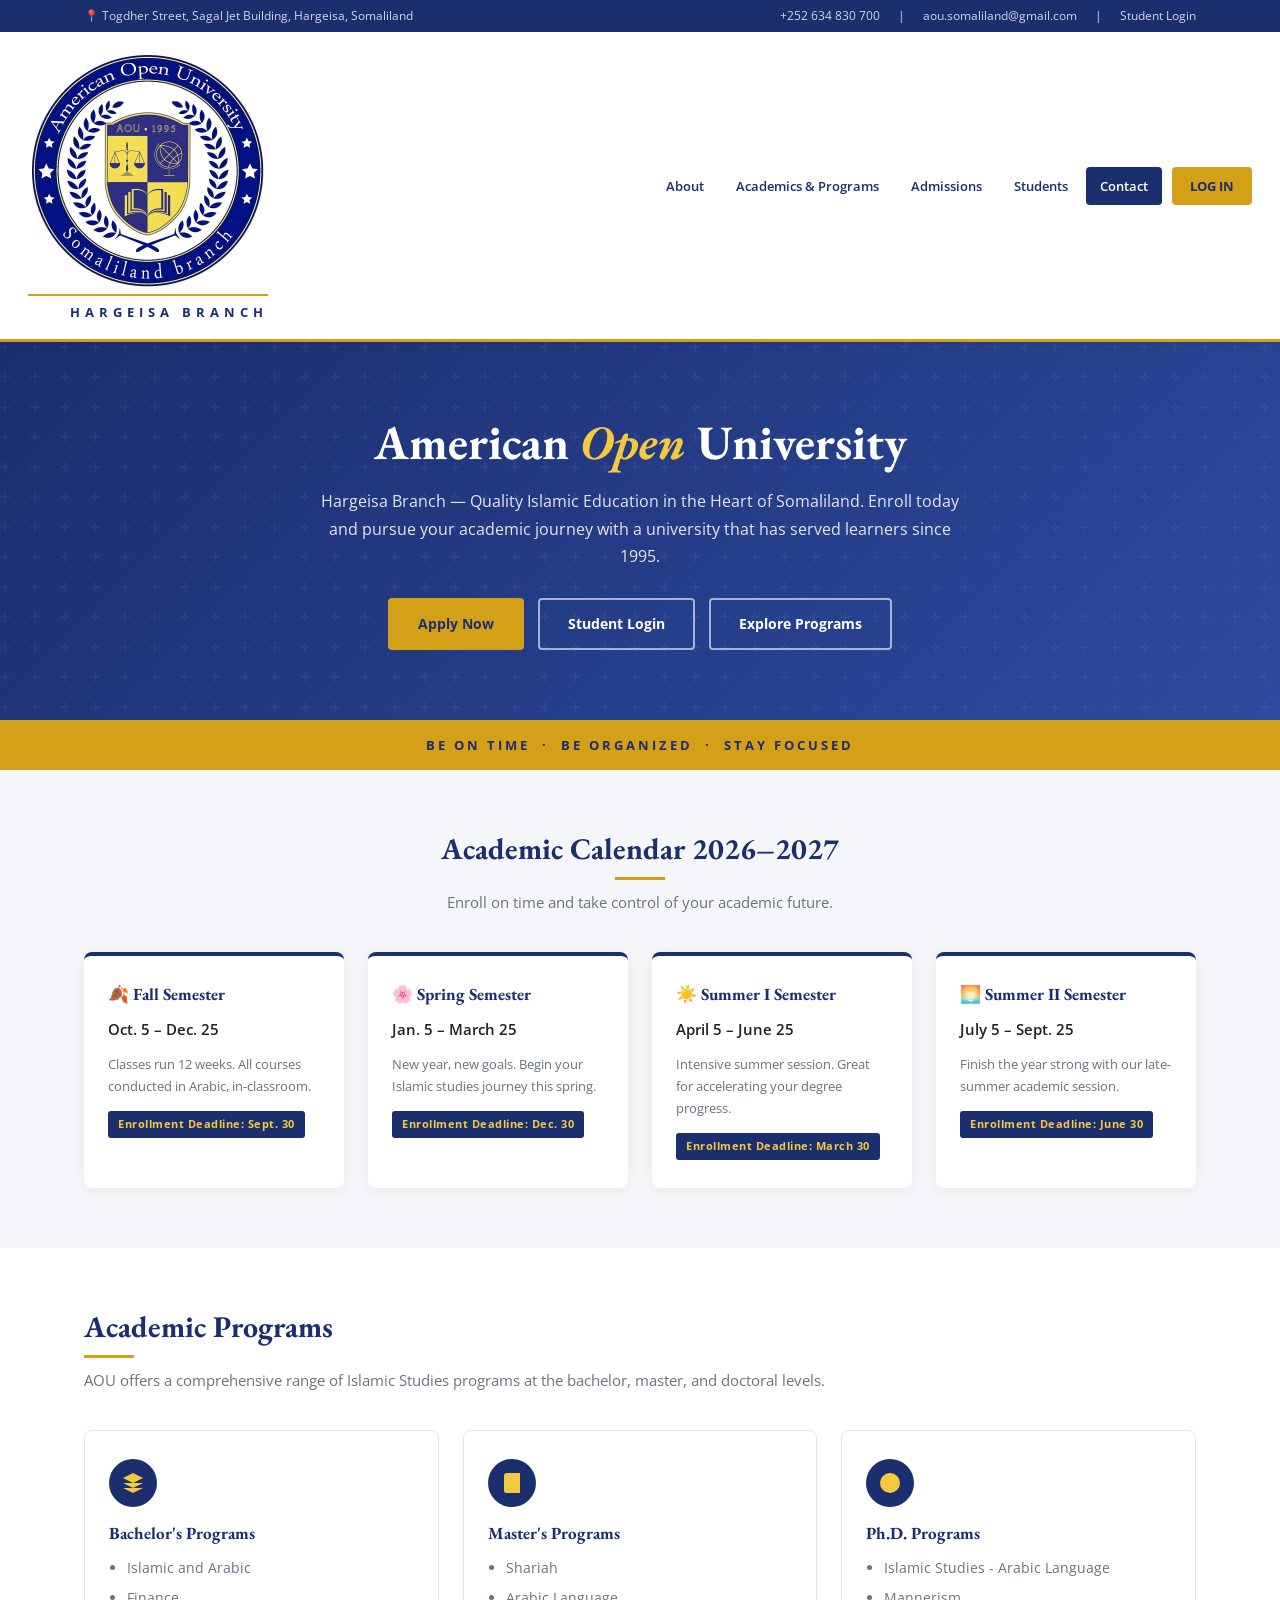
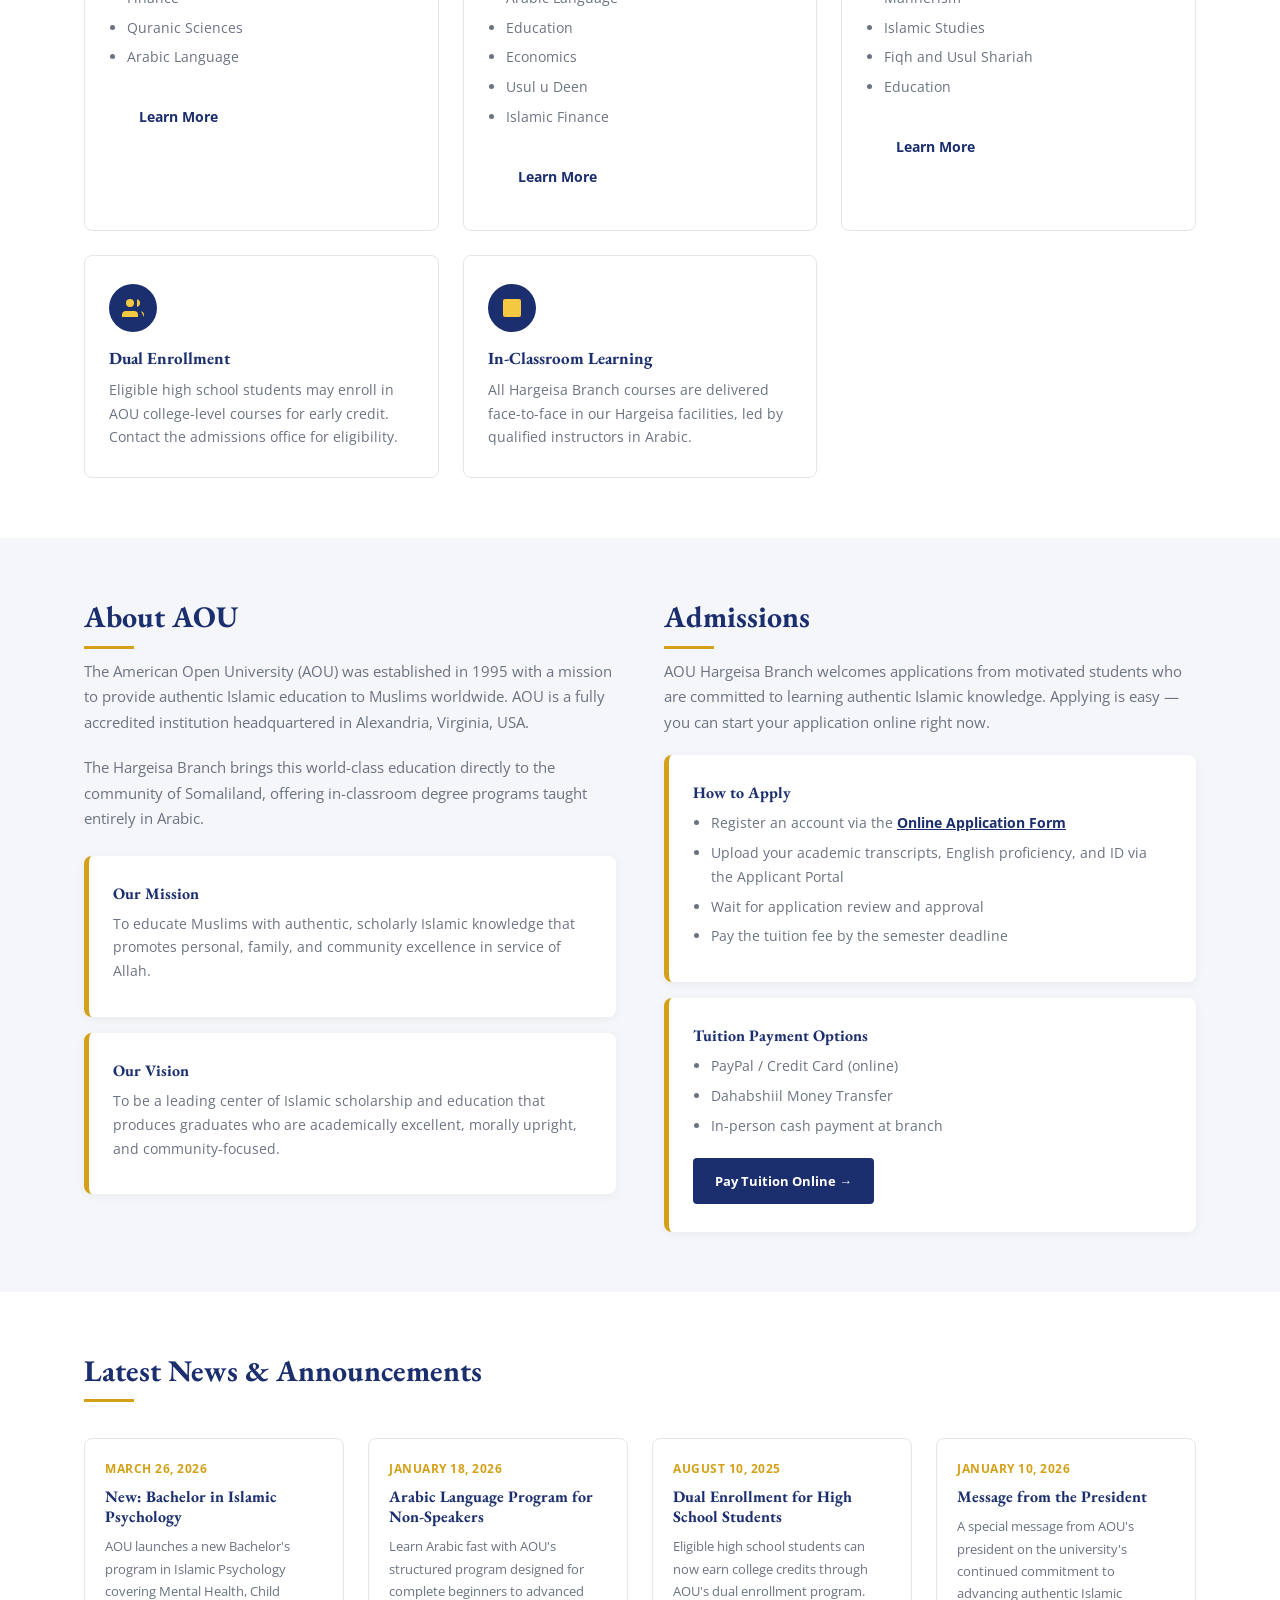
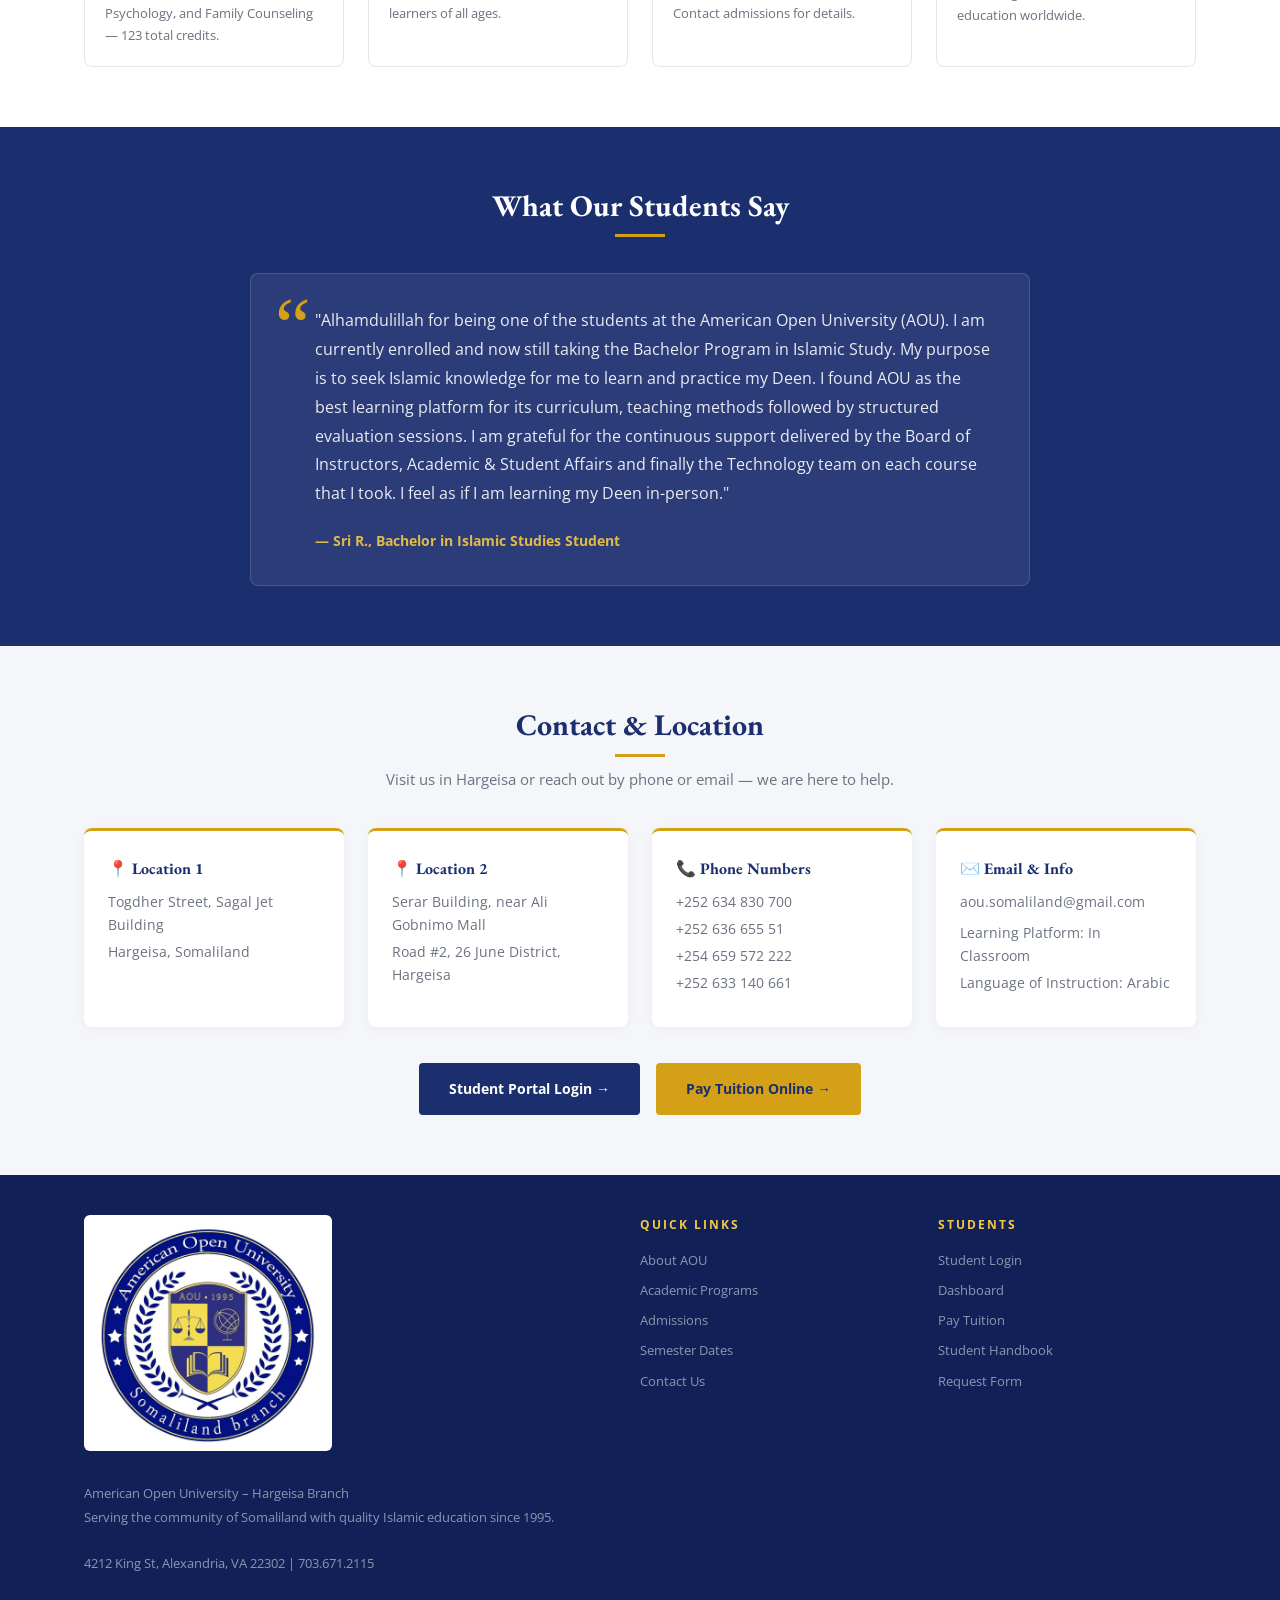
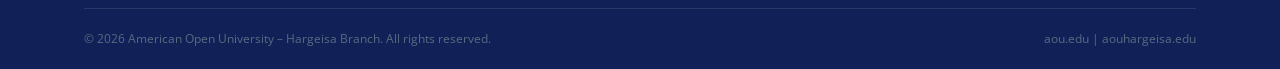
==== commit 04571152: "Hide pricing from public website" ====
--- a/index.html
+++ b/index.html
@@ -247,14 +247,6 @@
             </ul>
           </div>
 
-          <div class="info-box" style="margin-top:16px;">
-            <h4>Tuition &amp; Fees</h4>
-            <ul style="list-style:none; padding:0;">
-              <li style="margin-bottom:8px;"><strong>Ph.D. Programs</strong><br><span style="color:var(--aou-navy);font-weight:600;">$500 USD</span> per semester<br><span style="font-size:13px;color:var(--aou-gray);">Application Fee: $100 USD</span></li>
-              <li style="margin-bottom:8px; border-top:1px solid var(--aou-border); padding-top:8px;"><strong>Master's Programs</strong><br><span style="color:var(--aou-navy);font-weight:600;">$260 USD</span> per semester<br><span style="font-size:13px;color:var(--aou-gray);">Application Fee: $30 USD</span></li>
-              <li style="border-top:1px solid var(--aou-border); padding-top:8px;"><strong>Bachelor's Programs</strong><br><span style="color:var(--aou-navy);font-weight:600;">$130 USD</span> per semester<br><span style="font-size:13px;color:var(--aou-gray);">Application Fee: $20 USD</span></li>
-            </ul>
-          </div>
 
           <div class="info-box" style="margin-top:16px;">
             <h4>Tuition Payment Options</h4>
